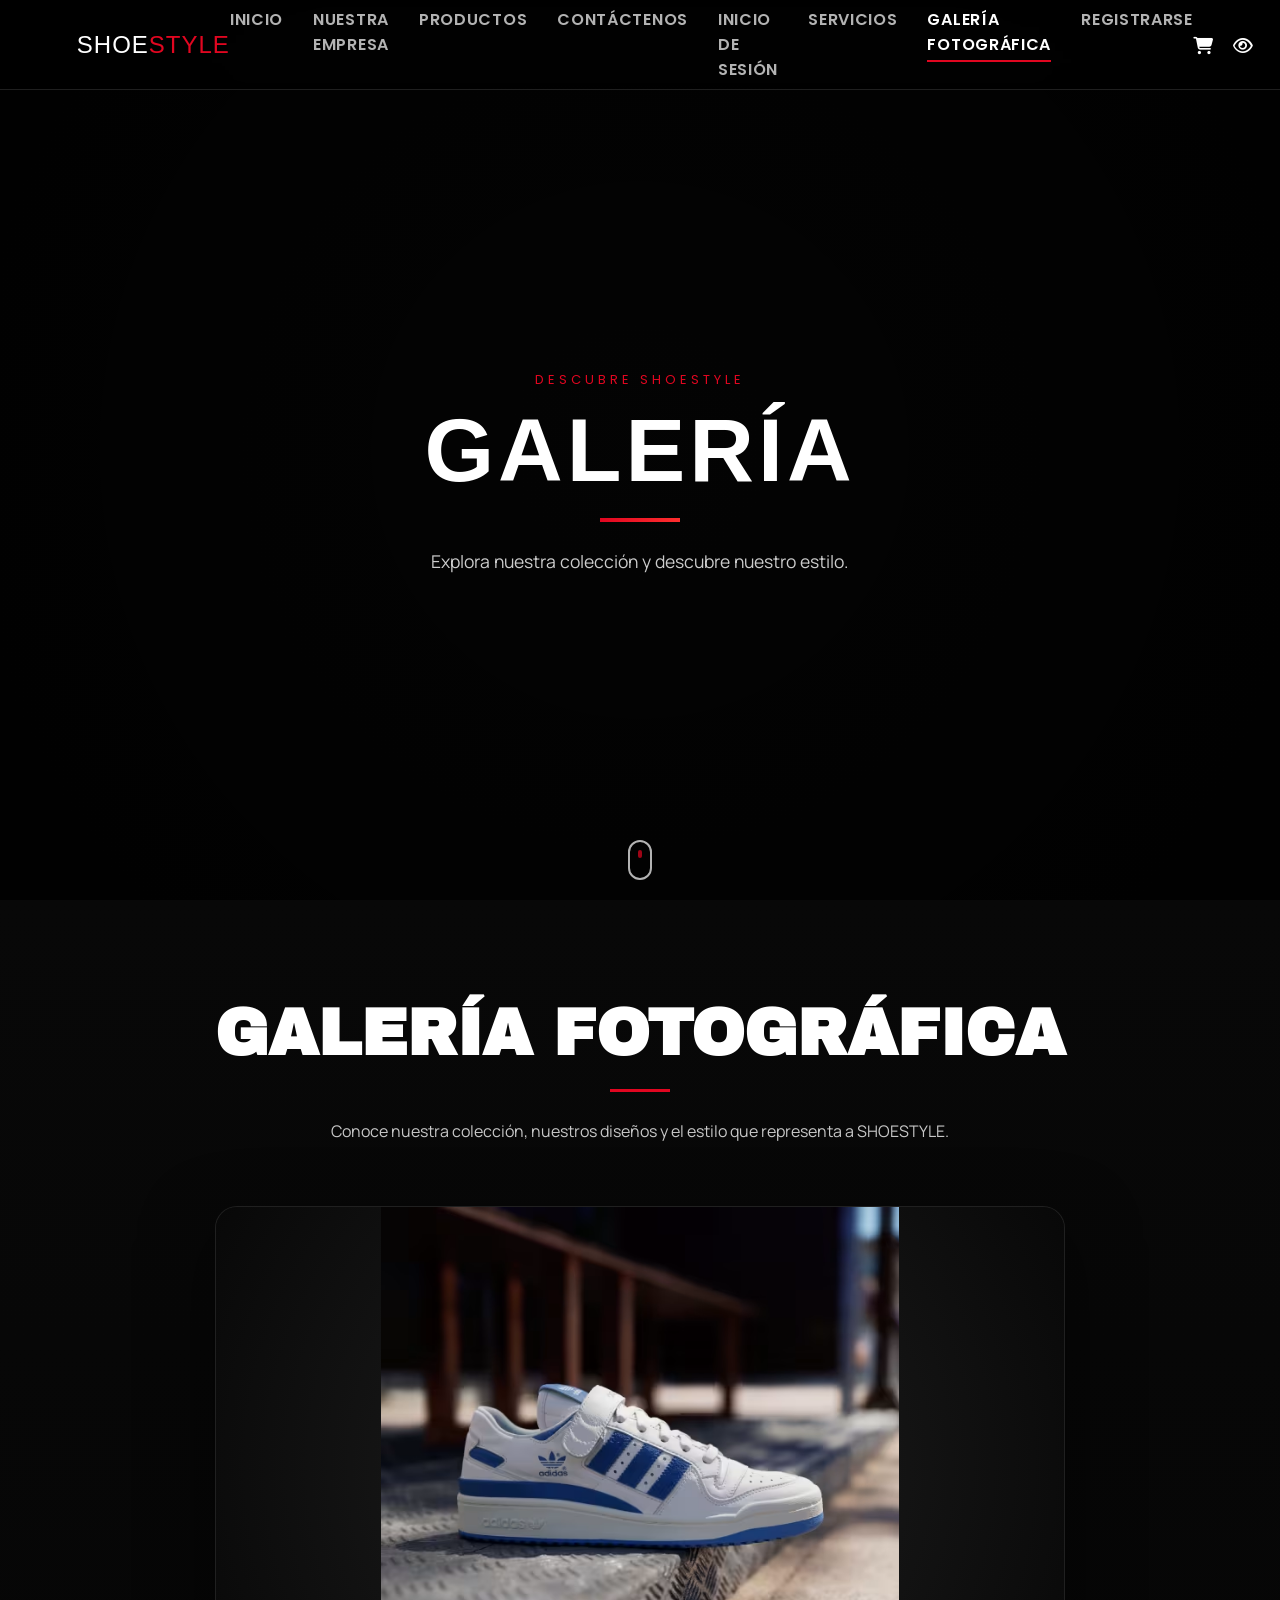
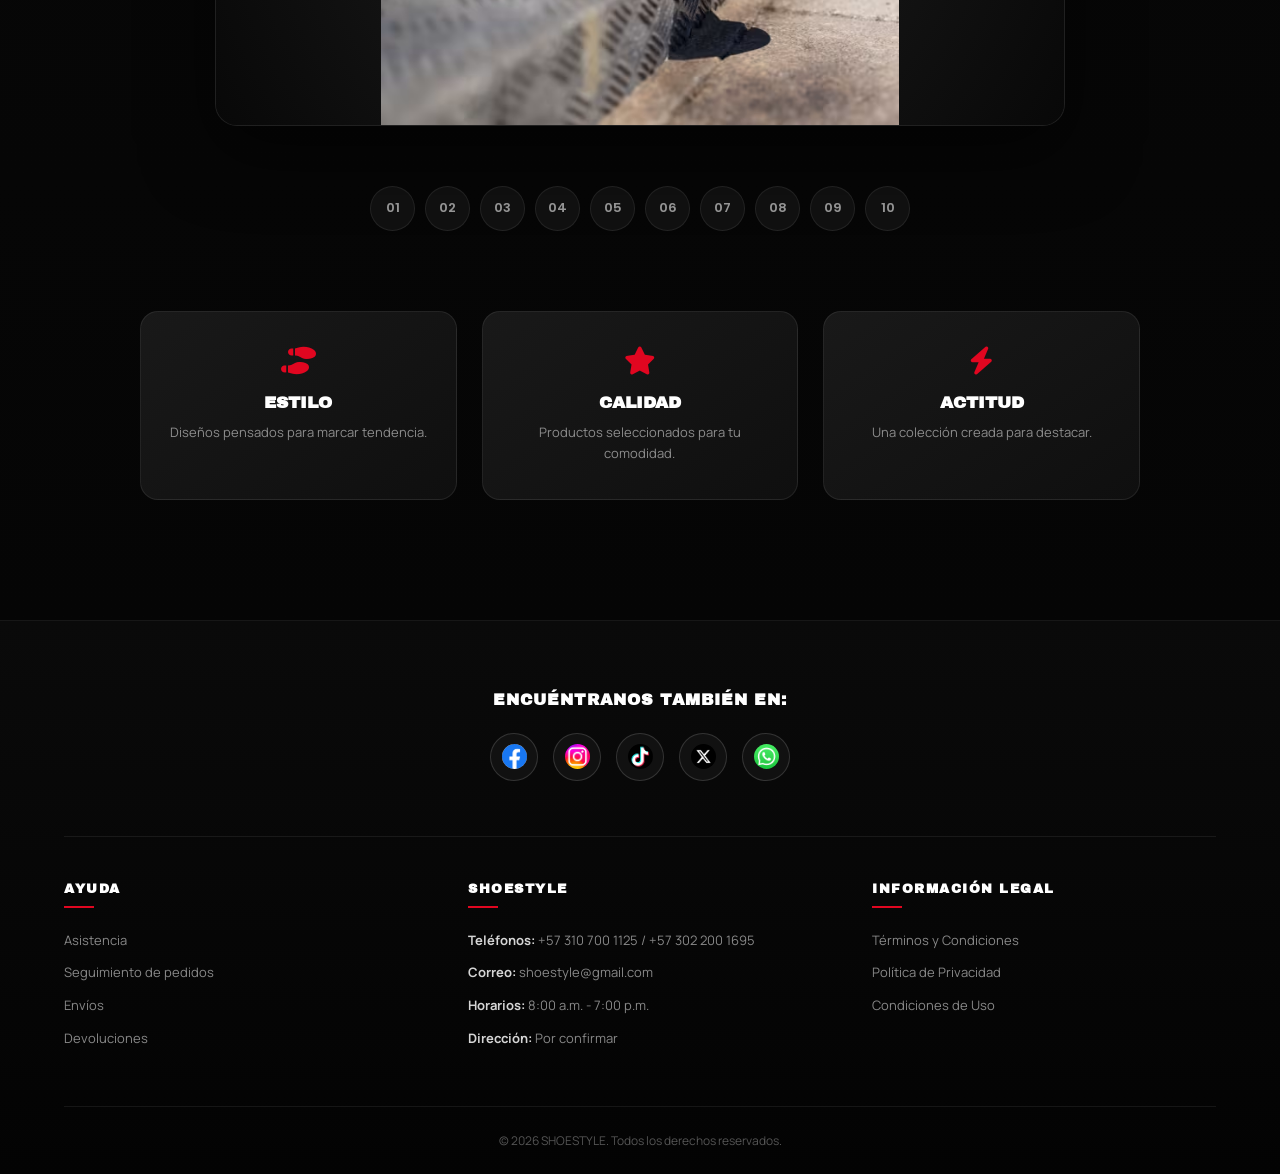
==== paginas/galeria fotografica.html @ 543ec764 "Add files via upload" ====
<!DOCTYPE html>
<html lang="es">

<head>
    <meta charset="UTF-8">
    <meta name="viewport" content="width=device-width, initial-scale=1.0">

    <meta
        name="description"
        content="Galería fotográfica de SHOESTYLE. Descubre nuestros diseños, colección y estilo."
    >

    <title>Galería Fotográfica | SHOESTYLE</title>
    <link rel="preconnect" href="https://fonts.googleapis.com">
    <link rel="preconnect" href="https://fonts.gstatic.com" crossorigin>

    <link
        href="https://fonts.googleapis.com/css2?family=Archivo+Black&family=Bebas+Neue&display=swap"
        rel="stylesheet"
    >

    <link
        href="https://fonts.googleapis.com/css2?family=Poppins:wght@300;400;500;600;700;800&display=swap"
        rel="stylesheet"
    >

    <link href="https://fonts.googleapis.com/css2?family=Manrope:wght@200..800&display=swap"rel="stylesheet">
    <link
        rel="stylesheet"
        href="https://cdnjs.cloudflare.com/ajax/libs/font-awesome/6.5.1/css/all.min.css"
    >

    <!-- =====================================================
         CSS
    ====================================================== -->

    <link rel="stylesheet" href="../CSS/galeria.css">
</head>


<body>

    <div id="contenedor">

        <!-- =================================================
             HEADER / HERO
        ================================================== -->

        <header class="banner-portada">

            <!-- VIDEO DE FONDO -->

            <div class="video-container">

                <video
                    class="video-fondo"
                    autoplay
                    muted
                    loop
                    playsinline
                    aria-hidden="true"
                >
                    <source
                        src="../Videos/VideoBackground-gallery2.mp4"
                        type="video/mp4"
                    >

                    Tu navegador no soporta videos HTML5.
                </video>

                <div class="capa-oscura"></div>

            </div>


            <!-- =================================================
                 BARRA DE NAVEGACIÓN
            ================================================== -->

            <div class="top-bar">

                <!-- LOGO -->

                <a
                    href="../index.php"
                    class="logo"
                    aria-label="SHOESTYLE - Inicio"
                >
                    SHOE<span class="logo-rojo">STYLE</span>
                </a>


                <!-- MENÚ -->

                <nav
                    class="navegacion"
                    aria-label="Navegación principal"
                >

                    <ul>

                        <li>
                            <a href="../index.php">
                                INICIO
                            </a>
                        </li>

                        <li>
                            <a href="../paginas/nuestra empresa.html">
                                NUESTRA EMPRESA
                            </a>
                        </li>

                        <li>
                            <a href="../paginas/productos.php">
                                PRODUCTOS
                            </a>
                        </li>

                        <li>
                            <a href="../paginas/contactenos.html">
                                CONTÁCTENOS
                            </a>
                        </li>


                        <li>
                            <a href="../paginas/inicio de sesion.html">
                                INICIO DE SESIÓN
                            </a>
                        </li>

                        <li>
                            <a href="../paginas/servicios.html">
                                SERVICIOS
                            </a>
                        </li>

                        <li>
                            <a
                                href="#"
                                class="activo"
                                aria-current="page"
                            >
                                GALERÍA FOTOGRÁFICA
                            </a>
                        </li>
                        

                        <li>
                            <a href="../paginas/registrarse.html">
                                REGISTRARSE
                            </a>
                        </li>

                    </ul>

                </nav>


                <!-- ICONOS -->

                <div class="top-icons">

                    <a
                        href="#"
                        class="icon-link"
                        aria-label="Carrito de compras"
                        title="Carrito de compras"
                    >
                        <i class="fa-solid fa-cart-shopping"></i>
                    </a>

                    <a
                        href="#"
                        class="icon-link"
                        aria-label="Visualizar"
                        title="Visualizar"
                    >
                        <i class="fa-regular fa-eye"></i>
                    </a>

                </div>

            </div>


            <!-- =================================================
                 CONTENIDO HERO
            ================================================== -->

            <div class="contenido-centro">

                <p class="etiqueta-hero">
                    DESCUBRE SHOESTYLE
                </p>

                <h1 class="titulo-hero">
                    GALERÍA
                </h1>

                <p class="subtitulo">
                    Explora nuestra colección y descubre nuestro estilo.
                </p>

            </div>


            <!-- LEMA -->

            <div class="lema-centro">

                <p>
                 
                </p>

            </div>


            <!-- INDICADOR DE SCROLL -->

            <div
                class="scroll-indicator"
                aria-hidden="true"
            >

                <div class="mouse">
                    <div class="rueda"></div>
                </div>

            </div>

        </header>


        <!-- =================================================
             CONTENIDO PRINCIPAL
        ================================================== -->

        <main>

            <section
                class="galeria"
                aria-labelledby="titulo-galeria"
            >


                <h2 id="titulo-galeria">
                    GALERÍA FOTOGRÁFICA
                </h2>

                <p class="descripcion-galeria">
                    Conoce nuestra colección, nuestros diseños y
                    el estilo que representa a SHOESTYLE.
                </p>


                <!-- =================================================
                     VISOR DE GALERÍA
                ================================================== -->

                <div class="galeria-contenedor">

                    <div
                        class="visor"
                        aria-label="Galería de imágenes SHOESTYLE"
                    >

                        <ul class="slider">

                            <li id="slide1">
                                <img
                                    src="../imagenes/IMAGEN 1.JPG"
                                    alt="Colección SHOESTYLE - Imagen 1"
                                >
                            </li>

                            <li id="slide2">
                                <img
                                    src="../imagenes/IMAGEN 2.JPG"
                                    alt="Colección SHOESTYLE - Imagen 2"
                                >
                            </li>

                            <li id="slide3">
                                <img
                                    src="../imagenes/IMAGEN 3.avif"
                                    alt="Colección SHOESTYLE - Imagen 3"
                                >
                            </li>

                            <li id="slide4">
                                <img
                                    src="../imagenes/IMAGEN 4.jpg"
                                    alt="Colección SHOESTYLE - Imagen 4"
                                >
                            </li>

                            <li id="slide5">
                                <img
                                    src="../imagenes/IMAGEN 5.jpg"
                                    alt="Colección SHOESTYLE - Imagen 5"
                                >
                            </li>

                            <li id="slide6">
                                <img
                                    src="../imagenes/IMAGEN 6.jpg"
                                    alt="Colección SHOESTYLE - Imagen 6"
                                >
                            </li>

                            <li id="slide7">
                                <img
                                    src="../imagenes/IMAGEN 7.JPG"
                                    alt="Colección SHOESTYLE - Imagen 7"
                                >
                            </li>

                            <li id="slide8">
                                <img
                                    src="../imagenes/IMAGEN 8.JPG"
                                    alt="Colección SHOESTYLE - Imagen 8"
                                >
                            </li>

                            <li id="slide9">
                                <img
                                    src="../imagenes/imagen_9.jpg"
                                    alt="Colección SHOESTYLE - Imagen 9"
                                >
                            </li>

                            <li id="slide10">
                                <img
                                    src="../imagenes/IMAGEN 10.JPG"
                                    alt="Colección SHOESTYLE - Imagen 10"
                                >
                            </li>

                        </ul>

                    </div>


                    <!-- =================================================
                         CONTROLES
                    ================================================== -->

                    <div
                        class="controles-galeria"
                        aria-label="Seleccionar imagen"
                    >

                        <a href="#slide1" aria-label="Ver imagen 1">
                            01
                        </a>

                        <a href="#slide2" aria-label="Ver imagen 2">
                            02
                        </a>

                        <a href="#slide3" aria-label="Ver imagen 3">
                            03
                        </a>

                        <a href="#slide4" aria-label="Ver imagen 4">
                            04
                        </a>

                        <a href="#slide5" aria-label="Ver imagen 5">
                            05
                        </a>

                        <a href="#slide6" aria-label="Ver imagen 6">
                            06
                        </a>

                        <a href="#slide7" aria-label="Ver imagen 7">
                            07
                        </a>

                        <a href="#slide8" aria-label="Ver imagen 8">
                            08
                        </a>

                        <a href="#slide9" aria-label="Ver imagen 9">
                            09
                        </a>

                        <a href="#slide10" aria-label="Ver imagen 10">
                            10
                        </a>

                    </div>

                </div>


                <!-- =================================================
                     INFORMACIÓN
                ================================================== -->

                <div class="galeria-info">

                    <article class="info-item">

                        <i
                            class="fa-solid fa-shoe-prints"
                            aria-hidden="true"
                        ></i>

                        <h3>
                            ESTILO
                        </h3>

                        <p>
                            Diseños pensados para marcar tendencia.
                        </p>

                    </article>


                    <article class="info-item">

                        <i
                            class="fa-solid fa-star"
                            aria-hidden="true"
                        ></i>

                        <h3>
                            CALIDAD
                        </h3>

                        <p>
                            Productos seleccionados para tu comodidad.
                        </p>

                    </article>


                    <article class="info-item">

                        <i
                            class="fa-solid fa-bolt"
                            aria-hidden="true"
                        ></i>

                        <h3>
                            ACTITUD
                        </h3>

                        <p>
                            Una colección creada para destacar.
                        </p>

                    </article>

                </div>

            </section>

        </main>


        <!-- =================================================
             FOOTER
        ================================================== -->

        <footer>

            <!-- REDES SOCIALES -->

            <div class="redes-sociales">

                <h3>
                    ENCUÉNTRANOS TAMBIÉN EN:
                </h3>

                <div class="iconos-redes">

                    <a
                        href="https://www.facebook.com/profile.php?id=61575560894613&locale=es_LA"
                        target="_blank"
                        rel="noopener noreferrer"
                        aria-label="Facebook"
                    >
                        <img
                            src="../imagenes/facebook.png"
                            alt="Facebook"
                        >
                    </a>

                    <a
                        href="#"
                        aria-label="Instagram"
                    >
                        <img
                            src="../imagenes/instagram.jpg"
                            alt="Instagram"
                        >
                    </a>

                    <a
                        href="https://vm.tiktok.com/ZSHtArvgSS6t6-bfRuv/"
                        target="_blank"
                        rel="noopener noreferrer"
                        aria-label="TikTok"
                    >
                        <img
                            src="../imagenes/tiktok.png"
                            alt="TikTok"
                        >
                    </a>

                    <a
                        href="https://x.com/shoestyle397157"
                        target="_blank"
                        rel="noopener noreferrer"
                        aria-label="X"
                    >
                        <img
                            src="../imagenes/twitter.png"
                            alt="X"
                        >
                    </a>

                    <a
                        href="https://chat.whatsapp.com/EopjMlzLqiFFMkKOCvCasU?mode=ems_copy_c"
                        target="_blank"
                        rel="noopener noreferrer"
                        aria-label="WhatsApp"
                    >
                        <img
                            src="../imagenes/whatsapp.png"
                            alt="WhatsApp"
                        >
                    </a>

                </div>

            </div>


            <!-- INFORMACIÓN DEL FOOTER -->

            <div class="footer-info">

                <!-- AYUDA -->

                <div class="columna">

                    <h4>
                        AYUDA
                    </h4>

                    <ul>

                        <li>
                            <a href="https://chat.whatsapp.com/EopjMlzLqiFFMkKOCvCasU?mode=ems_copy_c">
                                Asistencia
                            </a>
                        </li>

                        <li>
                            <a href="https://chat.whatsapp.com/EopjMlzLqiFFMkKOCvCasU?mode=ems_copy_c">
                                Seguimiento de pedidos
                            </a>
                        </li>

                        <li>
                            <a href="https://chat.whatsapp.com/EopjMlzLqiFFMkKOCvCasU?mode=ems_copy_c">
                                Envíos
                            </a>
                        </li>

                        <li>
                            <a href="https://chat.whatsapp.com/EopjMlzLqiFFMkKOCvCasU?mode=ems_copy_c">
                                Devoluciones
                            </a>
                        </li>

                    </ul>

                </div>


                <!-- INFORMACIÓN SHOESTYLE -->

                <div class="columna">

                    <h4>
                        SHOESTYLE
                    </h4>

                    <ul>

                        <li>
                            <strong>Teléfonos:</strong>
                            +57 310 700 1125 /
                            +57 302 200 1695
                        </li>

                        <li>
                            <strong>Correo:</strong>
                            shoestyle@gmail.com
                        </li>

                        <li>
                            <strong>Horarios:</strong>
                            8:00 a.m. - 7:00 p.m.
                        </li>

                        <li>
                            <strong>Dirección:</strong>
                            Por confirmar
                        </li>

                    </ul>

                </div>


                <!-- INFORMACIÓN LEGAL -->

                <div class="columna">

                    <h4>
                        INFORMACIÓN LEGAL
                    </h4>

                    <ul>

                        <li>
                            <a
                                href="../paginas/terminos.pdf"
                                target="_blank"
                                rel="noopener noreferrer"
                            >
                                Términos y Condiciones
                            </a>
                        </li>

                        <li>
                            <a href="#">
                                Política de Privacidad
                            </a>
                        </li>

                        <li>
                            <a href="#">
                                Condiciones de Uso
                            </a>
                        </li>

                    </ul>

                </div>

            </div>


            <!-- COPYRIGHT -->

            <div class="copyright">

                <p>
                    &copy; 2026 SHOESTYLE.
                    Todos los derechos reservados.
                </p>

            </div>

        </footer>

    </div>

</body>

</html>
---- CSS/galeria.css ----
@import url('https://fonts.googleapis.com/css2?family=Archivo+Black&family=Bebas+Neue&display=swap');
@import url('https://fonts.googleapis.com/css2?family=Poppins:wght@300;400;500;600;700;800&display=swap');
@import url('https://fonts.googleapis.com/css2?family=Manrope:wght@200..800&display=swap');

/* =========================================================
   VARIABLES
========================================================= */

:root {
    --rojo: #e10620;
    --rojo-oscuro: #a20000;
    --rojo-brillante: #ff2e2e;

    --fondo: #050505;
    --fondo-2: #0d0d0d;
    --fondo-3: #151515;

    --tarjeta: #181818;

    --blanco: #ffffff;

    --gris-claro: #c7c7c7;
    --gris: #8c8c8c;
    --gris-oscuro: #303030;

    --borde: rgba(255, 255, 255, 0.08);
    --borde-hover: rgba(225, 6, 32, 0.65);
}

/* =========================================================
   RESET
========================================================= */

* {
    margin: 0;
    padding: 0;
    box-sizing: border-box;
}

html {
    scroll-behavior: smooth;
}

body {
    margin: 0;
    background:
        radial-gradient(
            circle at top,
            #151515 0%,
            #050505 45%,
            #030303 100%
        );
    color: var(--blanco);
    font-family: 'Manrope', sans-serif;
    overflow-x: hidden;
}

a {
    text-decoration: none;
}

img {
    max-width: 100%;
    display: block;
}

/* =========================================================
   CONTENEDOR
========================================================= */

#contenedor {
    width: 100%;
    min-height: 100vh;
    background: var(--fondo);
}

/* =========================================================
   BANNER / HERO
========================================================= */

.banner-portada {
    position: relative;
    width: 100%;
    height: 100vh;

    display: flex;
    flex-direction: column;
    justify-content: space-between;
    align-items: center;

    overflow: hidden;
    color: var(--blanco);
}

.video-container {
    position: absolute;
    inset: 0;

    width: 100%;
    height: 100%;

    z-index: 1;
}

.video-fondo {
    width: 100%;
    height: 100%;

    object-fit: cover;
}

.capa-oscura {
    position: absolute;
    inset: 0;

    background:
        radial-gradient(
            circle,
            rgba(0, 0, 0, 0.3) 0%,
            rgba(0, 0, 0, 0.88) 100%
        );

    z-index: 2;
}

/* =========================================================
   MENÚ
========================================================= */

.top-bar {
    position: relative;
    z-index: 10;

    width: 100%;
    min-height: 90px;

    padding: 0 6%;

    display: flex;
    align-items: center;
    justify-content: space-between;

    border-bottom: 1px solid rgba(255, 255, 255, 0.12);

    background: rgba(0, 0, 0, 0.25);
    backdrop-filter: blur(10px);
}

.logo {
    color: var(--blanco);

    font-size: 1.5rem;
    letter-spacing: 1px;

    font-family: 'Impact', 'Arial Black', sans-serif;
}

.logo-rojo {
    color: var(--rojo);
}

.navegacion ul {
    list-style: none;

    display: flex;
    gap: 30px;
}

.navegacion ul li a {
    position: relative;

    color: #b3b3b3;

    font-family: 'Poppins', sans-serif;
    font-size: 0.8  5rem;
    font-weight: 600;

    letter-spacing: 0.7px;

    transition: color 0.3s ease;
}

.navegacion ul li a:hover,
.navegacion ul li a.activo {
    color: var(--blanco);
}

.navegacion ul li a.activo::after {
    content: "";

    position: absolute;
    left: 0;
    bottom: -6px;

    width: 100%;
    height: 2px;

    background: var(--rojo);
}

/* =========================================================
   ICONOS
========================================================= */

.top-icons {
    display: flex;
    gap: 20px;

    z-index: 10;
}

.icon-link {
    color: var(--blanco);

    font-size: 1.1rem;

    transition:
        color 0.3s ease,
        transform 0.3s ease;
}

.icon-link:hover {
    color: var(--rojo);
    transform: scale(1.1);
}

/* =========================================================
   HERO
========================================================= */

.contenido-centro {

    position: relative;

    z-index: 10;

    text-align: center;

    max-width: 900px;

    padding: 0 20px;

    margin-top: -40px;

    animation:
        aparecerHero 1s ease forwards;
}

@keyframes aparecerHero {

    from {
        opacity: 0;
        transform: translateY(25px);
    }

    to {
        opacity: 1;
        transform: translateY(0);
    }
}


/* =========================================================
   ETIQUETA HERO
========================================================= */

.etiqueta-hero {

    margin-bottom: 18px;

    color: var(--rojo);

    font-family: 'poppins', sans-serif;

    font-size: 13px;

    letter-spacing: 4px;
}


/* =========================================================
   TÍTULO HERO
========================================================= */

.titulo-hero {

        font-family: 'Impact', 'Arial Black', sans-serif;


    font-size:
        clamp(3rem, 7vw, 6rem);

    line-height: 0.95;

    letter-spacing: 4px;

    text-transform: uppercase;
}

.titulo-hero::after {

    content: "";

    display: block;

    width: 80px;
    height: 4px;

    margin: 25px auto 0;

    background:
        linear-gradient(
            90deg,
            var(--rojo),
            var(--rojo-brillante)
        );
}


/* =========================================================
   SUBTÍTULO
========================================================= */

.subtitulo {

    margin-top: 25px;

    color: #cccccc;

    font-family: 'Manrope', sans-serif;

    font-size: clamp(0.9rem, 2vw, 1.1rem);

    line-height: 1.6;
}


/* =========================================================
   LEMA
========================================================= */

.lema-centro {

    position: relative;

    z-index: 10;

    text-align: center;

    margin-bottom: 5px;
}

.lema-centro p {

    color: rgba(255,255,255,0.75);

    font-family: 'Bebas Neue', sans-serif;

    font-size: clamp(1rem, 2vw, 1.5rem);

    letter-spacing: 5px;

    text-shadow:
        0 3px 15px rgba(0,0,0,0.8);
}



/* =========================================================
   SCROLL
========================================================= */

.scroll-indicator {
    position: absolute;

    bottom: 20px;

    z-index: 10;

    opacity: 0.7;
}

.mouse {
    width: 24px;
    height: 40px;

    display: flex;
    justify-content: center;

    padding-top: 8px;

    border: 2px solid var(--blanco);
    border-radius: 20px;
}

.rueda {
    width: 4px;
    height: 8px;

    background: var(--rojo);

    border-radius: 2px;

    animation: encoger-rueda 1.5s infinite;
}

@keyframes encoger-rueda {
    0% {
        opacity: 1;
        transform: translateY(0);
    }

    100% {
        opacity: 0;
        transform: translateY(10px);
    }
}

/* =========================================================
   MAIN
========================================================= */

main {
    width: 100%;

    padding: 100px 5% 120px;

    background:
        linear-gradient(
            180deg,
            #080808 0%,
            #050505 100%
        );
}

.galeria {
    width: min(1500px, 100%);

    margin: auto;

    text-align: center;
}

.seccion-etiqueta {
    display: inline-block;

    margin-bottom: 15px;

    color: var(--rojo);

    font-family: 'Poppins', sans-serif;

    font-size: 13px;
    font-weight: 700;

    letter-spacing: 4px;
}

.galeria h2 {
    font-family:
        'Archivo Black',
        'Arial Black',
        sans-serif;

    font-size: clamp(2.3rem, 5vw, 4rem);

    line-height: 1.05;
}

.galeria h2::after {
    content: "";

    display: block;

    width: 60px;
    height: 3px;

    margin: 22px auto 0;

    background: var(--rojo);
}

.descripcion-galeria {
    width: min(700px, 100%);

    margin: 25px auto 60px;

    color: var(--gris-claro);

    font-size: 16px;
    line-height: 1.8;
}

/* =========================================================
   VISOR DE GALERÍA
========================================================= */

.galeria-contenedor {
    width: 100%;

    display: flex;
    flex-direction: column;
    justify-content: center;
    align-items: center;

    gap: 30px;
}
.visor {
    position: relative;

    width: 850px;
    height: 520px;

    max-width: 90%;

    margin: 0 auto;

    overflow: hidden;

    border-radius: 22px;

    background: #0d0d0d;

    border: 1px solid var(--borde);

    box-shadow:
        0 25px 70px rgba(0, 0, 0, 0.6);
}

.slider {
    position: relative;

    width: 100%;
    height: 100%;

    margin: 0;
    padding: 0;

    list-style: none;
}

.slider li {
    position: absolute;
    inset: 0;

    width: 100%;
    height: 100%;

    display: flex;
    justify-content: center;
    align-items: center;

    opacity: 0;
    visibility: hidden;

    transition:
        opacity 0.6s ease,
        visibility 0.6s ease;
}

.slider li:first-child {
    opacity: 1;
    visibility: visible;
}

.slider li:target {
    opacity: 1;
    visibility: visible;
    z-index: 5;
}

/* =========================================================
   IMÁGENES
========================================================= */

.slider img {
    width: 100%;
    height: 100%;

    max-width: none;

    object-fit: contain;
    object-position: center;

    background:
        radial-gradient(
            circle,
            #202020,
            #080808
        );

    transition: transform 0.7s ease;
}

.slider li:target img {
    animation: entrada-imagen 0.7s ease;
}

@keyframes entrada-imagen {
    from {
        transform: scale(1.05);
    }

    to {
        transform: scale(1);
    }
}

/* =========================================================
   CONTROLES
========================================================= */

.controles-galeria {
    display: flex;
    justify-content: center;
    flex-wrap: wrap;

    gap: 10px;

    margin-top: 30px;
}

.controles-galeria a {
    width: 45px;
    height: 45px;

    display: flex;
    align-items: center;
    justify-content: center;

    border: 1px solid var(--borde);
    border-radius: 50%;

    background: #111111;

    color: #999999;

    font-family: 'Poppins', sans-serif;

    font-size: 13px;
    font-weight: 600;

    transition: all 0.3s ease;
}

.controles-galeria a:hover {
    color: var(--blanco);

    background: var(--rojo);

    border-color: var(--rojo);

    transform: translateY(-4px);

    box-shadow:
        0 8px 20px rgba(225, 6, 32, 0.25);
}

/* =========================================================
   INFORMACIÓN
========================================================= */

.galeria-info {
    width: min(1000px, 100%);

    margin: 80px auto 0;

    display: grid;

    grid-template-columns: repeat(3, 1fr);

    gap: 25px;
}

.info-item {
    padding: 35px 25px;

    background:
        linear-gradient(
            145deg,
            #191919,
            #0f0f0f
        );

    border: 1px solid var(--borde);
    border-radius: 18px;

    transition:
        transform 0.3s ease,
        border-color 0.3s ease;
}

.info-item:hover {
    transform: translateY(-8px);

    border-color: var(--borde-hover);
}

.info-item i {
    margin-bottom: 18px;

    color: var(--rojo);

    font-size: 28px;
}

.info-item h3 {
    margin-bottom: 10px;

    font-family:
        'Archivo Black',
        sans-serif;

    font-size: 17px;
}

.info-item p {
    color: var(--gris);

    font-family: 'Manrope', sans-serif;

    font-size: 13px;
    line-height: 1.6;
}

/* =========================================================
   FOOTER
========================================================= */

footer {
    width: 100%;

    padding: 70px 5% 25px;

    background:
        linear-gradient(
            180deg,
            #0a0a0a,
            #030303
        );

    border-top:
        1px solid rgba(255, 255, 255, 0.08);

    text-align: center;
}

.redes-sociales {
    margin-bottom: 55px;
}

.redes-sociales h3 {
    margin-bottom: 25px;

    font-family:
        'Archivo Black',
        sans-serif;

    font-size: 16px;

    letter-spacing: 1px;
}

.iconos-redes {
    display: flex;
    justify-content: center;

    gap: 15px;
}

.iconos-redes a {
    width: 48px;
    height: 48px;

    display: flex;
    align-items: center;
    justify-content: center;

    border: 1px solid rgba(255, 255, 255, 0.15);

    border-radius: 50%;

    background: #111111;

    transition:
        transform 0.3s ease,
        border-color 0.3s ease,
        background 0.3s ease;
}

.iconos-redes a:hover {
    transform: translateY(-5px);

    border-color: var(--rojo);

    background: #181818;
}

.iconos-redes img {
    width: 25px;
    height: 25px;

    object-fit: contain;

    border-radius: 50%;
}

/* =========================================================
   FOOTER INFO
========================================================= */

.footer-info {
    width: min(1250px, 100%);

    margin: auto;

    padding: 45px 0;

    display: grid;

    grid-template-columns: repeat(3, 1fr);

    gap: 60px;

    text-align: left;

    border-top:
        1px solid rgba(255, 255, 255, 0.07);

    border-bottom:
        1px solid rgba(255, 255, 255, 0.07);
}

.footer-info h4 {
    margin-bottom: 22px;

    font-family:
        'Archivo Black',
        sans-serif;

    font-size: 13px;

    letter-spacing: 1.5px;
}

.footer-info h4::after {
    content: "";

    display: block;

    width: 30px;
    height: 2px;

    margin-top: 10px;

    background: var(--rojo);
}

.footer-info ul {
    list-style: none;
}

.footer-info li {
    margin-bottom: 12px;

    color: #888888;

    font-size: 13px;
    line-height: 1.6;
}

.footer-info li strong {
    color: #d5d5d5;
}

.footer-info li a {
    color: #888888;

    transition: color 0.3s ease;
}

.footer-info li a:hover {
    color: var(--rojo);
}

/* =========================================================
   COPYRIGHT
========================================================= */

.copyright {
    padding-top: 25px;
}

.copyright p {
    color: #555555;

    font-size: 12px;
}

/* =========================================================
   RESPONSIVE - TABLET
========================================================= */

@media (max-width: 1200px) {

    .navegacion ul {
        gap: 18px;
    }

    .navegacion ul li a {
        font-size: 10px;
    }
}

/* =========================================================
   RESPONSIVE - TABLET PEQUEÑA
========================================================= */

@media (max-width: 900px) {

    .top-bar {
        padding: 22px 25px;
    }

    .navegacion {
        display: none;
    }

    .visor {
        height: 60vw;
        min-height: 350px;
    }

    .galeria-info {
        grid-template-columns: 1fr;

        max-width: 550px;
    }

    .footer-info {
        grid-template-columns: 1fr 1fr;

        gap: 40px;
    }
}

/* =========================================================
   RESPONSIVE - MÓVIL
========================================================= */

@media (max-width: 600px) {

    main {
        padding: 70px 20px 80px;
    }

    .top-bar {
        padding: 20px;
    }

    .logo {
        font-size: 1.3rem;
    }

    .top-icons {
        gap: 12px;
    }

    .contenido-centro {
        margin-top: -20px;
    }

    .titulo-hero {
        font-size: 4rem;
    }

    .subtitulo {
        font-size: 14px;
    }

    .lema-centro {
        bottom: 70px;

        padding: 0 15px;
    }

    .lema-centro p {
        font-size: 22px;
        letter-spacing: 2px;

        white-space: normal;
    }

    .visor {
        width: 100%;
        height: 75vw;

        min-height: 250px;

        border-radius: 15px;
    }

    .slider img {
        width: 100%;
        height: 100%;

        object-fit: contain;
    }

    .controles-galeria {
        gap: 7px;
    }

    .controles-galeria a {
        width: 38px;
        height: 38px;

        font-size: 11px;
    }

    .footer-info {
        grid-template-columns: 1fr;

        gap: 35px;

        text-align: center;
    }

    .footer-info h4::after {
        margin-left: auto;
        margin-right: auto;
    }

    .iconos-redes {
        gap: 10px;
    }

    .iconos-redes a {
        width: 42px;
        height: 42px;
    }
}
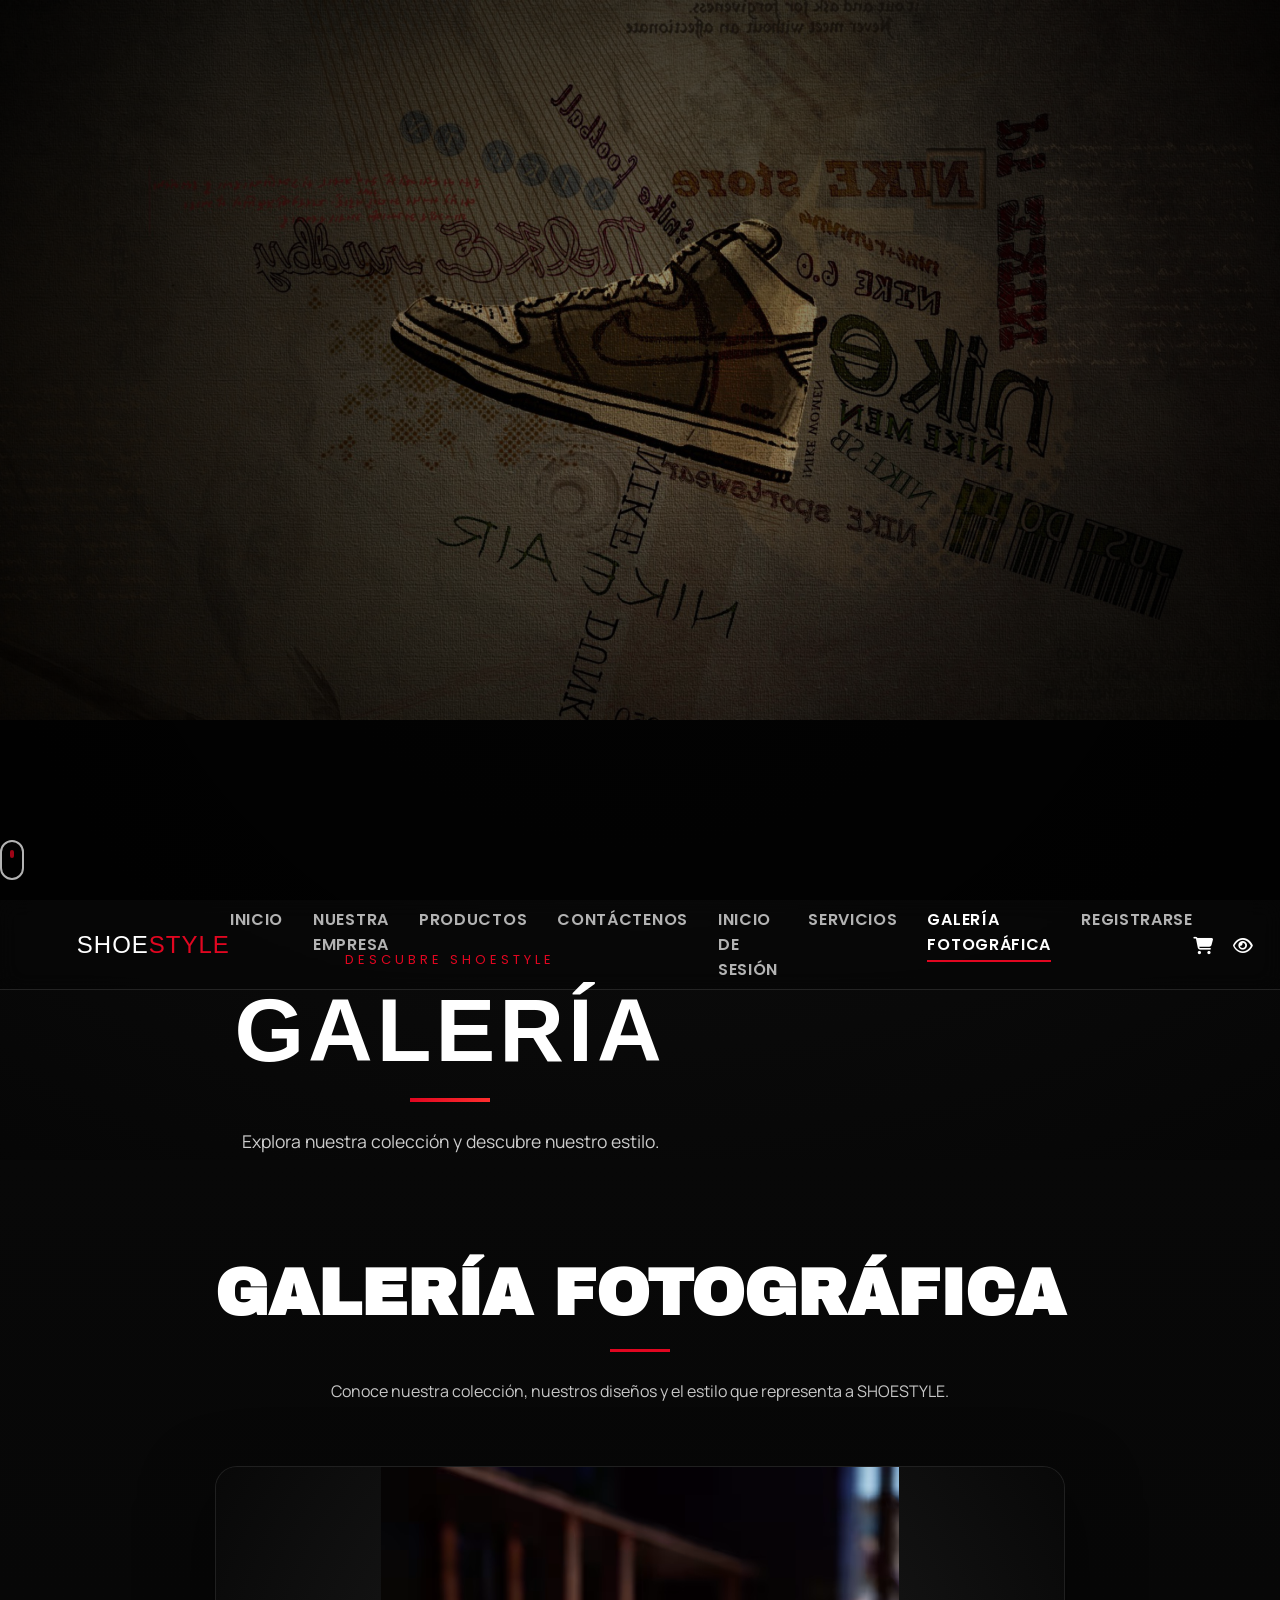
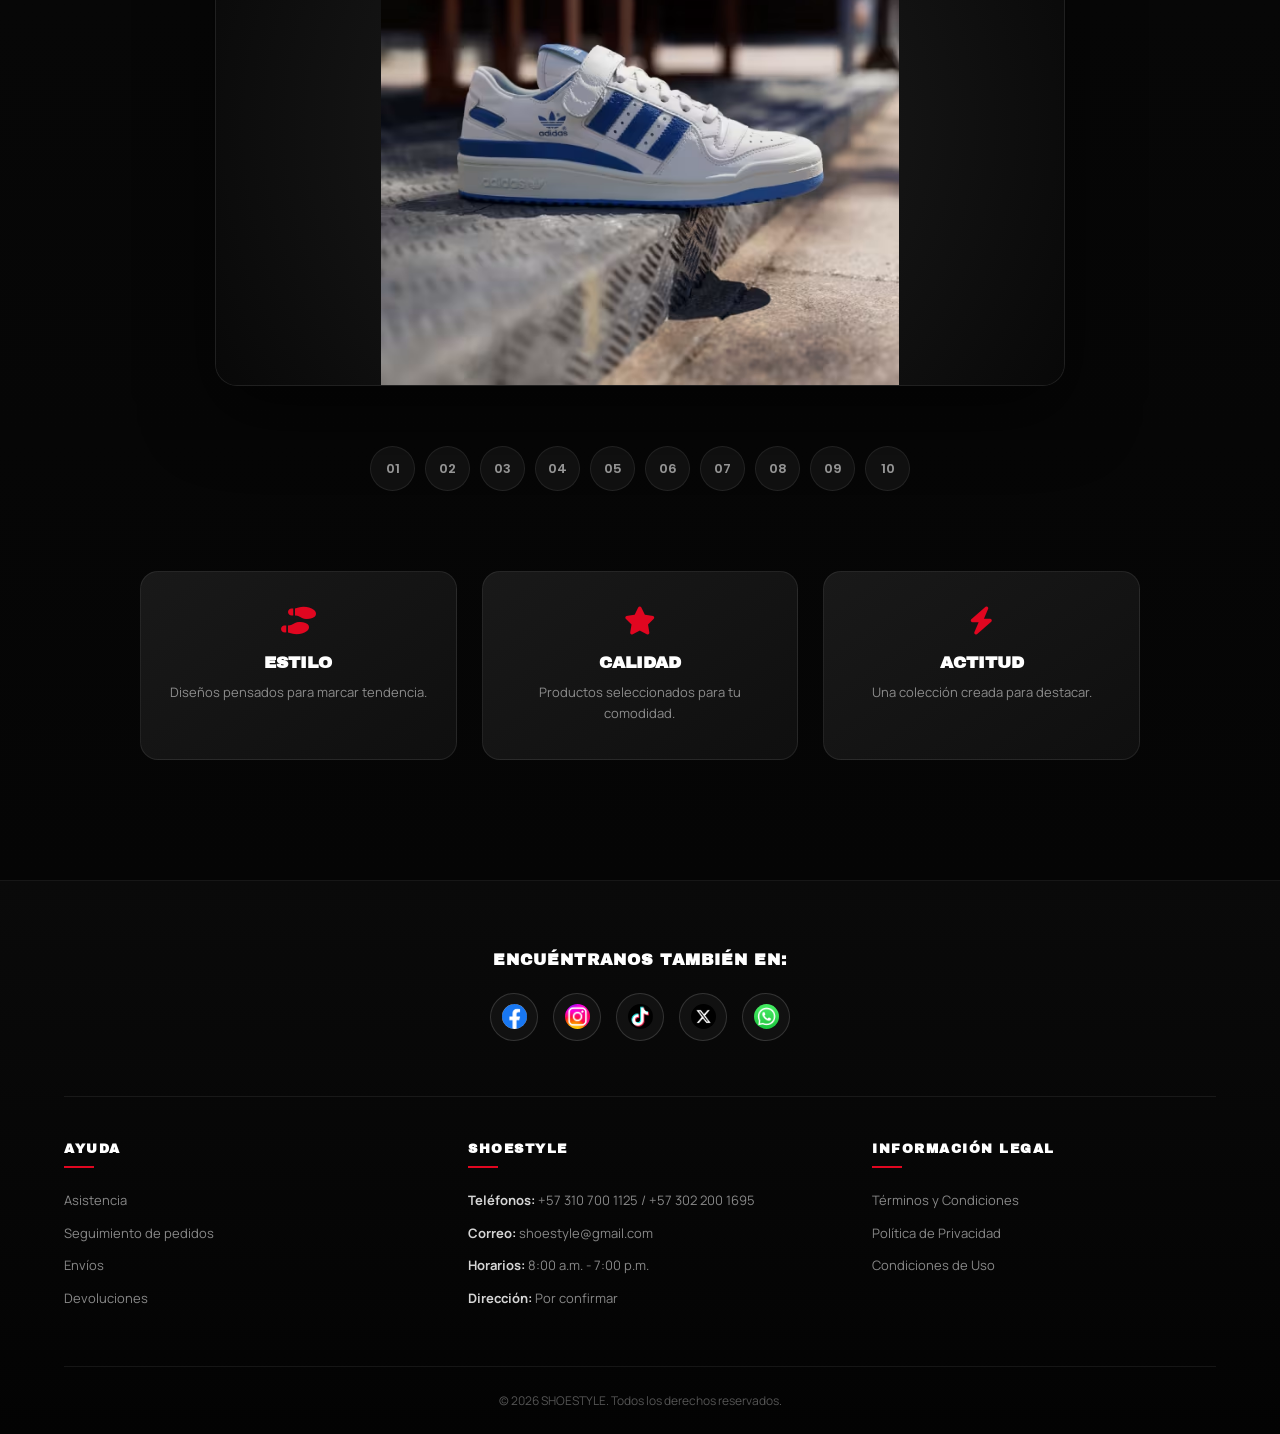
==== commit 275e8dbf: "Update gallery page with image banner Replaced video background with image banner in the gallery pag" ====
--- a/paginas/galeria fotografica.html
+++ b/paginas/galeria fotografica.html
@@ -48,28 +48,18 @@
 
         <header class="banner-portada">
 
-            <!-- VIDEO DE FONDO -->
-
-            <div class="video-container">
-
-                <video
-                    class="video-fondo"
-                    autoplay
-                    muted
-                    loop
-                    playsinline
-                    aria-hidden="true"
-                >
-                    <source
-                        src="../Videos/VideoBackground-gallery2.mp4"
-                        type="video/mp4"
-                    >
-
-                    Tu navegador no soporta videos HTML5.
-                </video>
-
-                <div class="capa-oscura"></div>
-
+
+        <!-- VIDEO -->
+
+        <div class="imagen-banner">
+
+            <img
+                src="../imagenes/BANNER-SERVICIOS.jpg"
+                alt="Banner de servicios">
+
+            <div class="capa-oscura"></div>
+
+        </div>
             </div>
 
 
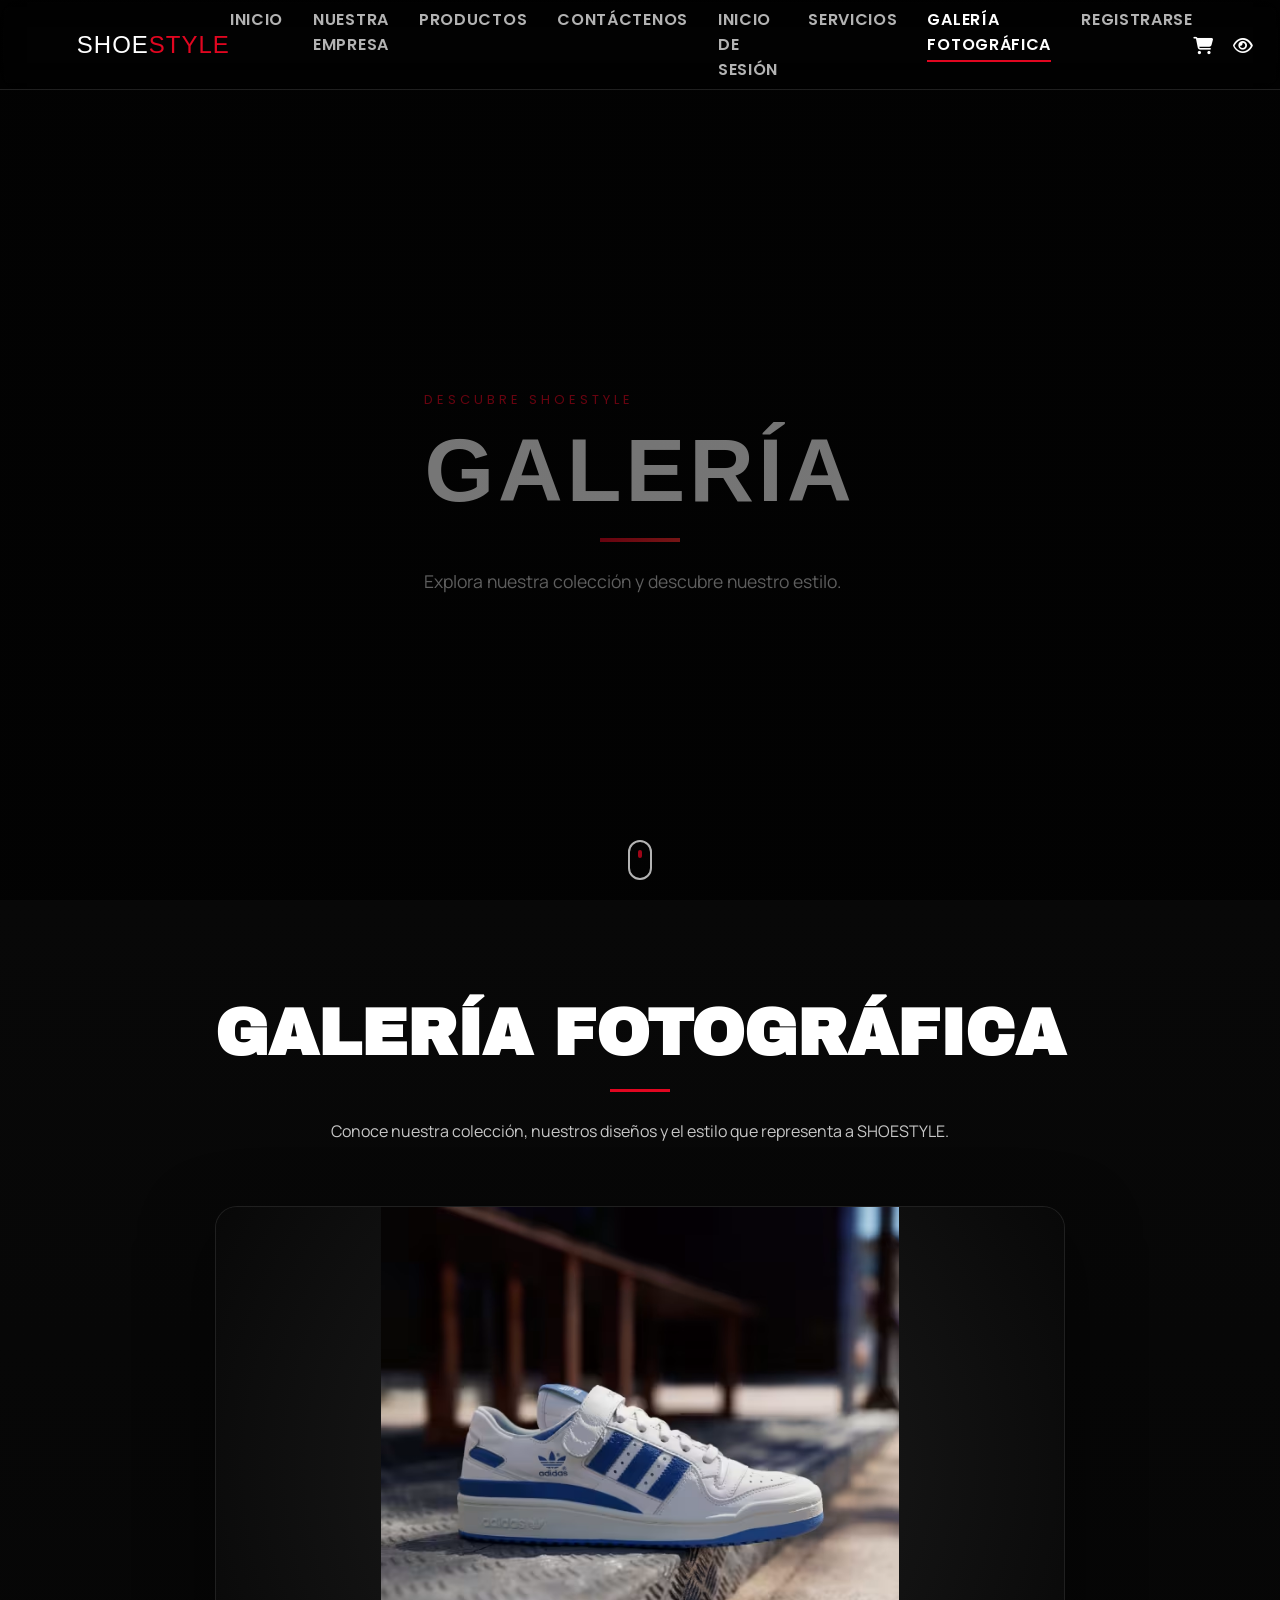
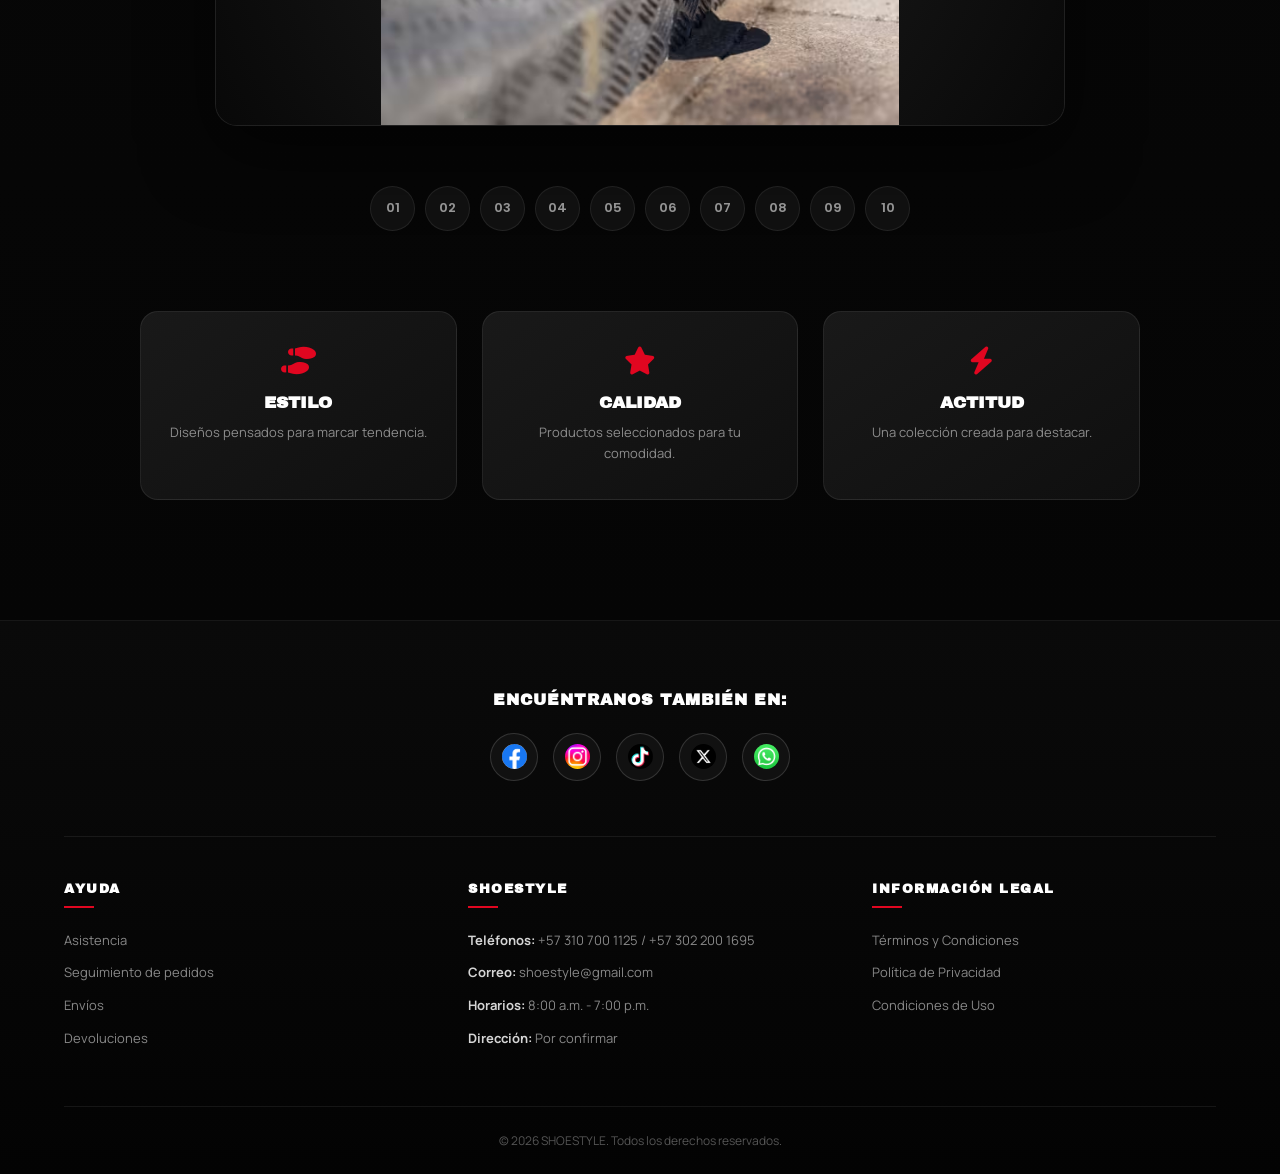
==== commit 660bfbd1: "Update galeria fotografica.html" ====
--- a/paginas/galeria fotografica.html
+++ b/paginas/galeria fotografica.html
@@ -48,18 +48,28 @@
 
         <header class="banner-portada">
 
-
-        <!-- VIDEO -->
-
-        <div class="imagen-banner">
-
-            <img
-                src="../imagenes/BANNER-SERVICIOS.jpg"
-                alt="Banner de servicios">
-
-            <div class="capa-oscura"></div>
-
-        </div>
+            <!-- VIDEO DE FONDO -->
+
+            <div class="video-container">
+
+                <video
+                    class="video-fondo"
+                    autoplay
+                    muted
+                    loop
+                    playsinline
+                    aria-hidden="true"
+                >
+                    <source
+                        src="../Videos/VideoBackground-gallery2.mp4"
+                        type="video/mp4"
+                    >
+
+                    Tu navegador no soporta videos HTML5.
+                </video>
+
+                <div class="capa-oscura"></div>
+
             </div>
 
 
--- a/CSS/galeria.css
+++ b/CSS/galeria.css
@@ -228,36 +228,64 @@
    HERO
 ========================================================= */
 
-.contenido-centro {
-
-    position: relative;
-
-    z-index: 10;
-
-    text-align: center;
-
-    max-width: 900px;
-
-    padding: 0 20px;
-
-    margin-top: -40px;
-
-    animation:
-        aparecerHero 1s ease forwards;
-}
-
-@keyframes aparecerHero {
-
-    from {
-        opacity: 0;
-        transform: translateY(25px);
-    }
-
-    to {
-        opacity: 1;
-        transform: translateY(0);
-    }
-}
+.banner-portada {
+        position: relative;
+
+    width: 100%;
+    height: 100vh;
+
+    display: flex;
+
+    flex-direction: column;
+
+    justify-content: space-between;
+
+    align-items: center;
+
+    overflow: hidden;
+
+    color: #fff;
+}
+
+/* CONTENEDOR DE LA IMAGEN */
+
+.imagen-banner {
+    position: absolute;
+    inset: 0;
+
+    width: 100%;
+    height: 100%;
+
+    z-index: 0;
+}
+
+/* IMAGEN DE FONDO */
+
+.imagen-banner img {
+    width: 100%;
+    height: 100%;
+
+    object-fit: cover;
+
+    display: block;
+}
+
+/* CAPA OSCURA */
+
+.capa-oscura {
+    position: absolute;
+    inset: 0;
+
+    background:
+        radial-gradient(
+            circle,
+            rgba(0, 0, 0, 0.541) 0%,
+            rgba(0, 0, 0, 0.534) 100%
+        );
+
+    z-index: 1;
+}
+
 
 
 /* =========================================================
@@ -1039,4 +1067,4 @@
         width: 42px;
         height: 42px;
     }
-}+}
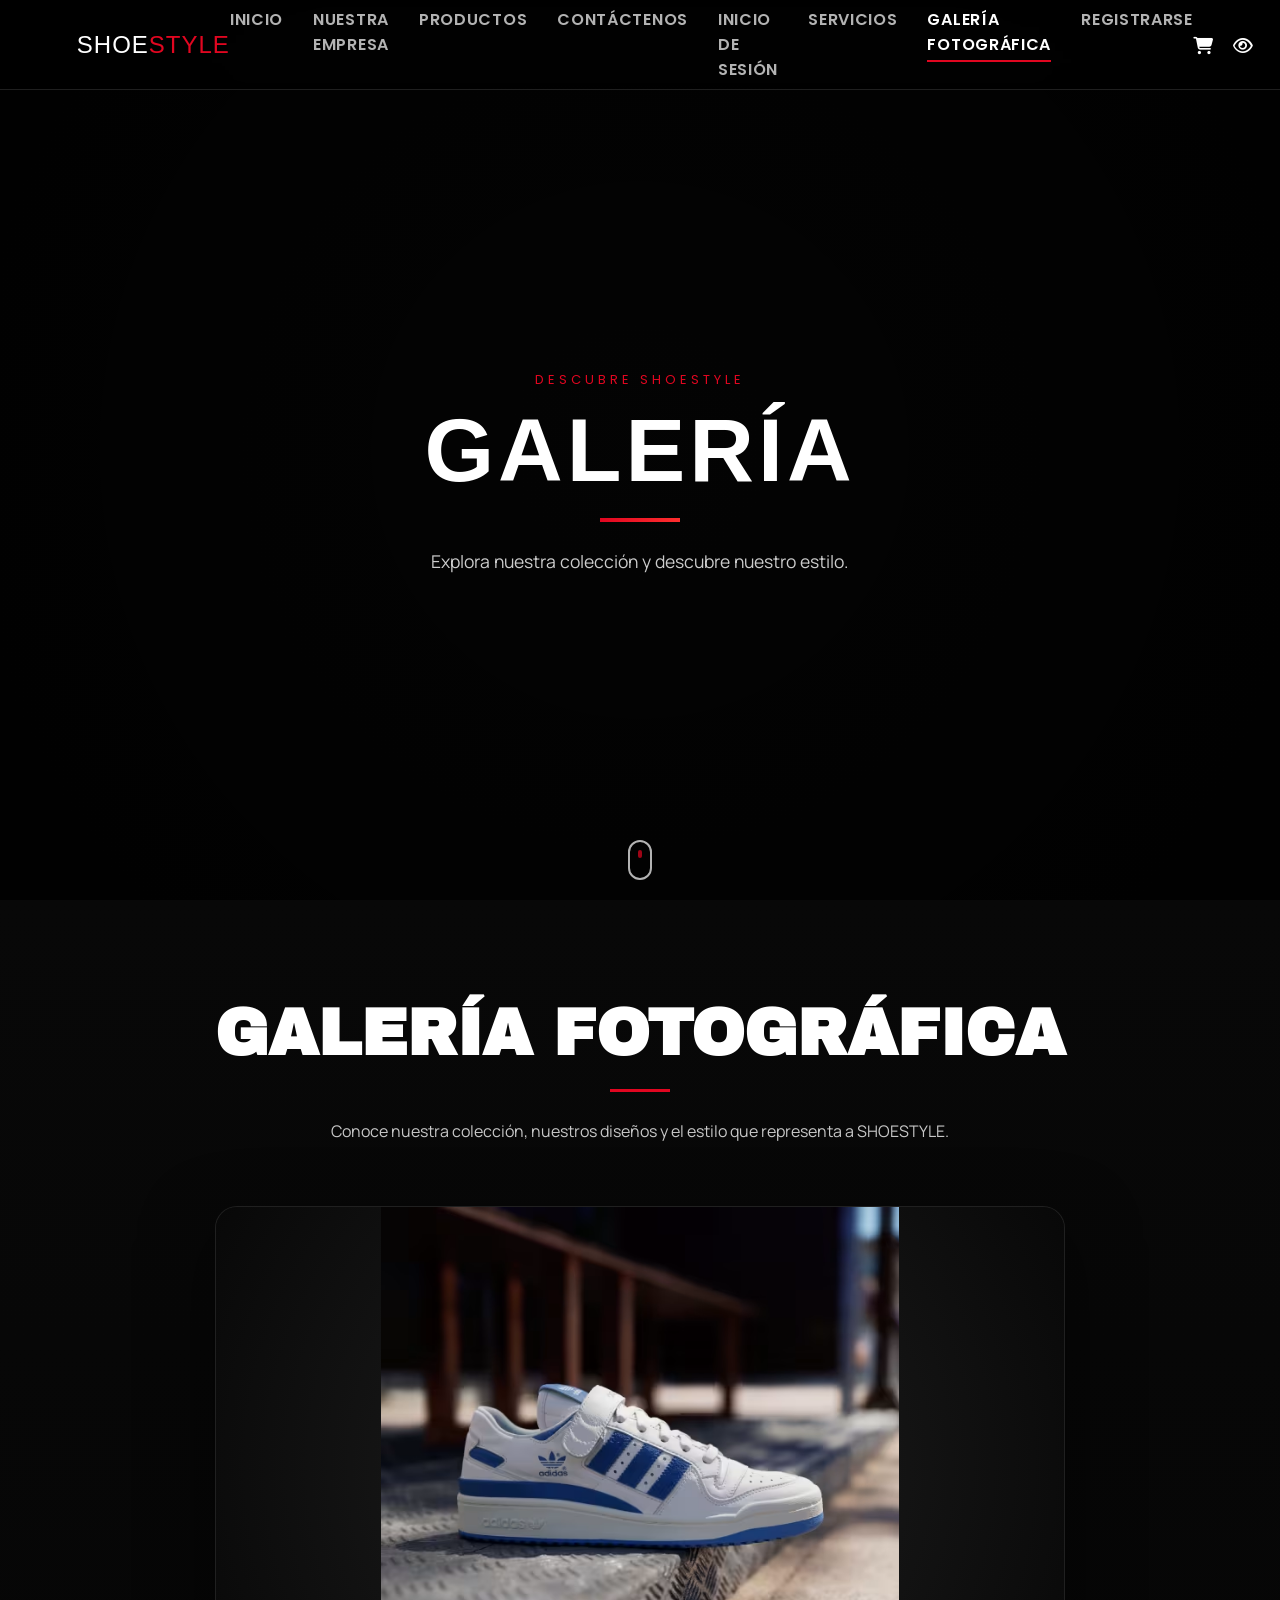
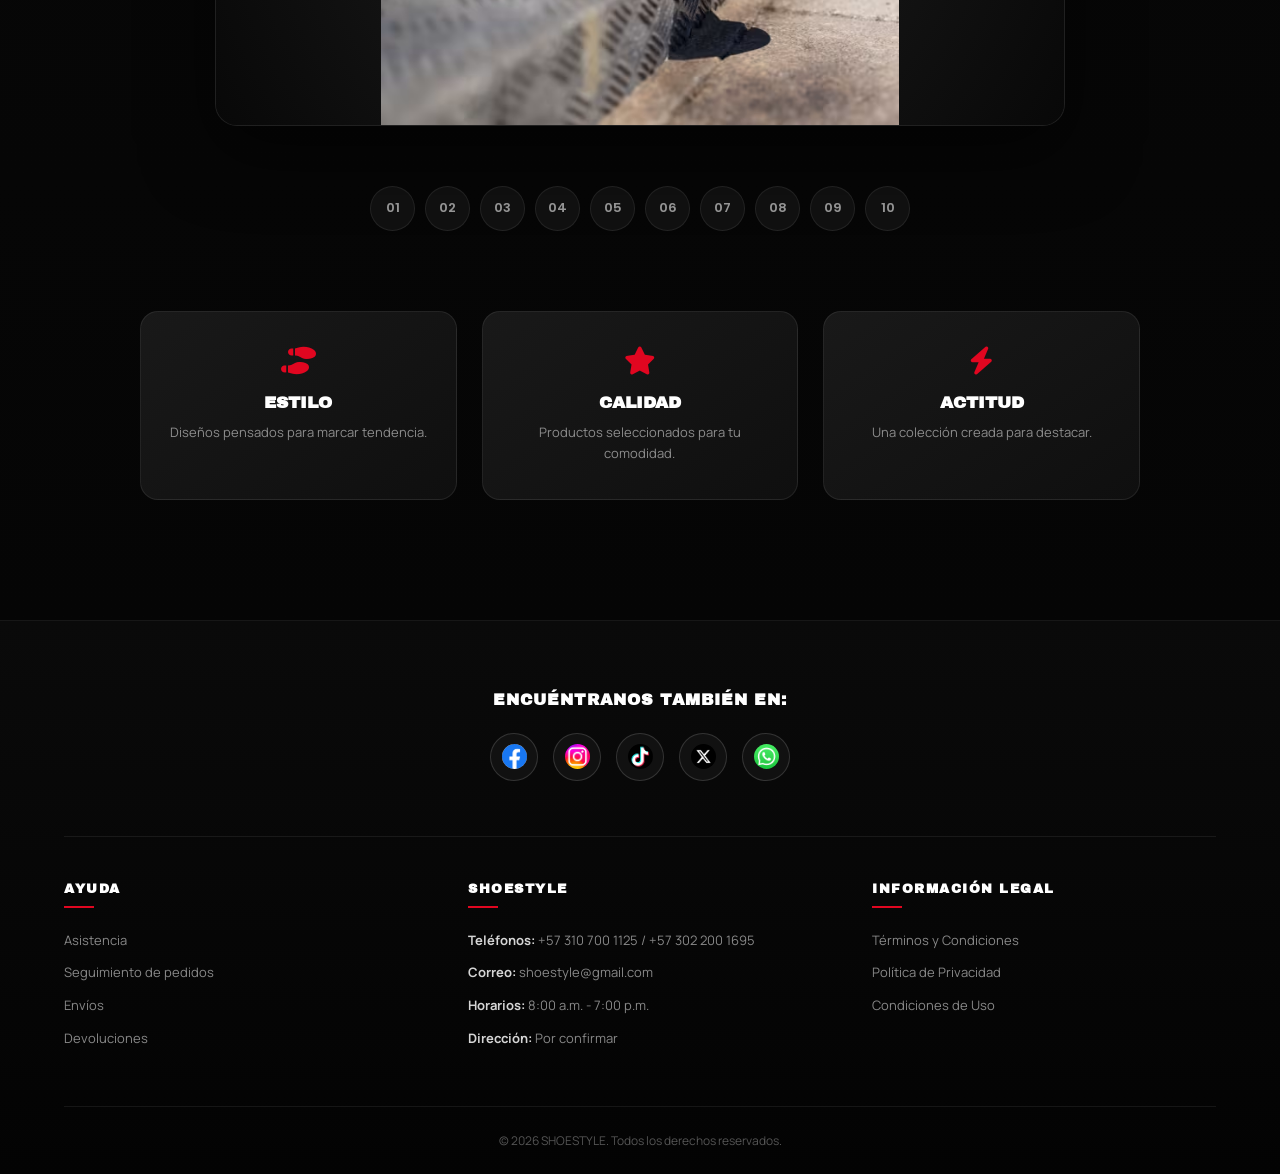
==== commit dc631574: "Fix HTML formatting and structure in galeria page" ====
--- a/paginas/galeria fotografica.html
+++ b/paginas/galeria fotografica.html
@@ -678,3 +678,4 @@
 </body>
 
 </html>
+
--- a/CSS/galeria.css
+++ b/CSS/galeria.css
@@ -228,64 +228,36 @@
    HERO
 ========================================================= */
 
-.banner-portada {
-        position: relative;
-
-    width: 100%;
-    height: 100vh;
-
-    display: flex;
-
-    flex-direction: column;
-
-    justify-content: space-between;
-
-    align-items: center;
-
-    overflow: hidden;
-
-    color: #fff;
-}
-
-/* CONTENEDOR DE LA IMAGEN */
-
-.imagen-banner {
-    position: absolute;
-    inset: 0;
-
-    width: 100%;
-    height: 100%;
-
-    z-index: 0;
-}
-
-/* IMAGEN DE FONDO */
-
-.imagen-banner img {
-    width: 100%;
-    height: 100%;
-
-    object-fit: cover;
-
-    display: block;
-}
-
-/* CAPA OSCURA */
-
-.capa-oscura {
-    position: absolute;
-    inset: 0;
-
-    background:
-        radial-gradient(
-            circle,
-            rgba(0, 0, 0, 0.541) 0%,
-            rgba(0, 0, 0, 0.534) 100%
-        );
-
-    z-index: 1;
-}
-
+.contenido-centro {
+
+    position: relative;
+
+    z-index: 10;
+
+    text-align: center;
+
+    max-width: 900px;
+
+    padding: 0 20px;
+
+    margin-top: -40px;
+
+    animation:
+        aparecerHero 1s ease forwards;
+}
+
+@keyframes aparecerHero {
+
+    from {
+        opacity: 0;
+        transform: translateY(25px);
+    }
+
+    to {
+        opacity: 1;
+        transform: translateY(0);
+    }
+}
 
 
 /* =========================================================
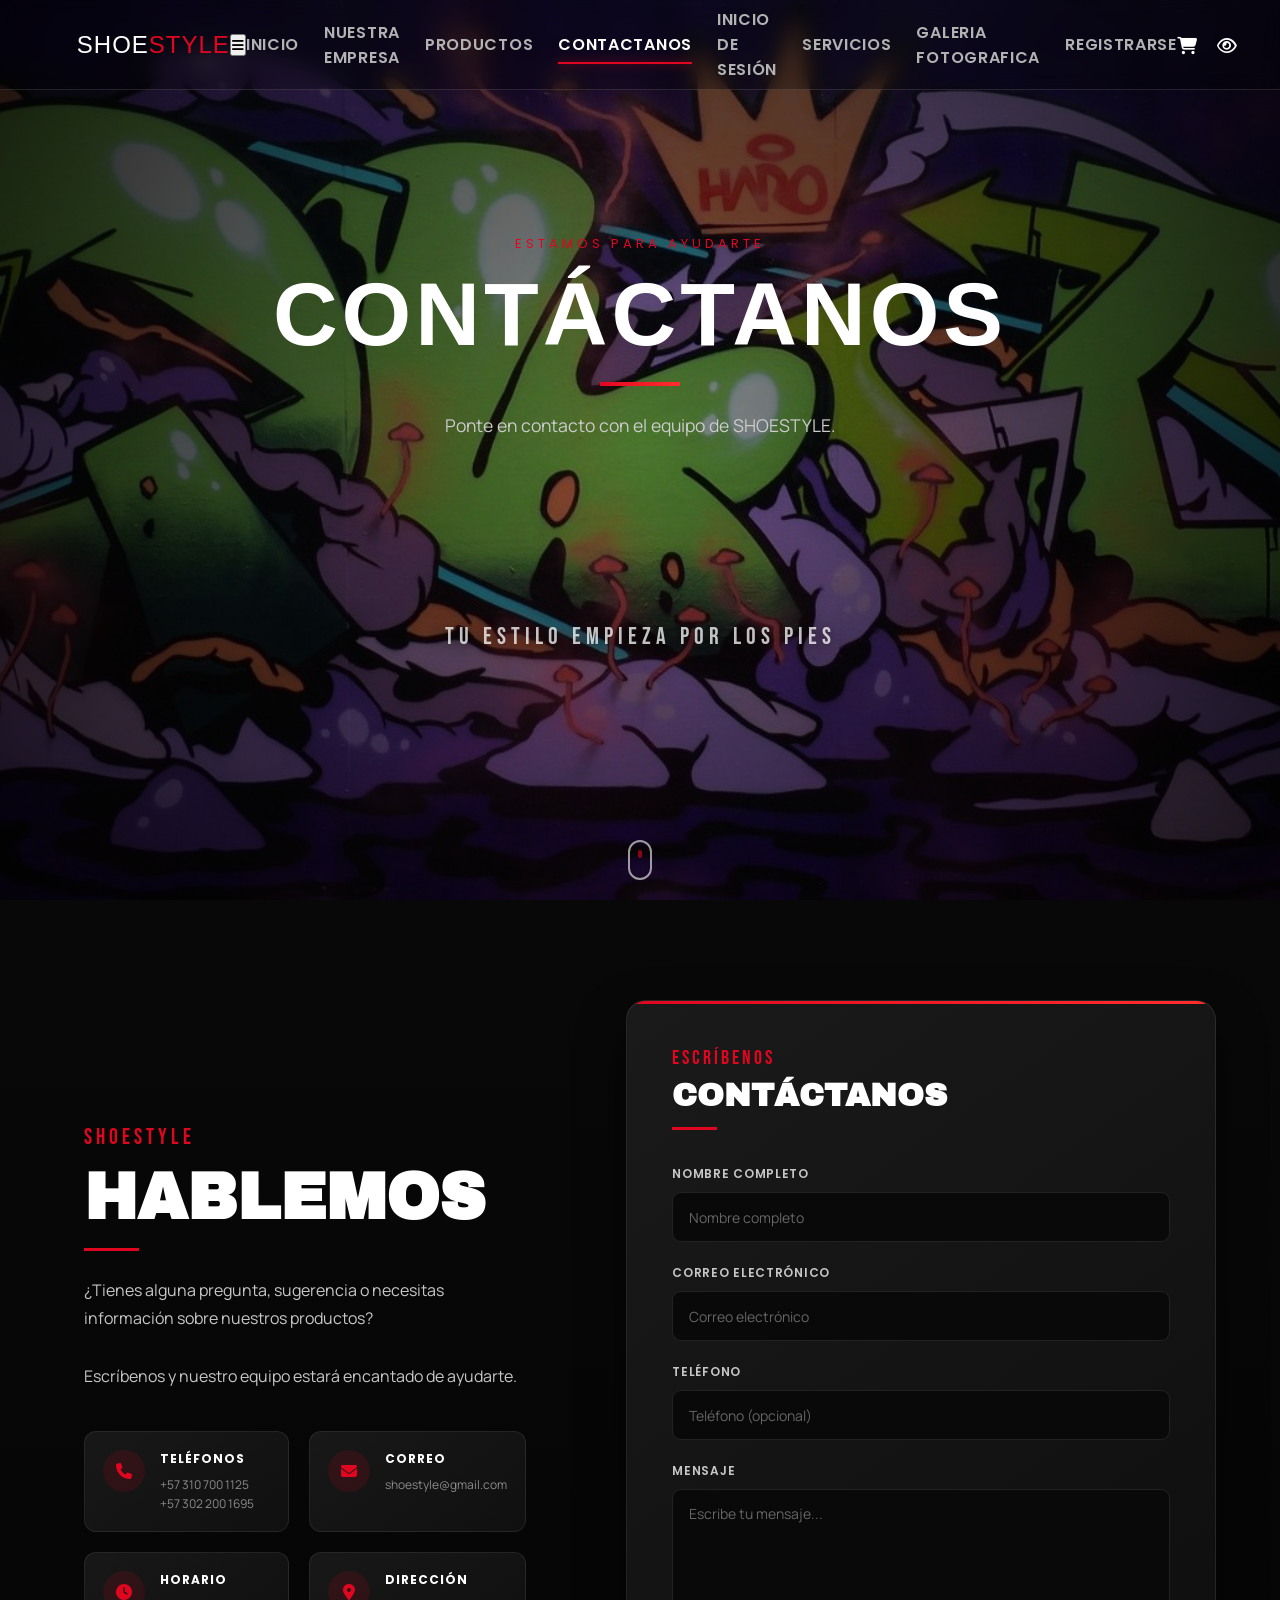
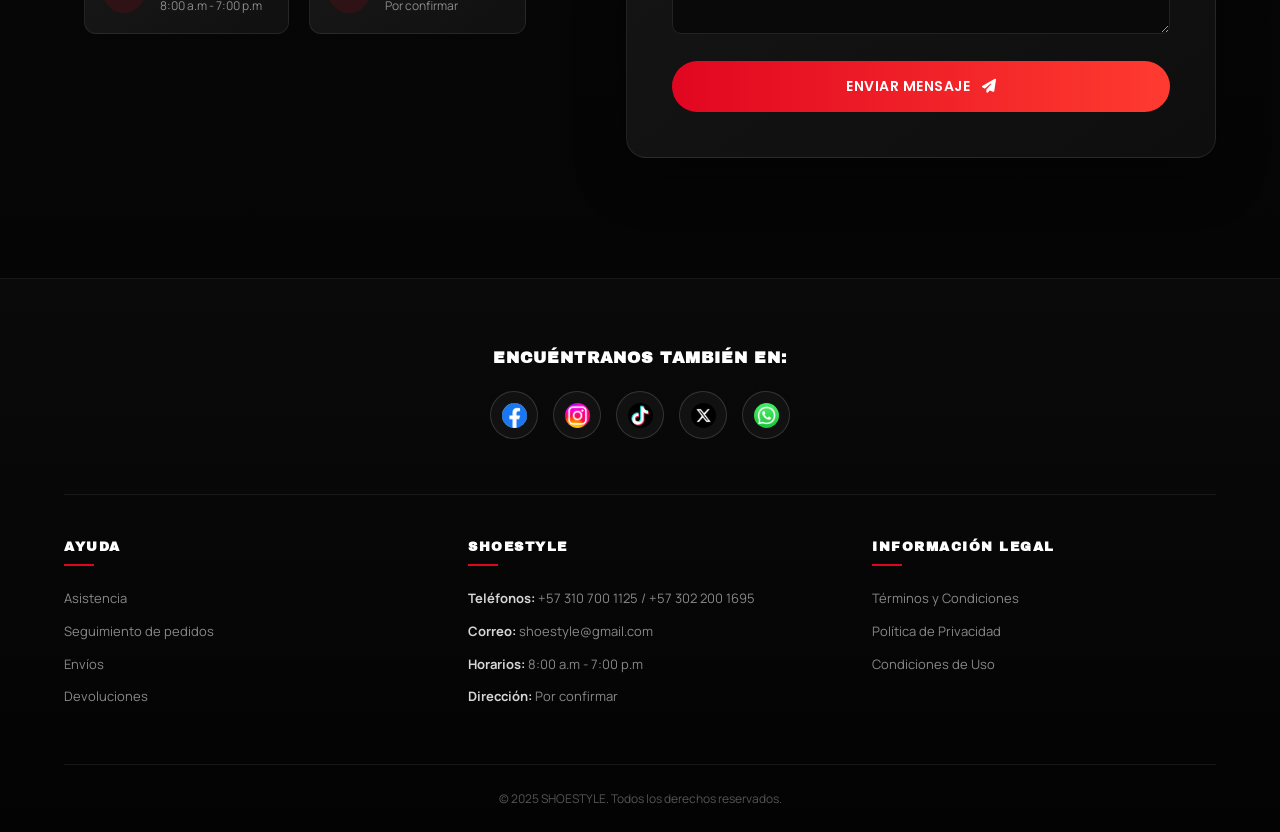
==== commit b7be1da2: "Add contact section to gallery page Updated the gallery page to include a contact section with a for" ====
--- a/paginas/galeria fotografica.html
+++ b/paginas/galeria fotografica.html
@@ -5,677 +5,732 @@
     <meta charset="UTF-8">
     <meta name="viewport" content="width=device-width, initial-scale=1.0">
 
-    <meta
-        name="description"
-        content="Galería fotográfica de SHOESTYLE. Descubre nuestros diseños, colección y estilo."
-    >
-
-    <title>Galería Fotográfica | SHOESTYLE</title>
+    <title>Contáctanos | SHOESTYLE</title>
+
+    <link rel="stylesheet" href="../CSS/CONTACTENOS7.CSS">
+
+    <!-- FUENTES -->
     <link rel="preconnect" href="https://fonts.googleapis.com">
     <link rel="preconnect" href="https://fonts.gstatic.com" crossorigin>
 
-    <link
-        href="https://fonts.googleapis.com/css2?family=Archivo+Black&family=Bebas+Neue&display=swap"
-        rel="stylesheet"
-    >
-
-    <link
-        href="https://fonts.googleapis.com/css2?family=Poppins:wght@300;400;500;600;700;800&display=swap"
-        rel="stylesheet"
-    >
-
-    <link href="https://fonts.googleapis.com/css2?family=Manrope:wght@200..800&display=swap"rel="stylesheet">
-    <link
-        rel="stylesheet"
-        href="https://cdnjs.cloudflare.com/ajax/libs/font-awesome/6.5.1/css/all.min.css"
-    >
+    <link href="https://fonts.googleapis.com/css2?family=Archivo+Black&family=Bebas+Neue&display=swap"
+        rel="stylesheet">
+
+    <link href="https://fonts.googleapis.com/css2?family=Poppins:wght@300;400;500;600;700;800&display=swap"
+        rel="stylesheet">
+
+    <link href="https://fonts.googleapis.com/css2?family=Manrope:wght@200..800&display=swap"
+        rel="stylesheet">
+
+    <!-- FONT AWESOME -->
+    <link rel="stylesheet"
+        href="https://cdnjs.cloudflare.com/ajax/libs/font-awesome/6.5.1/css/all.min.css">
+
+</head>
+
+
+<body>
+
+<div id="contenedor">
 
     <!-- =====================================================
-         CSS
+         BANNER
     ====================================================== -->
 
-    <link rel="stylesheet" href="../CSS/galeria.css">
-</head>
-
-
-<body>
-
-    <div id="contenedor">
+    <header class="banner-portada">
+
+        <!-- IMAGEN -->
+        <div class="imagen-banner">
+
+            <img
+                src="../imagenes/descarga (1).jpg"
+                alt="Banner de productos SHOESTYLE">
+
+            <div class="capa-oscura"></div>
+
+        </div>
+
 
         <!-- =================================================
-             HEADER / HERO
+             BARRA SUPERIOR
         ================================================== -->
 
-        <header class="banner-portada">
-
-            <!-- VIDEO DE FONDO -->
-
-            <div class="video-container">
-
-                <video
-                    class="video-fondo"
-                    autoplay
-                    muted
-                    loop
-                    playsinline
-                    aria-hidden="true"
-                >
-                    <source
-                        src="../Videos/VideoBackground-gallery2.mp4"
-                        type="video/mp4"
-                    >
-
-                    Tu navegador no soporta videos HTML5.
-                </video>
-
-                <div class="capa-oscura"></div>
+        <div class="top-bar">
+
+            <!-- LOGO -->
+
+            <a href="../index.php" class="logo">
+                SHOE<span class="logo-rojo">STYLE</span>
+            </a>
+
+
+            <!-- =================================================
+                 BOTÓN MENÚ MÓVIL
+            ================================================== -->
+
+            <button
+                class="menu-toggle"
+                id="menuToggle"
+                aria-label="Abrir menú"
+                aria-expanded="false"
+                type="button">
+
+                <i class="fa-solid fa-bars"></i>
+
+            </button>
+
+
+            <!-- =================================================
+                 NAVEGACIÓN
+            ================================================== -->
+
+            <nav class="navegacion" id="navegacion">
+
+                <ul>
+
+                    <li>
+                        <a href="../index.php">
+                            INICIO
+                        </a>
+                    </li>
+
+                    <li>
+                        <a href="../paginas/nuestra empresa.html">
+                            NUESTRA EMPRESA
+                        </a>
+                    </li>
+
+                    <li>
+                        <a href="../paginas/productos.php">
+                            PRODUCTOS
+                        </a>
+                    </li>
+
+                    <li>
+                        <a href="#" class="activo">
+                            CONTACTANOS
+                        </a>
+                    </li>
+
+                    <li>
+                        <a href="../paginas/inicio de sesion.html">
+                            INICIO DE SESIÓN
+                        </a>
+                    </li>
+
+                    <li>
+                        <a href="../paginas/servicios.html">
+                            SERVICIOS
+                        </a>
+                    </li>
+
+                    <li>
+                        <a href="../paginas/galeria fotografica.html">
+                            GALERIA FOTOGRAFICA
+                        </a>
+                    </li>
+
+                    <li>
+                        <a href="../paginas/registrarse.html">
+                            REGISTRARSE
+                        </a>
+                    </li>
+
+                </ul>
+
+            </nav>
+
+
+            <!-- =================================================
+                 ICONOS
+            ================================================== -->
+
+            <div class="top-icons">
+
+                <a href="#" class="icon-link" aria-label="Carrito">
+                    <i class="fa-solid fa-cart-shopping"></i>
+                </a>
+
+                <a href="#" class="icon-link" aria-label="Visitas">
+                    <i class="fa-regular fa-eye"></i>
+                </a>
 
             </div>
 
+        </div>
+
+
+        <!-- =================================================
+             HERO
+        ================================================== -->
+
+        <div class="contenido-centro">
+
+            <p class="etiqueta-hero">
+                ESTAMOS PARA AYUDARTE
+            </p>
+
+            <h1 class="titulo-hero">
+                CONTÁCTANOS
+            </h1>
+
+            <p class="subtitulo">
+                Ponte en contacto con el equipo de SHOESTYLE.
+            </p>
+
+        </div>
+
+
+        <!-- =================================================
+             LEMA
+        ================================================== -->
+
+        <div class="lema-centro">
+
+            <p>
+                TU ESTILO EMPIEZA POR LOS PIES
+            </p>
+
+        </div>
+
+
+        <!-- =================================================
+             SCROLL
+        ================================================== -->
+
+        <div class="scroll-indicator">
+
+            <div class="mouse">
+                <div class="rueda"></div>
+            </div>
+
+        </div>
+
+    </header>
+
+
+    <!-- =====================================================
+         CONTENIDO PRINCIPAL
+    ====================================================== -->
+
+    <main class="contacto">
+
+        <section class="contacto-seccion">
+
+            <!-- INFORMACIÓN -->
+
+            <div class="contacto-info">
+
+                <span class="seccion-etiqueta">
+                    SHOESTYLE
+                </span>
+
+                <h2>
+                    HABLEMOS
+                </h2>
+
+                <p class="texto-contacto">
+
+                    ¿Tienes alguna pregunta, sugerencia o necesitas
+                    información sobre nuestros productos?
+
+                    <br><br>
+
+                    Escríbenos y nuestro equipo estará encantado
+                    de ayudarte.
+
+                </p>
+
+
+                <!-- DATOS -->
+
+                <div class="datos-contacto">
+
+                    <div class="dato">
+
+                        <div class="dato-icono">
+                            <i class="fa-solid fa-phone"></i>
+                        </div>
+
+                        <div>
+
+                            <h3>
+                                TELÉFONOS
+                            </h3>
+
+                            <p>
+                                +57 310 700 1125
+                            </p>
+
+                            <p>
+                                +57 302 200 1695
+                            </p>
+
+                        </div>
+
+                    </div>
+
+
+                    <div class="dato">
+
+                        <div class="dato-icono">
+                            <i class="fa-solid fa-envelope"></i>
+                        </div>
+
+                        <div>
+
+                            <h3>
+                                CORREO
+                            </h3>
+
+                            <p>
+                                shoestyle@gmail.com
+                            </p>
+
+                        </div>
+
+                    </div>
+
+
+                    <div class="dato">
+
+                        <div class="dato-icono">
+                            <i class="fa-solid fa-clock"></i>
+                        </div>
+
+                        <div>
+
+                            <h3>
+                                HORARIO
+                            </h3>
+
+                            <p>
+                                8:00 a.m - 7:00 p.m
+                            </p>
+
+                        </div>
+
+                    </div>
+
+
+                    <div class="dato">
+
+                        <div class="dato-icono">
+                            <i class="fa-solid fa-location-dot"></i>
+                        </div>
+
+                        <div>
+
+                            <h3>
+                                DIRECCIÓN
+                            </h3>
+
+                            <p>
+                                Por confirmar
+                            </p>
+
+                        </div>
+
+                    </div>
+
+                </div>
+
+            </div>
+
 
             <!-- =================================================
-                 BARRA DE NAVEGACIÓN
+                 FORMULARIO
             ================================================== -->
 
-            <div class="top-bar">
-
-                <!-- LOGO -->
+            <div class="formulario-contacto">
+
+                <div class="formulario-header">
+
+                    <span class="formulario-etiqueta">
+                        ESCRÍBENOS
+                    </span>
+
+                    <h2>
+                        CONTÁCTANOS
+                    </h2>
+
+                </div>
+
+
+                <form
+                    action="../PHP/guardar_contacto.php"
+                    method="post">
+
+                    <!-- NOMBRE -->
+
+                    <div class="campo">
+
+                        <label for="nombre">
+                            NOMBRE COMPLETO
+                        </label>
+
+                        <input
+                            type="text"
+                            id="nombre"
+                            name="nombre"
+                            placeholder="Nombre completo"
+                            autocomplete="name"
+                            required>
+
+                    </div>
+
+
+                    <!-- CORREO -->
+
+                    <div class="campo">
+
+                        <label for="email">
+                            CORREO ELECTRÓNICO
+                        </label>
+
+                        <input
+                            type="email"
+                            id="email"
+                            name="email"
+                            placeholder="Correo electrónico"
+                            autocomplete="email"
+                            required>
+
+                    </div>
+
+
+                    <!-- TELÉFONO -->
+
+                    <div class="campo">
+
+                        <label for="telefono">
+                            TELÉFONO
+                        </label>
+
+                        <input
+                            type="tel"
+                            id="telefono"
+                            name="telefono"
+                            placeholder="Teléfono (opcional)"
+                            autocomplete="tel">
+
+                    </div>
+
+
+                    <!-- MENSAJE -->
+
+                    <div class="campo">
+
+                        <label for="mensaje">
+                            MENSAJE
+                        </label>
+
+                        <textarea
+                            id="mensaje"
+                            name="mensaje"
+                            rows="6"
+                            placeholder="Escribe tu mensaje..."
+                            required></textarea>
+
+                    </div>
+
+
+                    <!-- BOTÓN -->
+
+                    <button type="submit">
+
+                        ENVIAR MENSAJE
+
+                        <i class="fa-solid fa-paper-plane"></i>
+
+                    </button>
+
+                </form>
+
+            </div>
+
+        </section>
+
+    </main>
+
+
+    <!-- =====================================================
+         FOOTER
+    ====================================================== -->
+
+    <footer>
+
+        <!-- REDES -->
+
+        <div class="redes-sociales">
+
+            <h3>
+                ENCUÉNTRANOS TAMBIÉN EN:
+            </h3>
+
+            <div class="iconos-redes">
 
                 <a
-                    href="../index.php"
-                    class="logo"
-                    aria-label="SHOESTYLE - Inicio"
-                >
-                    SHOE<span class="logo-rojo">STYLE</span>
+                    href="https://www.facebook.com/profile.php?id=61575560894613&locale=es_LA"
+                    target="_blank"
+                    rel="noopener noreferrer">
+
+                    <img
+                        src="../imagenes/facebook.png"
+                        alt="Facebook">
+
                 </a>
 
 
-                <!-- MENÚ -->
-
-                <nav
-                    class="navegacion"
-                    aria-label="Navegación principal"
-                >
-
-                    <ul>
-
-                        <li>
-                            <a href="../index.php">
-                                INICIO
-                            </a>
-                        </li>
-
-                        <li>
-                            <a href="../paginas/nuestra empresa.html">
-                                NUESTRA EMPRESA
-                            </a>
-                        </li>
-
-                        <li>
-                            <a href="../paginas/productos.php">
-                                PRODUCTOS
-                            </a>
-                        </li>
-
-                        <li>
-                            <a href="../paginas/contactenos.html">
-                                CONTÁCTENOS
-                            </a>
-                        </li>
-
-
-                        <li>
-                            <a href="../paginas/inicio de sesion.html">
-                                INICIO DE SESIÓN
-                            </a>
-                        </li>
-
-                        <li>
-                            <a href="../paginas/servicios.html">
-                                SERVICIOS
-                            </a>
-                        </li>
-
-                        <li>
-                            <a
-                                href="#"
-                                class="activo"
-                                aria-current="page"
-                            >
-                                GALERÍA FOTOGRÁFICA
-                            </a>
-                        </li>
-                        
-
-                        <li>
-                            <a href="../paginas/registrarse.html">
-                                REGISTRARSE
-                            </a>
-                        </li>
-
-                    </ul>
-
-                </nav>
-
-
-                <!-- ICONOS -->
-
-                <div class="top-icons">
-
-                    <a
-                        href="#"
-                        class="icon-link"
-                        aria-label="Carrito de compras"
-                        title="Carrito de compras"
-                    >
-                        <i class="fa-solid fa-cart-shopping"></i>
-                    </a>
-
-                    <a
-                        href="#"
-                        class="icon-link"
-                        aria-label="Visualizar"
-                        title="Visualizar"
-                    >
-                        <i class="fa-regular fa-eye"></i>
-                    </a>
-
-                </div>
+                <a href="#" aria-label="Instagram">
+
+                    <img
+                        src="../imagenes/instagram.jpg"
+                        alt="Instagram">
+
+                </a>
+
+
+                <a
+                    href="https://vm.tiktok.com/ZSHtArvgSS6t6-bfRuv/"
+                    target="_blank"
+                    rel="noopener noreferrer">
+
+                    <img
+                        src="../imagenes/tiktok.png"
+                        alt="TikTok">
+
+                </a>
+
+
+                <a
+                    href="https://x.com/shoestyle397157"
+                    target="_blank"
+                    rel="noopener noreferrer">
+
+                    <img
+                        src="../imagenes/twitter.png"
+                        alt="X">
+
+                </a>
+
+
+                <a
+                    href="https://chat.whatsapp.com/EopjMlzLqiFFMkKOCvCasU?mode=ems_copy_c"
+                    target="_blank"
+                    rel="noopener noreferrer">
+
+                    <img
+                        src="../imagenes/whatsapp.png"
+                        alt="WhatsApp">
+
+                </a>
 
             </div>
 
-
-            <!-- =================================================
-                 CONTENIDO HERO
-            ================================================== -->
-
-            <div class="contenido-centro">
-
-                <p class="etiqueta-hero">
-                    DESCUBRE SHOESTYLE
-                </p>
-
-                <h1 class="titulo-hero">
-                    GALERÍA
-                </h1>
-
-                <p class="subtitulo">
-                    Explora nuestra colección y descubre nuestro estilo.
-                </p>
+        </div>
+
+
+        <!-- =================================================
+             INFORMACIÓN FOOTER
+        ================================================== -->
+
+        <div class="footer-info">
+
+            <!-- AYUDA -->
+
+            <div class="columna">
+
+                <h4>
+                    AYUDA
+                </h4>
+
+                <ul>
+
+                    <li>
+                        <a href="https://chat.whatsapp.com/EopjMlzLqiFFMkKOCvCasU?mode=ems_copy_c">
+                            Asistencia
+                        </a>
+                    </li>
+
+                    <li>
+                        <a href="https://chat.whatsapp.com/EopjMlzLqiFFMkKOCvCasU?mode=ems_copy_c">
+                            Seguimiento de pedidos
+                        </a>
+                    </li>
+
+                    <li>
+                        <a href="https://chat.whatsapp.com/EopjMlzLqiFFMkKOCvCasU?mode=ems_copy_c">
+                            Envíos
+                        </a>
+                    </li>
+
+                    <li>
+                        <a href="https://chat.whatsapp.com/EopjMlzLqiFFMkKOCvCasU?mode=ems_copy_c">
+                            Devoluciones
+                        </a>
+                    </li>
+
+                </ul>
 
             </div>
 
 
-            <!-- LEMA -->
-
-            <div class="lema-centro">
-
-                <p>
-                 
-                </p>
+            <!-- SHOESTYLE -->
+
+            <div class="columna">
+
+                <h4>
+                    SHOESTYLE
+                </h4>
+
+                <ul>
+
+                    <li>
+                        <strong>Teléfonos:</strong>
+                        +57 310 700 1125 /
+                        +57 302 200 1695
+                    </li>
+
+                    <li>
+                        <strong>Correo:</strong>
+                        shoestyle@gmail.com
+                    </li>
+
+                    <li>
+                        <strong>Horarios:</strong>
+                        8:00 a.m - 7:00 p.m
+                    </li>
+
+                    <li>
+                        <strong>Dirección:</strong>
+                        Por confirmar
+                    </li>
+
+                </ul>
 
             </div>
 
 
-            <!-- INDICADOR DE SCROLL -->
-
-            <div
-                class="scroll-indicator"
-                aria-hidden="true"
-            >
-
-                <div class="mouse">
-                    <div class="rueda"></div>
-                </div>
+            <!-- INFORMACIÓN LEGAL -->
+
+            <div class="columna">
+
+                <h4>
+                    INFORMACIÓN LEGAL
+                </h4>
+
+                <ul>
+
+                    <li>
+                        <a
+                            href="../paginas/terminos.pdf"
+                            target="_blank">
+                            Términos y Condiciones
+                        </a>
+                    </li>
+
+                    <li>
+                        <a href="#">
+                            Política de Privacidad
+                        </a>
+                    </li>
+
+                    <li>
+                        <a href="#">
+                            Condiciones de Uso
+                        </a>
+                    </li>
+
+                </ul>
 
             </div>
 
-        </header>
-
-
-        <!-- =================================================
-             CONTENIDO PRINCIPAL
-        ================================================== -->
-
-        <main>
-
-            <section
-                class="galeria"
-                aria-labelledby="titulo-galeria"
-            >
-
-
-                <h2 id="titulo-galeria">
-                    GALERÍA FOTOGRÁFICA
-                </h2>
-
-                <p class="descripcion-galeria">
-                    Conoce nuestra colección, nuestros diseños y
-                    el estilo que representa a SHOESTYLE.
-                </p>
-
-
-                <!-- =================================================
-                     VISOR DE GALERÍA
-                ================================================== -->
-
-                <div class="galeria-contenedor">
-
-                    <div
-                        class="visor"
-                        aria-label="Galería de imágenes SHOESTYLE"
-                    >
-
-                        <ul class="slider">
-
-                            <li id="slide1">
-                                <img
-                                    src="../imagenes/IMAGEN 1.JPG"
-                                    alt="Colección SHOESTYLE - Imagen 1"
-                                >
-                            </li>
-
-                            <li id="slide2">
-                                <img
-                                    src="../imagenes/IMAGEN 2.JPG"
-                                    alt="Colección SHOESTYLE - Imagen 2"
-                                >
-                            </li>
-
-                            <li id="slide3">
-                                <img
-                                    src="../imagenes/IMAGEN 3.avif"
-                                    alt="Colección SHOESTYLE - Imagen 3"
-                                >
-                            </li>
-
-                            <li id="slide4">
-                                <img
-                                    src="../imagenes/IMAGEN 4.jpg"
-                                    alt="Colección SHOESTYLE - Imagen 4"
-                                >
-                            </li>
-
-                            <li id="slide5">
-                                <img
-                                    src="../imagenes/IMAGEN 5.jpg"
-                                    alt="Colección SHOESTYLE - Imagen 5"
-                                >
-                            </li>
-
-                            <li id="slide6">
-                                <img
-                                    src="../imagenes/IMAGEN 6.jpg"
-                                    alt="Colección SHOESTYLE - Imagen 6"
-                                >
-                            </li>
-
-                            <li id="slide7">
-                                <img
-                                    src="../imagenes/IMAGEN 7.JPG"
-                                    alt="Colección SHOESTYLE - Imagen 7"
-                                >
-                            </li>
-
-                            <li id="slide8">
-                                <img
-                                    src="../imagenes/IMAGEN 8.JPG"
-                                    alt="Colección SHOESTYLE - Imagen 8"
-                                >
-                            </li>
-
-                            <li id="slide9">
-                                <img
-                                    src="../imagenes/imagen_9.jpg"
-                                    alt="Colección SHOESTYLE - Imagen 9"
-                                >
-                            </li>
-
-                            <li id="slide10">
-                                <img
-                                    src="../imagenes/IMAGEN 10.JPG"
-                                    alt="Colección SHOESTYLE - Imagen 10"
-                                >
-                            </li>
-
-                        </ul>
-
-                    </div>
-
-
-                    <!-- =================================================
-                         CONTROLES
-                    ================================================== -->
-
-                    <div
-                        class="controles-galeria"
-                        aria-label="Seleccionar imagen"
-                    >
-
-                        <a href="#slide1" aria-label="Ver imagen 1">
-                            01
-                        </a>
-
-                        <a href="#slide2" aria-label="Ver imagen 2">
-                            02
-                        </a>
-
-                        <a href="#slide3" aria-label="Ver imagen 3">
-                            03
-                        </a>
-
-                        <a href="#slide4" aria-label="Ver imagen 4">
-                            04
-                        </a>
-
-                        <a href="#slide5" aria-label="Ver imagen 5">
-                            05
-                        </a>
-
-                        <a href="#slide6" aria-label="Ver imagen 6">
-                            06
-                        </a>
-
-                        <a href="#slide7" aria-label="Ver imagen 7">
-                            07
-                        </a>
-
-                        <a href="#slide8" aria-label="Ver imagen 8">
-                            08
-                        </a>
-
-                        <a href="#slide9" aria-label="Ver imagen 9">
-                            09
-                        </a>
-
-                        <a href="#slide10" aria-label="Ver imagen 10">
-                            10
-                        </a>
-
-                    </div>
-
-                </div>
-
-
-                <!-- =================================================
-                     INFORMACIÓN
-                ================================================== -->
-
-                <div class="galeria-info">
-
-                    <article class="info-item">
-
-                        <i
-                            class="fa-solid fa-shoe-prints"
-                            aria-hidden="true"
-                        ></i>
-
-                        <h3>
-                            ESTILO
-                        </h3>
-
-                        <p>
-                            Diseños pensados para marcar tendencia.
-                        </p>
-
-                    </article>
-
-
-                    <article class="info-item">
-
-                        <i
-                            class="fa-solid fa-star"
-                            aria-hidden="true"
-                        ></i>
-
-                        <h3>
-                            CALIDAD
-                        </h3>
-
-                        <p>
-                            Productos seleccionados para tu comodidad.
-                        </p>
-
-                    </article>
-
-
-                    <article class="info-item">
-
-                        <i
-                            class="fa-solid fa-bolt"
-                            aria-hidden="true"
-                        ></i>
-
-                        <h3>
-                            ACTITUD
-                        </h3>
-
-                        <p>
-                            Una colección creada para destacar.
-                        </p>
-
-                    </article>
-
-                </div>
-
-            </section>
-
-        </main>
-
-
-        <!-- =================================================
-             FOOTER
-        ================================================== -->
-
-        <footer>
-
-            <!-- REDES SOCIALES -->
-
-            <div class="redes-sociales">
-
-                <h3>
-                    ENCUÉNTRANOS TAMBIÉN EN:
-                </h3>
-
-                <div class="iconos-redes">
-
-                    <a
-                        href="https://www.facebook.com/profile.php?id=61575560894613&locale=es_LA"
-                        target="_blank"
-                        rel="noopener noreferrer"
-                        aria-label="Facebook"
-                    >
-                        <img
-                            src="../imagenes/facebook.png"
-                            alt="Facebook"
-                        >
-                    </a>
-
-                    <a
-                        href="#"
-                        aria-label="Instagram"
-                    >
-                        <img
-                            src="../imagenes/instagram.jpg"
-                            alt="Instagram"
-                        >
-                    </a>
-
-                    <a
-                        href="https://vm.tiktok.com/ZSHtArvgSS6t6-bfRuv/"
-                        target="_blank"
-                        rel="noopener noreferrer"
-                        aria-label="TikTok"
-                    >
-                        <img
-                            src="../imagenes/tiktok.png"
-                            alt="TikTok"
-                        >
-                    </a>
-
-                    <a
-                        href="https://x.com/shoestyle397157"
-                        target="_blank"
-                        rel="noopener noreferrer"
-                        aria-label="X"
-                    >
-                        <img
-                            src="../imagenes/twitter.png"
-                            alt="X"
-                        >
-                    </a>
-
-                    <a
-                        href="https://chat.whatsapp.com/EopjMlzLqiFFMkKOCvCasU?mode=ems_copy_c"
-                        target="_blank"
-                        rel="noopener noreferrer"
-                        aria-label="WhatsApp"
-                    >
-                        <img
-                            src="../imagenes/whatsapp.png"
-                            alt="WhatsApp"
-                        >
-                    </a>
-
-                </div>
-
-            </div>
-
-
-            <!-- INFORMACIÓN DEL FOOTER -->
-
-            <div class="footer-info">
-
-                <!-- AYUDA -->
-
-                <div class="columna">
-
-                    <h4>
-                        AYUDA
-                    </h4>
-
-                    <ul>
-
-                        <li>
-                            <a href="https://chat.whatsapp.com/EopjMlzLqiFFMkKOCvCasU?mode=ems_copy_c">
-                                Asistencia
-                            </a>
-                        </li>
-
-                        <li>
-                            <a href="https://chat.whatsapp.com/EopjMlzLqiFFMkKOCvCasU?mode=ems_copy_c">
-                                Seguimiento de pedidos
-                            </a>
-                        </li>
-
-                        <li>
-                            <a href="https://chat.whatsapp.com/EopjMlzLqiFFMkKOCvCasU?mode=ems_copy_c">
-                                Envíos
-                            </a>
-                        </li>
-
-                        <li>
-                            <a href="https://chat.whatsapp.com/EopjMlzLqiFFMkKOCvCasU?mode=ems_copy_c">
-                                Devoluciones
-                            </a>
-                        </li>
-
-                    </ul>
-
-                </div>
-
-
-                <!-- INFORMACIÓN SHOESTYLE -->
-
-                <div class="columna">
-
-                    <h4>
-                        SHOESTYLE
-                    </h4>
-
-                    <ul>
-
-                        <li>
-                            <strong>Teléfonos:</strong>
-                            +57 310 700 1125 /
-                            +57 302 200 1695
-                        </li>
-
-                        <li>
-                            <strong>Correo:</strong>
-                            shoestyle@gmail.com
-                        </li>
-
-                        <li>
-                            <strong>Horarios:</strong>
-                            8:00 a.m. - 7:00 p.m.
-                        </li>
-
-                        <li>
-                            <strong>Dirección:</strong>
-                            Por confirmar
-                        </li>
-
-                    </ul>
-
-                </div>
-
-
-                <!-- INFORMACIÓN LEGAL -->
-
-                <div class="columna">
-
-                    <h4>
-                        INFORMACIÓN LEGAL
-                    </h4>
-
-                    <ul>
-
-                        <li>
-                            <a
-                                href="../paginas/terminos.pdf"
-                                target="_blank"
-                                rel="noopener noreferrer"
-                            >
-                                Términos y Condiciones
-                            </a>
-                        </li>
-
-                        <li>
-                            <a href="#">
-                                Política de Privacidad
-                            </a>
-                        </li>
-
-                        <li>
-                            <a href="#">
-                                Condiciones de Uso
-                            </a>
-                        </li>
-
-                    </ul>
-
-                </div>
-
-            </div>
-
-
-            <!-- COPYRIGHT -->
-
-            <div class="copyright">
-
-                <p>
-                    &copy; 2026 SHOESTYLE.
-                    Todos los derechos reservados.
-                </p>
-
-            </div>
-
-        </footer>
-
-    </div>
+        </div>
+
+
+        <!-- COPYRIGHT -->
+
+        <div class="copyright">
+
+            <p>
+                &copy; 2025 SHOESTYLE.
+                Todos los derechos reservados.
+            </p>
+
+        </div>
+
+    </footer>
+
+</div>
+
+
+<!-- =====================================================
+     JAVASCRIPT
+====================================================== -->
+
+<script>
+
+const menuToggle = document.getElementById("menuToggle");
+const navegacion = document.getElementById("navegacion");
+
+
+// ABRIR / CERRAR MENÚ
+
+menuToggle.addEventListener("click", () => {
+
+    navegacion.classList.toggle("menu-abierto");
+
+    const abierto =
+        navegacion.classList.contains("menu-abierto");
+
+    menuToggle.setAttribute(
+        "aria-expanded",
+        abierto
+    );
+
+    menuToggle.innerHTML = abierto
+        ? '<i class="fa-solid fa-xmark"></i>'
+        : '<i class="fa-solid fa-bars"></i>';
+
+});
+
+
+// CERRAR MENÚ AL SELECCIONAR UNA OPCIÓN
+
+document.querySelectorAll(".navegacion a").forEach(enlace => {
+
+    enlace.addEventListener("click", () => {
+
+        navegacion.classList.remove("menu-abierto");
+
+        menuToggle.setAttribute(
+            "aria-expanded",
+            "false"
+        );
+
+        menuToggle.innerHTML =
+            '<i class="fa-solid fa-bars"></i>';
+
+    });
+
+});
+
+
+// EVITAR SALTOS DE LOS #
+
+document.querySelectorAll('a[href="#"]').forEach(enlace => {
+
+    enlace.addEventListener("click", function(e) {
+
+        e.preventDefault();
+
+    });
+
+});
+
+</script>
 
 </body>
 
 </html>
-
--- a/CSS/CONTACTENOS7.CSS
+++ b/CSS/CONTACTENOS7.CSS
@@ -0,0 +1,1442 @@
+/* =========================================================
+   4 FUENTES DE SHOESTYLE
+========================================================= */
+
+@import url('https://fonts.googleapis.com/css2?family=Archivo+Black&family=Bebas+Neue&display=swap');
+
+@import url('https://fonts.googleapis.com/css2?family=Poppins:wght@300;400;500;600;700;800&display=swap');
+
+@import url('https://fonts.googleapis.com/css2?family=Manrope:wght@200..800&display=swap');
+
+
+/* =========================================================
+   VARIABLES
+========================================================= */
+
+:root {
+
+    --rojo: #e10620;
+    --rojo-oscuro: #a20000;
+    --rojo-brillante: #ff2e2e;
+
+    --fondo: #050505;
+    --fondo-2: #0d0d0d;
+    --fondo-3: #151515;
+
+    --tarjeta: #181818;
+
+    --blanco: #ffffff;
+
+    --gris-claro: #c7c7c7;
+    --gris: #8c8c8c;
+    --gris-oscuro: #303030;
+
+    --borde: rgba(255,255,255,0.08);
+
+    --borde-hover: rgba(225,6,32,0.65);
+}
+
+
+/* =========================================================
+   RESET
+========================================================= */
+
+* {
+    margin: 0;
+    padding: 0;
+    box-sizing: border-box;
+}
+
+html {
+    scroll-behavior: smooth;
+}
+
+body {
+
+    margin: 0;
+    padding: 0;
+
+    background:
+        radial-gradient(
+            circle at top,
+            #151515 0%,
+            #050505 45%,
+            #030303 100%
+        );
+
+    color: var(--blanco);
+
+    font-family: 'Manrope', sans-serif;
+
+    overflow-x: hidden;
+}
+
+a {
+    text-decoration: none;
+}
+
+img {
+    max-width: 100%;
+}
+
+button,
+input,
+textarea,
+select {
+    font-family: inherit;
+}
+
+
+/* =========================================================
+   CONTENEDOR
+========================================================= */
+
+#contenedor {
+
+    width: 100%;
+    min-height: 100vh;
+
+    background: var(--fondo);
+
+    box-shadow:
+        0 0 30px rgba(0,0,0,0.7);
+}
+
+
+/* =========================================================
+   BANNER
+========================================================= */
+
+.banner-portada {
+        position: relative;
+
+    width: 100%;
+    height: 100vh;
+
+    display: flex;
+
+    flex-direction: column;
+
+    justify-content: space-between;
+
+    align-items: center;
+
+    overflow: hidden;
+
+    color: #fff;
+}
+
+/* CONTENEDOR DE LA IMAGEN */
+
+.imagen-banner {
+    position: absolute;
+    inset: 0;
+
+    width: 100%;
+    height: 100%;
+
+    z-index: 0;
+}
+
+/* IMAGEN DE FONDO */
+
+.imagen-banner img {
+    width: 100%;
+    height: 100%;
+
+    object-fit: cover;
+
+    display: block;
+}
+
+/* CAPA OSCURA */
+
+.capa-oscura {
+    position: absolute;
+    inset: 0;
+
+    background:
+        radial-gradient(
+            circle,
+            rgba(0, 0, 0, 0.452) 0%,
+            rgba(0, 0, 0, 0.88) 100%
+        );
+
+    z-index: 1;
+}
+
+/* CONTENIDO ENCIMA DEL FONDO */
+
+.top-bar,
+.lema-centro {
+    position: relative;
+    z-index: 10;
+}
+
+
+
+
+.top-bar {
+    position: relative;
+    z-index: 10;
+
+    width: 100%;
+    min-height: 90px;
+
+    padding: 0 6%;
+
+    display: flex;
+    align-items: center;
+    justify-content: space-between;
+
+    border-bottom: 1px solid rgba(255, 255, 255, 0.12);
+
+    background: rgba(0, 0, 0, 0.25);
+    backdrop-filter: blur(10px);
+}
+
+
+/* =========================================================
+   LOGO
+========================================================= */
+
+.logo {
+
+    color: var(--blanco);
+
+    font-family: 'Impact', 'Arial Black', sans-serif;
+
+    font-size: 1.5rem;
+
+    letter-spacing: 1px;
+
+    transition:
+        transform 0.3s ease;
+}
+
+.logo:hover {
+    transform: scale(1.04);
+}
+
+.logo-rojo {
+    color: var(--rojo);
+}
+
+
+/* =========================================================
+   NAVEGACIÓN
+========================================================= */
+
+.navegacion ul {
+
+    list-style: none;
+
+    display: flex;
+
+    gap: 25px;
+
+    align-items: center;
+}
+
+.navegacion ul li a {
+
+    position: relative;
+
+    color: #b3b3b3;
+
+    font-family: 'Poppins', sans-serif;
+    font-size: 0.8  5rem;
+    font-weight: 600;
+
+    letter-spacing: 0.7px;
+
+    transition: color 0.3s ease;
+}
+
+.navegacion ul li a:hover {
+
+    color: #ffffff;
+
+}
+
+.navegacion ul li a.activo {
+
+    color: #ffffff;
+
+    position: relative;
+}
+
+.navegacion ul li a.activo::after {
+
+    content: "";
+
+    position: absolute;
+
+    left: 0;
+    bottom: -8px;
+
+    width: 100%;
+    height: 2px;
+
+    background: var(--rojo);
+
+    box-shadow:
+        0 0 10px rgba(225,6,32,0.7);
+}
+
+
+/* =========================================================
+   ICONOS SUPERIORES
+========================================================= */
+
+.top-icons {
+
+    display: flex;
+
+    gap: 20px;
+
+    align-items: center;
+}
+
+.icon-link {
+
+    color: #ffffff;
+
+    font-size: 1.1rem;
+
+    transition:
+        color 0.3s ease,
+        transform 0.2s ease;
+}
+
+.icon-link:hover {
+
+    color: var(--rojo);
+
+    transform: scale(1.1);
+}
+
+
+/* =========================================================
+   HERO
+========================================================= */
+
+.contenido-centro {
+
+    position: relative;
+
+    z-index: 10;
+
+    text-align: center;
+
+    max-width: 900px;
+
+    padding: 0 20px;
+
+    margin-top: -40px;
+
+    animation:
+        aparecerHero 1s ease forwards;
+}
+
+@keyframes aparecerHero {
+
+    from {
+        opacity: 0;
+        transform: translateY(25px);
+    }
+
+    to {
+        opacity: 1;
+        transform: translateY(0);
+    }
+}
+
+
+/* =========================================================
+   ETIQUETA HERO
+========================================================= */
+
+.etiqueta-hero {
+
+    margin-bottom: 18px;
+
+    color: var(--rojo);
+
+    font-family: 'poppins', sans-serif;
+
+    font-size: 13px;
+
+    letter-spacing: 4px;
+}
+
+
+/* =========================================================
+   TÍTULO HERO
+========================================================= */
+
+.titulo-hero {
+
+        font-family: 'Impact', 'Arial Black', sans-serif;
+
+
+    font-size:
+        clamp(3rem, 7vw, 6rem);
+
+    line-height: 0.95;
+
+    letter-spacing: 4px;
+
+    text-transform: uppercase;
+}
+
+.titulo-hero::after {
+
+    content: "";
+
+    display: block;
+
+    width: 80px;
+    height: 4px;
+
+    margin: 25px auto 0;
+
+    background:
+        linear-gradient(
+            90deg,
+            var(--rojo),
+            var(--rojo-brillante)
+        );
+}
+
+
+/* =========================================================
+   SUBTÍTULO
+========================================================= */
+
+.subtitulo {
+
+    margin-top: 25px;
+
+    color: #cccccc;
+
+    font-family: 'Manrope', sans-serif;
+
+    font-size: clamp(0.9rem, 2vw, 1.1rem);
+
+    line-height: 1.6;
+}
+
+
+/* =========================================================
+   LEMA
+========================================================= */
+
+.lema-centro {
+
+    position: relative;
+
+    z-index: 10;
+
+    text-align: center;
+
+    margin-bottom: 5px;
+}
+
+.lema-centro p {
+
+    color: rgba(255,255,255,0.75);
+
+    font-family: 'Bebas Neue', sans-serif;
+
+    font-size: clamp(1rem, 2vw, 1.5rem);
+
+    letter-spacing: 5px;
+
+    text-shadow:
+        0 3px 15px rgba(0,0,0,0.8);
+}
+
+
+/* =========================================================
+   SCROLL
+========================================================= */
+
+.scroll-indicator {
+
+    margin-bottom: 20px;
+
+    z-index: 10;
+
+    opacity: 0.6;
+}
+
+.mouse {
+
+    width: 24px;
+    height: 40px;
+
+    border:
+        2px solid #ffffff;
+
+    border-radius: 20px;
+
+    display: flex;
+
+    justify-content: center;
+
+    padding-top: 8px;
+}
+
+.rueda {
+
+    width: 4px;
+    height: 8px;
+
+    background: var(--rojo);
+
+    border-radius: 2px;
+
+    animation:
+        encoger-rueda 1.5s infinite;
+}
+
+@keyframes encoger-rueda {
+
+    0% {
+        opacity: 1;
+        transform: translateY(0);
+    }
+
+    100% {
+        opacity: 0;
+        transform: translateY(10px);
+    }
+}
+
+
+/* =========================================================
+   MAIN
+========================================================= */
+
+main.contacto {
+
+    width: 100%;
+
+    padding: 100px 5% 120px;
+
+    background:
+        linear-gradient(
+            180deg,
+            #080808 0%,
+            #050505 100%
+        );
+}
+
+
+/* =========================================================
+   SECCIÓN CONTACTO
+========================================================= */
+
+.contacto-seccion {
+
+    width: min(1300px, 100%);
+
+    margin: auto;
+
+    display: grid;
+
+    grid-template-columns:
+        0.9fr 1.1fr;
+
+    gap: 80px;
+
+    align-items: center;
+}
+
+
+/* =========================================================
+   INFORMACIÓN CONTACTO
+========================================================= */
+
+.contacto-info {
+
+    padding: 20px;
+}
+
+.seccion-etiqueta {
+
+    display: inline-block;
+
+    margin-bottom: 15px;
+
+    color: var(--rojo);
+
+    font-family: 'Bebas Neue', sans-serif;
+
+    font-size: 22px;
+
+    letter-spacing: 4px;
+}
+
+.contacto-info h2 {
+
+    font-family:
+        'Archivo Black',
+        sans-serif;
+
+    font-size:
+        clamp(2.3rem, 5vw, 4rem);
+
+    line-height: 1;
+
+    color: var(--blanco);
+
+    margin-bottom: 25px;
+}
+
+.contacto-info h2::after {
+
+    content: "";
+
+    display: block;
+
+    width: 55px;
+    height: 3px;
+
+    margin-top: 18px;
+
+    background: var(--rojo);
+}
+
+.texto-contacto {
+
+    color: var(--gris-claro);
+
+    font-family: 'Manrope', sans-serif;
+
+    font-size: 16px;
+
+    line-height: 1.8;
+
+    max-width: 600px;
+}
+
+
+/* =========================================================
+   DATOS CONTACTO
+========================================================= */
+
+.datos-contacto {
+
+    display: grid;
+
+    grid-template-columns: 1fr 1fr;
+
+    gap: 20px;
+
+    margin-top: 40px;
+}
+
+.dato {
+
+    display: flex;
+
+    gap: 15px;
+
+    align-items: flex-start;
+
+    padding: 18px;
+
+    background:
+        linear-gradient(
+            145deg,
+            #181818,
+            #101010
+        );
+
+    border:
+        1px solid var(--borde);
+
+    border-radius: 12px;
+
+    transition:
+        transform 0.3s ease,
+        border-color 0.3s ease;
+}
+
+.dato:hover {
+
+    transform: translateY(-5px);
+
+    border-color:
+        rgba(225,6,32,0.5);
+}
+
+.dato-icono {
+
+    width: 42px;
+    height: 42px;
+
+    flex-shrink: 0;
+
+    display: flex;
+
+    justify-content: center;
+    align-items: center;
+
+    border-radius: 50%;
+
+    background: rgba(225,6,32,0.12);
+
+    color: var(--rojo);
+
+    font-size: 16px;
+}
+
+.dato h3 {
+
+    margin-bottom: 7px;
+
+    color: var(--blanco);
+
+    font-family: 'Poppins', sans-serif;
+
+    font-size: 12px;
+
+    letter-spacing: 1px;
+}
+
+.dato p {
+
+    color: var(--gris);
+
+    font-family: 'Manrope', sans-serif;
+
+    font-size: 12px;
+
+    line-height: 1.6;
+}
+
+
+/* =========================================================
+   FORMULARIO
+========================================================= */
+
+.formulario-contacto {
+
+    padding: 45px;
+
+    background:
+        linear-gradient(
+            145deg,
+            #1a1a1a,
+            #0e0e0e
+        );
+
+    border:
+        1px solid var(--borde);
+
+    border-radius: 20px;
+
+    box-shadow:
+        0 20px 50px rgba(0,0,0,0.45);
+
+    position: relative;
+
+    overflow: hidden;
+}
+
+.formulario-contacto::before {
+
+    content: "";
+
+    position: absolute;
+
+    top: 0;
+    left: 0;
+
+    width: 100%;
+    height: 3px;
+
+    background:
+        linear-gradient(
+            90deg,
+            var(--rojo),
+            var(--rojo-brillante)
+        );
+}
+
+.formulario-header {
+
+    margin-bottom: 35px;
+}
+
+.formulario-etiqueta {
+
+    color: var(--rojo);
+
+    font-family: 'Bebas Neue', sans-serif;
+
+    font-size: 20px;
+
+    letter-spacing: 3px;
+}
+
+.formulario-header h2 {
+
+    margin-top: 8px;
+
+    color: var(--blanco);
+
+    font-family:
+        'Archivo Black',
+        sans-serif;
+
+    font-size: 32px;
+}
+
+.formulario-header h2::after {
+
+    content: "";
+
+    display: block;
+
+    width: 45px;
+    height: 3px;
+
+    margin-top: 14px;
+
+    background: var(--rojo);
+}
+
+
+/* =========================================================
+   CAMPOS
+========================================================= */
+
+.campo {
+
+    margin-bottom: 22px;
+}
+
+.campo label {
+
+    display: block;
+
+    margin-bottom: 9px;
+
+    color: var(--gris-claro);
+
+    font-family: 'Poppins', sans-serif;
+
+    font-size: 12px;
+
+    font-weight: 600;
+
+    letter-spacing: 0.7px;
+}
+
+.campo input,
+.campo textarea {
+
+    width: 100%;
+
+    padding: 14px 16px;
+
+    background: #090909;
+
+    color: var(--blanco);
+
+    border:
+        1px solid rgba(255,255,255,0.1);
+
+    border-radius: 9px;
+
+    outline: none;
+
+    font-family: 'Manrope', sans-serif;
+
+    font-size: 14px;
+
+    transition:
+        border-color 0.3s ease,
+        box-shadow 0.3s ease,
+        background 0.3s ease;
+}
+
+.campo input {
+
+    height: 50px;
+}
+
+.campo textarea {
+
+    min-height: 145px;
+
+    resize: vertical;
+}
+
+.campo input::placeholder,
+.campo textarea::placeholder {
+
+    color: #666;
+}
+
+.campo input:focus,
+.campo textarea:focus {
+
+    border-color: var(--rojo);
+
+    background: #0c0c0c;
+
+    box-shadow:
+        0 0 0 3px rgba(225,6,32,0.1);
+}
+
+
+/* =========================================================
+   BOTÓN FORMULARIO
+========================================================= */
+
+.formulario-contacto button {
+
+    width: 100%;
+
+    padding: 15px 25px;
+
+    border: none;
+
+    border-radius: 30px;
+
+    background:
+        linear-gradient(
+            90deg,
+            var(--rojo),
+            #ff3b30
+        );
+
+    color: var(--blanco);
+
+    font-family: 'Poppins', sans-serif;
+
+    font-size: 14px;
+
+    font-weight: 600;
+
+    letter-spacing: 0.5px;
+
+    cursor: pointer;
+
+    transition:
+        transform 0.3s ease,
+        box-shadow 0.3s ease,
+        background 0.3s ease;
+}
+
+.formulario-contacto button i {
+
+    margin-left: 8px;
+}
+
+.formulario-contacto button:hover {
+
+    transform: translateY(-3px);
+
+    box-shadow:
+        0 12px 30px rgba(225,6,32,0.3);
+
+    background:
+        linear-gradient(
+            90deg,
+            #ff263c,
+            #e10620
+        );
+}
+
+
+/* =========================================================
+   FOOTER
+========================================================= */
+
+footer {
+
+    width: 100%;
+
+    padding: 70px 5% 25px;
+
+    background:
+        linear-gradient(
+            180deg,
+            #0a0a0a,
+            #030303
+        );
+
+    border-top:
+        1px solid rgba(255,255,255,0.08);
+
+    color: var(--blanco);
+
+    text-align: center;
+
+    font-family: 'Manrope', sans-serif;
+}
+
+
+/* =========================================================
+   REDES SOCIALES
+========================================================= */
+
+.redes-sociales {
+
+    margin-bottom: 55px;
+}
+
+.redes-sociales h3 {
+
+    margin-bottom: 25px;
+
+    font-family:
+        'Archivo Black',
+        sans-serif;
+
+    font-size: 16px;
+
+    letter-spacing: 1px;
+}
+
+.iconos-redes {
+
+    display: flex;
+
+    justify-content: center;
+
+    align-items: center;
+
+    gap: 15px;
+}
+
+.iconos-redes a {
+
+    width: 48px;
+    height: 48px;
+
+    display: flex;
+
+    align-items: center;
+    justify-content: center;
+
+    border:
+        1px solid rgba(255,255,255,0.15);
+
+    border-radius: 50%;
+
+    background: #111111;
+
+    transition:
+        transform 0.3s ease,
+        border-color 0.3s ease,
+        background 0.3s ease;
+}
+
+.iconos-redes a:hover {
+
+    transform: translateY(-5px);
+
+    border-color: var(--rojo);
+
+    background: #181818;
+}
+
+.iconos-redes a img {
+
+    width: 25px;
+    height: 25px;
+
+    object-fit: contain;
+
+    border-radius: 50%;
+}
+
+
+/* =========================================================
+   FOOTER INFO
+========================================================= */
+
+.footer-info {
+
+    width: min(1250px, 100%);
+
+    margin: 0 auto;
+
+    padding: 45px 0;
+
+    display: grid;
+
+    grid-template-columns:
+        repeat(3, 1fr);
+
+    gap: 60px;
+
+    text-align: left;
+
+    border-top:
+        1px solid rgba(255,255,255,0.07);
+
+    border-bottom:
+        1px solid rgba(255,255,255,0.07);
+}
+
+.footer-info h4 {
+
+    margin-bottom: 22px;
+
+    color: var(--blanco);
+
+    font-family:
+        'Archivo Black',
+        sans-serif;
+
+    font-size: 13px;
+
+    letter-spacing: 1.5px;
+}
+
+.footer-info h4::after {
+
+    content: "";
+
+    display: block;
+
+    width: 30px;
+    height: 2px;
+
+    margin-top: 10px;
+
+    background: var(--rojo);
+}
+
+.footer-info ul {
+
+    list-style: none;
+
+    padding: 0;
+}
+
+.footer-info ul li {
+
+    margin-bottom: 12px;
+
+    color: #888;
+
+    font-family: 'Manrope', sans-serif;
+
+    font-size: 13px;
+
+    line-height: 1.6;
+}
+
+.footer-info ul li strong {
+
+    color: #d5d5d5;
+}
+
+.footer-info ul li a {
+
+    color: #888;
+
+    transition:
+        color 0.3s ease;
+}
+
+.footer-info ul li a:hover {
+
+    color: var(--rojo);
+}
+
+
+/* =========================================================
+   COPYRIGHT
+========================================================= */
+
+.copyright {
+
+    padding-top: 25px;
+
+    text-align: center;
+}
+
+.copyright p {
+
+    color: #555;
+
+    font-family: 'Manrope', sans-serif;
+
+    font-size: 12px;
+}
+
+
+/* =========================================================
+   RESPONSIVE 1100px
+========================================================= */
+
+@media (max-width: 1100px) {
+
+    .top-bar {
+
+        padding: 22px 25px;
+    }
+
+    .navegacion ul {
+
+        gap: 15px;
+    }
+
+    .navegacion ul li a {
+
+        font-size: 0.65rem;
+    }
+
+    .contacto-seccion {
+
+        grid-template-columns: 1fr;
+
+        gap: 50px;
+    }
+
+    .contacto-info {
+
+        text-align: center;
+    }
+
+    .texto-contacto {
+
+        margin-left: auto;
+        margin-right: auto;
+    }
+
+    .contacto-info h2::after {
+
+        margin-left: auto;
+        margin-right: auto;
+    }
+
+    .formulario-contacto {
+
+        max-width: 750px;
+
+        width: 100%;
+
+        margin: auto;
+    }
+}
+
+
+/* =========================================================
+   RESPONSIVE 850px
+========================================================= */
+
+@media (max-width: 850px) {
+
+    .top-bar {
+
+        flex-wrap: wrap;
+
+        justify-content: center;
+
+        gap: 20px;
+    }
+
+    .logo {
+
+        width: 100%;
+
+        text-align: center;
+    }
+
+    .navegacion {
+
+        width: 100%;
+
+        overflow-x: auto;
+    }
+
+    .navegacion ul {
+
+        justify-content: center;
+
+        flex-wrap: wrap;
+    }
+
+    .top-icons {
+
+        display: none;
+    }
+
+    .datos-contacto {
+
+        grid-template-columns: 1fr 1fr;
+    }
+
+    .footer-info {
+
+        grid-template-columns:
+            1fr 1fr;
+
+        gap: 40px;
+    }
+}
+
+
+/* =========================================================
+   RESPONSIVE 600px
+========================================================= */
+
+@media (max-width: 600px) {
+
+    .banner-portada {
+
+        height: 850px;
+    }
+
+    .top-bar {
+
+        padding: 20px 15px;
+    }
+
+    .navegacion ul {
+
+        gap: 10px 15px;
+    }
+
+    .navegacion ul li a {
+
+        font-size: 0.58rem;
+    }
+
+    .contenido-centro {
+
+        margin-top: -20px;
+    }
+
+    .etiqueta-hero {
+
+        font-size: 18px;
+
+        letter-spacing: 3px;
+    }
+
+    .titulo-hero {
+
+        font-size: clamp(3rem, 16vw, 5rem);
+    }
+
+    .subtitulo {
+
+        font-size: 14px;
+    }
+
+    .lema-centro p {
+
+        font-size: 14px;
+
+        letter-spacing: 3px;
+    }
+
+    main.contacto {
+
+        padding:
+            70px 20px 80px;
+    }
+
+    .contacto-info {
+
+        padding: 0;
+    }
+
+    .contacto-info h2 {
+
+        font-size: 36px;
+    }
+
+    .texto-contacto {
+
+        font-size: 14px;
+    }
+
+    .datos-contacto {
+
+        grid-template-columns: 1fr;
+
+        gap: 15px;
+    }
+
+    .formulario-contacto {
+
+        padding: 30px 20px;
+    }
+
+    .formulario-header h2 {
+
+        font-size: 27px;
+    }
+
+    .footer-info {
+
+        grid-template-columns: 1fr;
+
+        gap: 35px;
+
+        text-align: center;
+    }
+
+    .footer-info h4::after {
+
+        margin-left: auto;
+        margin-right: auto;
+    }
+
+    .footer-info ul li {
+
+        font-size: 12px;
+    }
+
+    .iconos-redes {
+
+        gap: 10px;
+    }
+
+    .iconos-redes a {
+
+        width: 42px;
+        height: 42px;
+    }
+}
+
+
+/* =========================================================
+   RESPONSIVE 400px
+========================================================= */
+
+@media (max-width: 400px) {
+
+    .navegacion ul {
+
+        gap: 8px 10px;
+    }
+
+    .navegacion ul li a {
+
+        font-size: 0.52rem;
+    }
+
+    .titulo-hero {
+
+        font-size: 2.8rem;
+    }
+
+    .formulario-contacto {
+
+        padding: 25px 16px;
+    }
+}
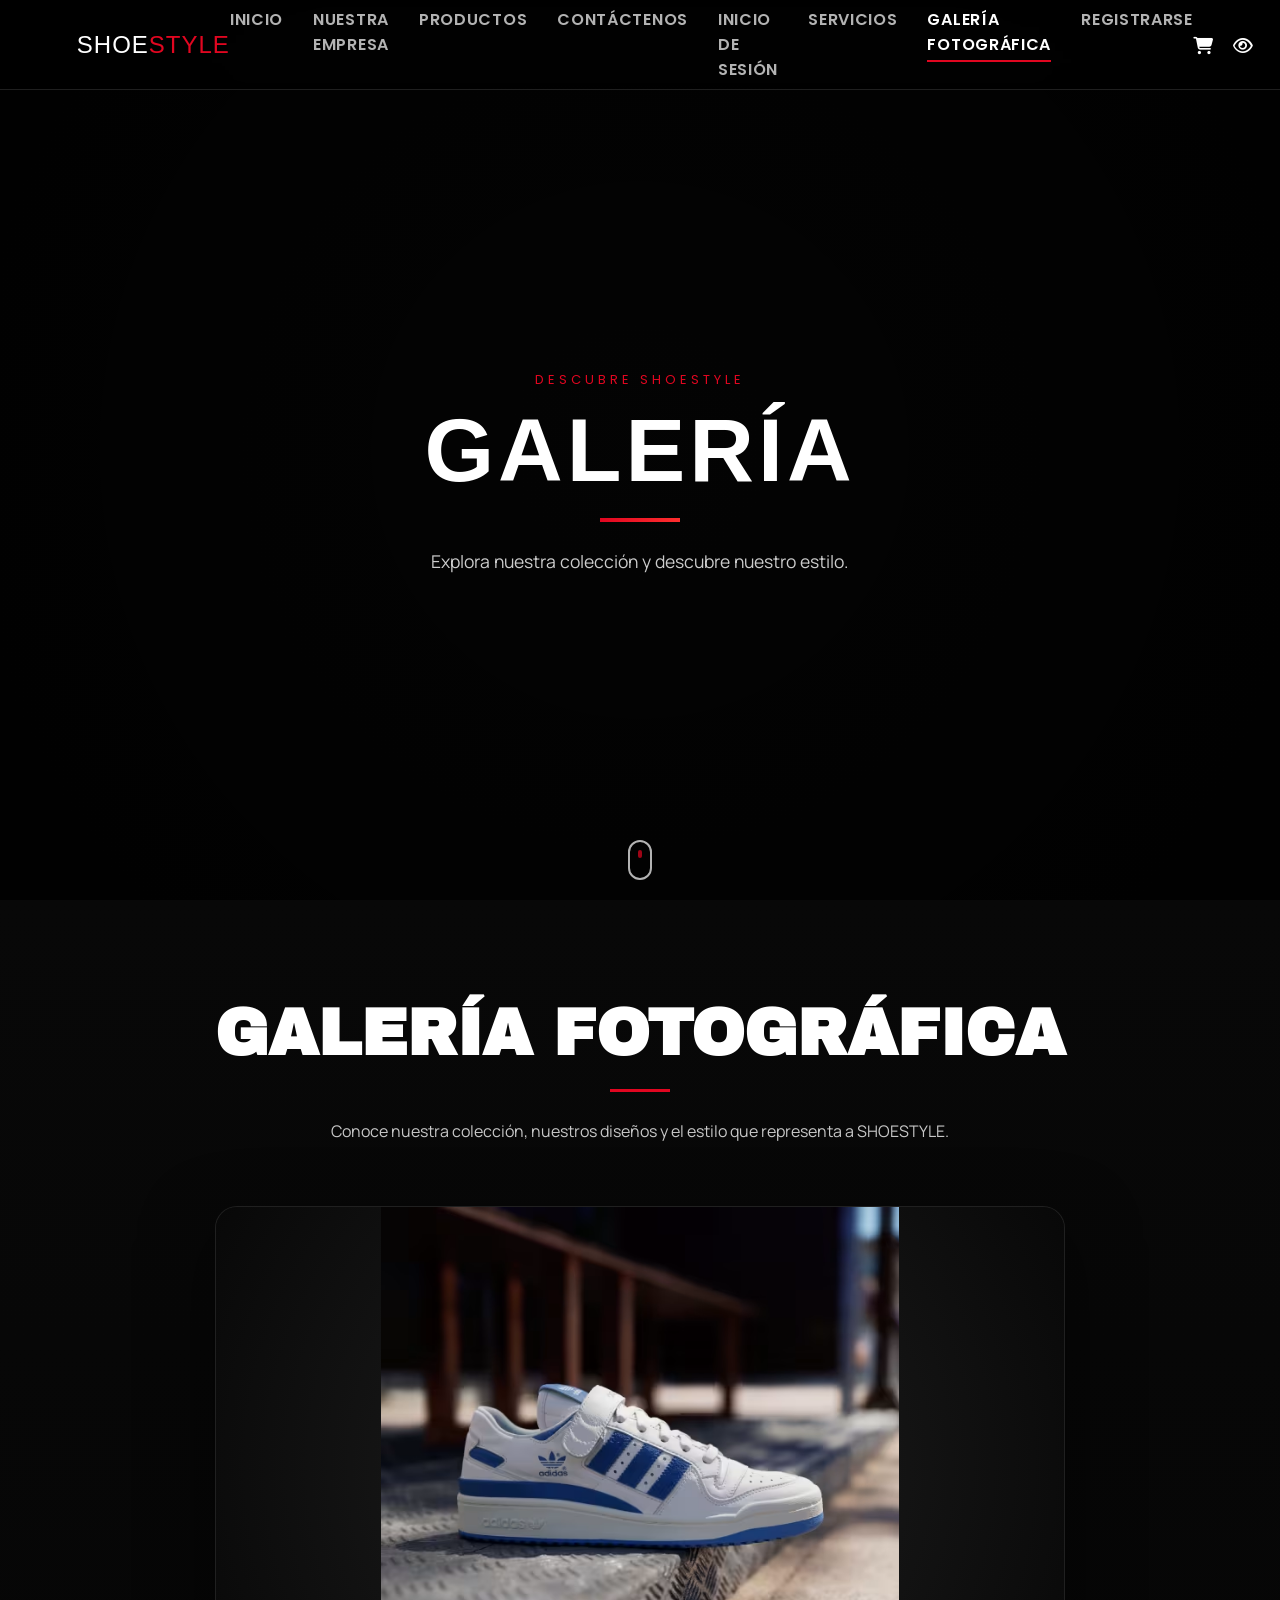
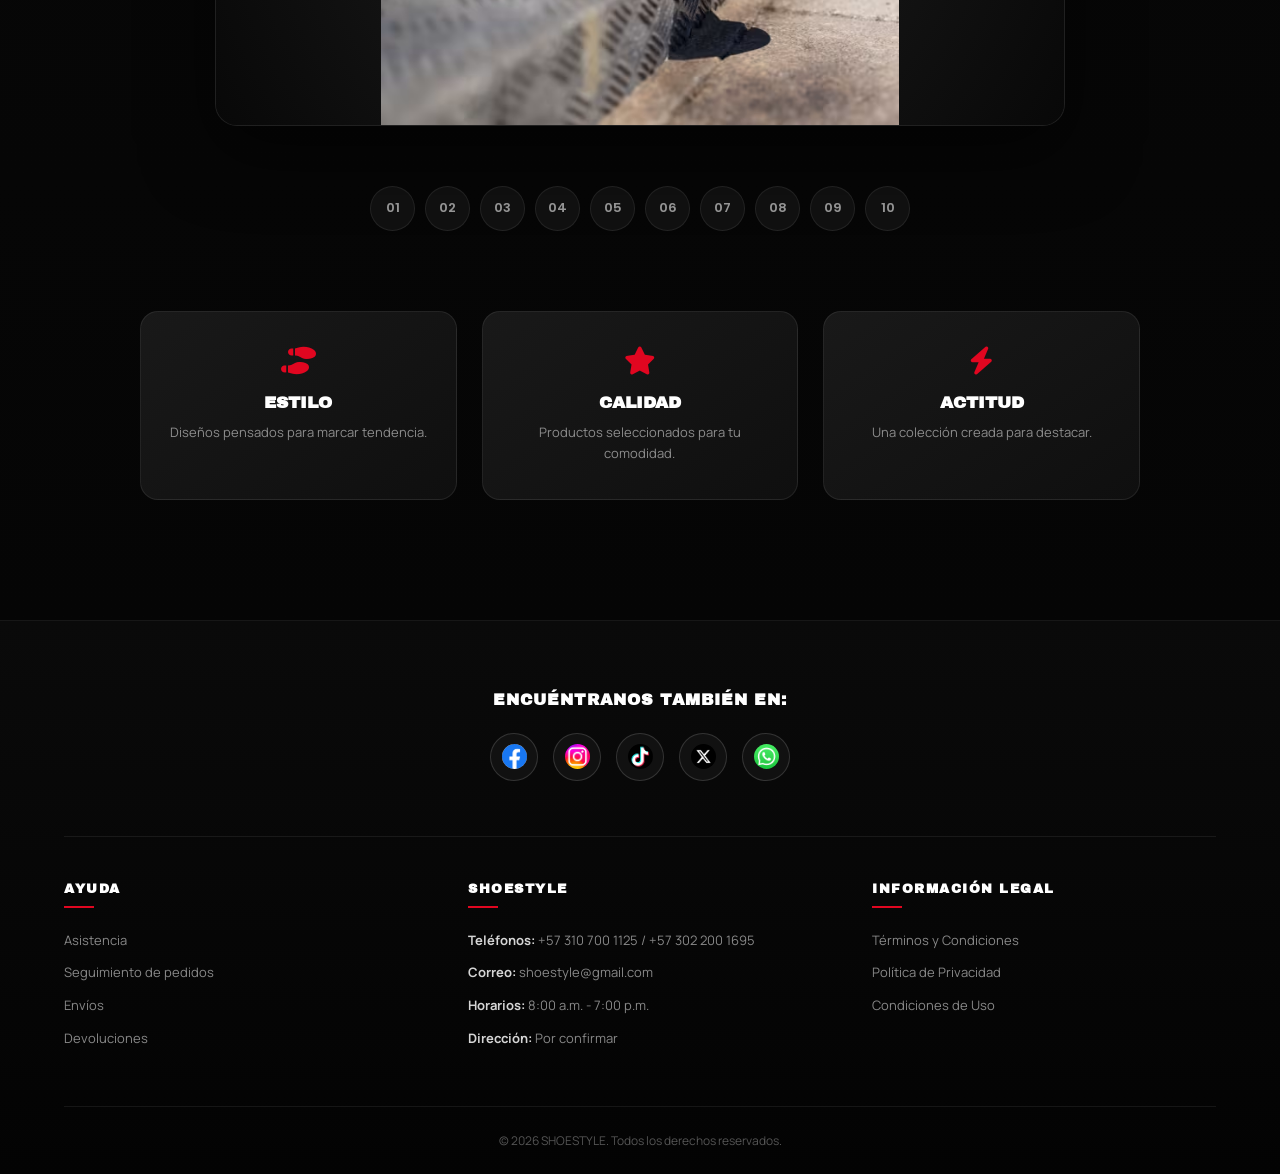
==== commit 37fe232f: "Update galeria fotografica.html" ====
--- a/paginas/galeria fotografica.html
+++ b/paginas/galeria fotografica.html
@@ -5,731 +5,675 @@
     <meta charset="UTF-8">
     <meta name="viewport" content="width=device-width, initial-scale=1.0">
 
-    <title>Contáctanos | SHOESTYLE</title>
-
-    <link rel="stylesheet" href="../CSS/CONTACTENOS7.CSS">
-
-    <!-- FUENTES -->
+    <meta
+        name="description"
+        content="Galería fotográfica de SHOESTYLE. Descubre nuestros diseños, colección y estilo."
+    >
+
+    <title>Galería Fotográfica | SHOESTYLE</title>
     <link rel="preconnect" href="https://fonts.googleapis.com">
     <link rel="preconnect" href="https://fonts.gstatic.com" crossorigin>
 
-    <link href="https://fonts.googleapis.com/css2?family=Archivo+Black&family=Bebas+Neue&display=swap"
-        rel="stylesheet">
-
-    <link href="https://fonts.googleapis.com/css2?family=Poppins:wght@300;400;500;600;700;800&display=swap"
-        rel="stylesheet">
-
-    <link href="https://fonts.googleapis.com/css2?family=Manrope:wght@200..800&display=swap"
-        rel="stylesheet">
-
-    <!-- FONT AWESOME -->
-    <link rel="stylesheet"
-        href="https://cdnjs.cloudflare.com/ajax/libs/font-awesome/6.5.1/css/all.min.css">
-
+    <link
+        href="https://fonts.googleapis.com/css2?family=Archivo+Black&family=Bebas+Neue&display=swap"
+        rel="stylesheet"
+    >
+
+    <link
+        href="https://fonts.googleapis.com/css2?family=Poppins:wght@300;400;500;600;700;800&display=swap"
+        rel="stylesheet"
+    >
+
+    <link href="https://fonts.googleapis.com/css2?family=Manrope:wght@200..800&display=swap"rel="stylesheet">
+    <link
+        rel="stylesheet"
+        href="https://cdnjs.cloudflare.com/ajax/libs/font-awesome/6.5.1/css/all.min.css"
+    >
+
+    <!-- =====================================================
+         CSS
+    ====================================================== -->
+
+    <link rel="stylesheet" href="../CSS/galeria.css">
 </head>
 
 
 <body>
 
-<div id="contenedor">
-
-    <!-- =====================================================
-         BANNER
-    ====================================================== -->
-
-    <header class="banner-portada">
-
-        <!-- IMAGEN -->
-        <div class="imagen-banner">
-
-            <img
-                src="../imagenes/descarga (1).jpg"
-                alt="Banner de productos SHOESTYLE">
-
-            <div class="capa-oscura"></div>
-
-        </div>
-
+    <div id="contenedor">
 
         <!-- =================================================
-             BARRA SUPERIOR
+             HEADER / HERO
         ================================================== -->
 
-        <div class="top-bar">
-
-            <!-- LOGO -->
-
-            <a href="../index.php" class="logo">
-                SHOE<span class="logo-rojo">STYLE</span>
-            </a>
+        <header class="banner-portada">
+
+            <!-- VIDEO DE FONDO -->
+
+            <div class="video-container">
+
+                <video
+                    class="video-fondo"
+                    autoplay
+                    muted
+                    loop
+                    playsinline
+                    aria-hidden="true"
+                >
+                    <source
+                        src="../Videos/VideoBackground-gallery2.mp4"
+                        type="video/mp4"
+                    >
+
+                    Tu navegador no soporta videos HTML5.
+                </video>
+
+                <div class="capa-oscura"></div>
+
+            </div>
 
 
             <!-- =================================================
-                 BOTÓN MENÚ MÓVIL
+                 BARRA DE NAVEGACIÓN
             ================================================== -->
 
-            <button
-                class="menu-toggle"
-                id="menuToggle"
-                aria-label="Abrir menú"
-                aria-expanded="false"
-                type="button">
-
-                <i class="fa-solid fa-bars"></i>
-
-            </button>
+            <div class="top-bar">
+
+                <!-- LOGO -->
+
+                <a
+                    href="../index.php"
+                    class="logo"
+                    aria-label="SHOESTYLE - Inicio"
+                >
+                    SHOE<span class="logo-rojo">STYLE</span>
+                </a>
+
+
+                <!-- MENÚ -->
+
+                <nav
+                    class="navegacion"
+                    aria-label="Navegación principal"
+                >
+
+                    <ul>
+
+                        <li>
+                            <a href="../index.php">
+                                INICIO
+                            </a>
+                        </li>
+
+                        <li>
+                            <a href="../paginas/nuestra empresa.html">
+                                NUESTRA EMPRESA
+                            </a>
+                        </li>
+
+                        <li>
+                            <a href="../paginas/productos.php">
+                                PRODUCTOS
+                            </a>
+                        </li>
+
+                        <li>
+                            <a href="../paginas/contactenos.html">
+                                CONTÁCTENOS
+                            </a>
+                        </li>
+
+
+                        <li>
+                            <a href="../paginas/inicio de sesion.html">
+                                INICIO DE SESIÓN
+                            </a>
+                        </li>
+
+                        <li>
+                            <a href="../paginas/servicios.html">
+                                SERVICIOS
+                            </a>
+                        </li>
+
+                        <li>
+                            <a
+                                href="#"
+                                class="activo"
+                                aria-current="page"
+                            >
+                                GALERÍA FOTOGRÁFICA
+                            </a>
+                        </li>
+                        
+
+                        <li>
+                            <a href="../paginas/registrarse.html">
+                                REGISTRARSE
+                            </a>
+                        </li>
+
+                    </ul>
+
+                </nav>
+
+
+                <!-- ICONOS -->
+
+                <div class="top-icons">
+
+                    <a
+                        href="#"
+                        class="icon-link"
+                        aria-label="Carrito de compras"
+                        title="Carrito de compras"
+                    >
+                        <i class="fa-solid fa-cart-shopping"></i>
+                    </a>
+
+                    <a
+                        href="#"
+                        class="icon-link"
+                        aria-label="Visualizar"
+                        title="Visualizar"
+                    >
+                        <i class="fa-regular fa-eye"></i>
+                    </a>
+
+                </div>
+
+            </div>
 
 
             <!-- =================================================
-                 NAVEGACIÓN
+                 CONTENIDO HERO
             ================================================== -->
 
-            <nav class="navegacion" id="navegacion">
-
-                <ul>
-
-                    <li>
-                        <a href="../index.php">
-                            INICIO
-                        </a>
-                    </li>
-
-                    <li>
-                        <a href="../paginas/nuestra empresa.html">
-                            NUESTRA EMPRESA
-                        </a>
-                    </li>
-
-                    <li>
-                        <a href="../paginas/productos.php">
-                            PRODUCTOS
-                        </a>
-                    </li>
-
-                    <li>
-                        <a href="#" class="activo">
-                            CONTACTANOS
-                        </a>
-                    </li>
-
-                    <li>
-                        <a href="../paginas/inicio de sesion.html">
-                            INICIO DE SESIÓN
-                        </a>
-                    </li>
-
-                    <li>
-                        <a href="../paginas/servicios.html">
-                            SERVICIOS
-                        </a>
-                    </li>
-
-                    <li>
-                        <a href="../paginas/galeria fotografica.html">
-                            GALERIA FOTOGRAFICA
-                        </a>
-                    </li>
-
-                    <li>
-                        <a href="../paginas/registrarse.html">
-                            REGISTRARSE
-                        </a>
-                    </li>
-
-                </ul>
-
-            </nav>
-
-
-            <!-- =================================================
-                 ICONOS
-            ================================================== -->
-
-            <div class="top-icons">
-
-                <a href="#" class="icon-link" aria-label="Carrito">
-                    <i class="fa-solid fa-cart-shopping"></i>
-                </a>
-
-                <a href="#" class="icon-link" aria-label="Visitas">
-                    <i class="fa-regular fa-eye"></i>
-                </a>
-
-            </div>
-
-        </div>
+            <div class="contenido-centro">
+
+                <p class="etiqueta-hero">
+                    DESCUBRE SHOESTYLE
+                </p>
+
+                <h1 class="titulo-hero">
+                    GALERÍA
+                </h1>
+
+                <p class="subtitulo">
+                    Explora nuestra colección y descubre nuestro estilo.
+                </p>
+
+            </div>
+
+
+            <!-- LEMA -->
+
+            <div class="lema-centro">
+
+                <p>
+                 
+                </p>
+
+            </div>
+
+
+            <!-- INDICADOR DE SCROLL -->
+
+            <div
+                class="scroll-indicator"
+                aria-hidden="true"
+            >
+
+                <div class="mouse">
+                    <div class="rueda"></div>
+                </div>
+
+            </div>
+
+        </header>
 
 
         <!-- =================================================
-             HERO
+             CONTENIDO PRINCIPAL
         ================================================== -->
 
-        <div class="contenido-centro">
-
-            <p class="etiqueta-hero">
-                ESTAMOS PARA AYUDARTE
-            </p>
-
-            <h1 class="titulo-hero">
-                CONTÁCTANOS
-            </h1>
-
-            <p class="subtitulo">
-                Ponte en contacto con el equipo de SHOESTYLE.
-            </p>
-
-        </div>
+        <main>
+
+            <section
+                class="galeria"
+                aria-labelledby="titulo-galeria"
+            >
+
+
+                <h2 id="titulo-galeria">
+                    GALERÍA FOTOGRÁFICA
+                </h2>
+
+                <p class="descripcion-galeria">
+                    Conoce nuestra colección, nuestros diseños y
+                    el estilo que representa a SHOESTYLE.
+                </p>
+
+
+                <!-- =================================================
+                     VISOR DE GALERÍA
+                ================================================== -->
+
+                <div class="galeria-contenedor">
+
+                    <div
+                        class="visor"
+                        aria-label="Galería de imágenes SHOESTYLE"
+                    >
+
+                        <ul class="slider">
+
+                            <li id="slide1">
+                                <img
+                                    src="../imagenes/IMAGEN 1.JPG"
+                                    alt="Colección SHOESTYLE - Imagen 1"
+                                >
+                            </li>
+
+                            <li id="slide2">
+                                <img
+                                    src="../imagenes/IMAGEN 2.JPG"
+                                    alt="Colección SHOESTYLE - Imagen 2"
+                                >
+                            </li>
+
+                            <li id="slide3">
+                                <img
+                                    src="../imagenes/IMAGEN 3.avif"
+                                    alt="Colección SHOESTYLE - Imagen 3"
+                                >
+                            </li>
+
+                            <li id="slide4">
+                                <img
+                                    src="../imagenes/IMAGEN 4.jpg"
+                                    alt="Colección SHOESTYLE - Imagen 4"
+                                >
+                            </li>
+
+                            <li id="slide5">
+                                <img
+                                    src="../imagenes/IMAGEN 5.jpg"
+                                    alt="Colección SHOESTYLE - Imagen 5"
+                                >
+                            </li>
+
+                            <li id="slide6">
+                                <img
+                                    src="../imagenes/IMAGEN 6.jpg"
+                                    alt="Colección SHOESTYLE - Imagen 6"
+                                >
+                            </li>
+
+                            <li id="slide7">
+                                <img
+                                    src="../imagenes/IMAGEN 7.JPG"
+                                    alt="Colección SHOESTYLE - Imagen 7"
+                                >
+                            </li>
+
+                            <li id="slide8">
+                                <img
+                                    src="../imagenes/IMAGEN 8.JPG"
+                                    alt="Colección SHOESTYLE - Imagen 8"
+                                >
+                            </li>
+
+                            <li id="slide9">
+                                <img
+                                    src="../imagenes/imagen_9.jpg"
+                                    alt="Colección SHOESTYLE - Imagen 9"
+                                >
+                            </li>
+
+                            <li id="slide10">
+                                <img
+                                    src="../imagenes/IMAGEN 10.JPG"
+                                    alt="Colección SHOESTYLE - Imagen 10"
+                                >
+                            </li>
+
+                        </ul>
+
+                    </div>
+
+
+                    <!-- =================================================
+                         CONTROLES
+                    ================================================== -->
+
+                    <div
+                        class="controles-galeria"
+                        aria-label="Seleccionar imagen"
+                    >
+
+                        <a href="#slide1" aria-label="Ver imagen 1">
+                            01
+                        </a>
+
+                        <a href="#slide2" aria-label="Ver imagen 2">
+                            02
+                        </a>
+
+                        <a href="#slide3" aria-label="Ver imagen 3">
+                            03
+                        </a>
+
+                        <a href="#slide4" aria-label="Ver imagen 4">
+                            04
+                        </a>
+
+                        <a href="#slide5" aria-label="Ver imagen 5">
+                            05
+                        </a>
+
+                        <a href="#slide6" aria-label="Ver imagen 6">
+                            06
+                        </a>
+
+                        <a href="#slide7" aria-label="Ver imagen 7">
+                            07
+                        </a>
+
+                        <a href="#slide8" aria-label="Ver imagen 8">
+                            08
+                        </a>
+
+                        <a href="#slide9" aria-label="Ver imagen 9">
+                            09
+                        </a>
+
+                        <a href="#slide10" aria-label="Ver imagen 10">
+                            10
+                        </a>
+
+                    </div>
+
+                </div>
+
+
+                <!-- =================================================
+                     INFORMACIÓN
+                ================================================== -->
+
+                <div class="galeria-info">
+
+                    <article class="info-item">
+
+                        <i
+                            class="fa-solid fa-shoe-prints"
+                            aria-hidden="true"
+                        ></i>
+
+                        <h3>
+                            ESTILO
+                        </h3>
+
+                        <p>
+                            Diseños pensados para marcar tendencia.
+                        </p>
+
+                    </article>
+
+
+                    <article class="info-item">
+
+                        <i
+                            class="fa-solid fa-star"
+                            aria-hidden="true"
+                        ></i>
+
+                        <h3>
+                            CALIDAD
+                        </h3>
+
+                        <p>
+                            Productos seleccionados para tu comodidad.
+                        </p>
+
+                    </article>
+
+
+                    <article class="info-item">
+
+                        <i
+                            class="fa-solid fa-bolt"
+                            aria-hidden="true"
+                        ></i>
+
+                        <h3>
+                            ACTITUD
+                        </h3>
+
+                        <p>
+                            Una colección creada para destacar.
+                        </p>
+
+                    </article>
+
+                </div>
+
+            </section>
+
+        </main>
 
 
         <!-- =================================================
-             LEMA
+             FOOTER
         ================================================== -->
 
-        <div class="lema-centro">
-
-            <p>
-                TU ESTILO EMPIEZA POR LOS PIES
-            </p>
-
-        </div>
-
-
-        <!-- =================================================
-             SCROLL
-        ================================================== -->
-
-        <div class="scroll-indicator">
-
-            <div class="mouse">
-                <div class="rueda"></div>
-            </div>
-
-        </div>
-
-    </header>
-
-
-    <!-- =====================================================
-         CONTENIDO PRINCIPAL
-    ====================================================== -->
-
-    <main class="contacto">
-
-        <section class="contacto-seccion">
-
-            <!-- INFORMACIÓN -->
-
-            <div class="contacto-info">
-
-                <span class="seccion-etiqueta">
-                    SHOESTYLE
-                </span>
-
-                <h2>
-                    HABLEMOS
-                </h2>
-
-                <p class="texto-contacto">
-
-                    ¿Tienes alguna pregunta, sugerencia o necesitas
-                    información sobre nuestros productos?
-
-                    <br><br>
-
-                    Escríbenos y nuestro equipo estará encantado
-                    de ayudarte.
-
+        <footer>
+
+            <!-- REDES SOCIALES -->
+
+            <div class="redes-sociales">
+
+                <h3>
+                    ENCUÉNTRANOS TAMBIÉN EN:
+                </h3>
+
+                <div class="iconos-redes">
+
+                    <a
+                        href="https://www.facebook.com/profile.php?id=61575560894613&locale=es_LA"
+                        target="_blank"
+                        rel="noopener noreferrer"
+                        aria-label="Facebook"
+                    >
+                        <img
+                            src="../imagenes/facebook.png"
+                            alt="Facebook"
+                        >
+                    </a>
+
+                    <a
+                        href="#"
+                        aria-label="Instagram"
+                    >
+                        <img
+                            src="../imagenes/instagram.jpg"
+                            alt="Instagram"
+                        >
+                    </a>
+
+                    <a
+                        href="https://vm.tiktok.com/ZSHtArvgSS6t6-bfRuv/"
+                        target="_blank"
+                        rel="noopener noreferrer"
+                        aria-label="TikTok"
+                    >
+                        <img
+                            src="../imagenes/tiktok.png"
+                            alt="TikTok"
+                        >
+                    </a>
+
+                    <a
+                        href="https://x.com/shoestyle397157"
+                        target="_blank"
+                        rel="noopener noreferrer"
+                        aria-label="X"
+                    >
+                        <img
+                            src="../imagenes/twitter.png"
+                            alt="X"
+                        >
+                    </a>
+
+                    <a
+                        href="https://chat.whatsapp.com/EopjMlzLqiFFMkKOCvCasU?mode=ems_copy_c"
+                        target="_blank"
+                        rel="noopener noreferrer"
+                        aria-label="WhatsApp"
+                    >
+                        <img
+                            src="../imagenes/whatsapp.png"
+                            alt="WhatsApp"
+                        >
+                    </a>
+
+                </div>
+
+            </div>
+
+
+            <!-- INFORMACIÓN DEL FOOTER -->
+
+            <div class="footer-info">
+
+                <!-- AYUDA -->
+
+                <div class="columna">
+
+                    <h4>
+                        AYUDA
+                    </h4>
+
+                    <ul>
+
+                        <li>
+                            <a href="https://chat.whatsapp.com/EopjMlzLqiFFMkKOCvCasU?mode=ems_copy_c">
+                                Asistencia
+                            </a>
+                        </li>
+
+                        <li>
+                            <a href="https://chat.whatsapp.com/EopjMlzLqiFFMkKOCvCasU?mode=ems_copy_c">
+                                Seguimiento de pedidos
+                            </a>
+                        </li>
+
+                        <li>
+                            <a href="https://chat.whatsapp.com/EopjMlzLqiFFMkKOCvCasU?mode=ems_copy_c">
+                                Envíos
+                            </a>
+                        </li>
+
+                        <li>
+                            <a href="https://chat.whatsapp.com/EopjMlzLqiFFMkKOCvCasU?mode=ems_copy_c">
+                                Devoluciones
+                            </a>
+                        </li>
+
+                    </ul>
+
+                </div>
+
+
+                <!-- INFORMACIÓN SHOESTYLE -->
+
+                <div class="columna">
+
+                    <h4>
+                        SHOESTYLE
+                    </h4>
+
+                    <ul>
+
+                        <li>
+                            <strong>Teléfonos:</strong>
+                            +57 310 700 1125 /
+                            +57 302 200 1695
+                        </li>
+
+                        <li>
+                            <strong>Correo:</strong>
+                            shoestyle@gmail.com
+                        </li>
+
+                        <li>
+                            <strong>Horarios:</strong>
+                            8:00 a.m. - 7:00 p.m.
+                        </li>
+
+                        <li>
+                            <strong>Dirección:</strong>
+                            Por confirmar
+                        </li>
+
+                    </ul>
+
+                </div>
+
+
+                <!-- INFORMACIÓN LEGAL -->
+
+                <div class="columna">
+
+                    <h4>
+                        INFORMACIÓN LEGAL
+                    </h4>
+
+                    <ul>
+
+                        <li>
+                            <a
+                                href="../paginas/terminos.pdf"
+                                target="_blank"
+                                rel="noopener noreferrer"
+                            >
+                                Términos y Condiciones
+                            </a>
+                        </li>
+
+                        <li>
+                            <a href="#">
+                                Política de Privacidad
+                            </a>
+                        </li>
+
+                        <li>
+                            <a href="#">
+                                Condiciones de Uso
+                            </a>
+                        </li>
+
+                    </ul>
+
+                </div>
+
+            </div>
+
+
+            <!-- COPYRIGHT -->
+
+            <div class="copyright">
+
+                <p>
+                    &copy; 2026 SHOESTYLE.
+                    Todos los derechos reservados.
                 </p>
 
-
-                <!-- DATOS -->
-
-                <div class="datos-contacto">
-
-                    <div class="dato">
-
-                        <div class="dato-icono">
-                            <i class="fa-solid fa-phone"></i>
-                        </div>
-
-                        <div>
-
-                            <h3>
-                                TELÉFONOS
-                            </h3>
-
-                            <p>
-                                +57 310 700 1125
-                            </p>
-
-                            <p>
-                                +57 302 200 1695
-                            </p>
-
-                        </div>
-
-                    </div>
-
-
-                    <div class="dato">
-
-                        <div class="dato-icono">
-                            <i class="fa-solid fa-envelope"></i>
-                        </div>
-
-                        <div>
-
-                            <h3>
-                                CORREO
-                            </h3>
-
-                            <p>
-                                shoestyle@gmail.com
-                            </p>
-
-                        </div>
-
-                    </div>
-
-
-                    <div class="dato">
-
-                        <div class="dato-icono">
-                            <i class="fa-solid fa-clock"></i>
-                        </div>
-
-                        <div>
-
-                            <h3>
-                                HORARIO
-                            </h3>
-
-                            <p>
-                                8:00 a.m - 7:00 p.m
-                            </p>
-
-                        </div>
-
-                    </div>
-
-
-                    <div class="dato">
-
-                        <div class="dato-icono">
-                            <i class="fa-solid fa-location-dot"></i>
-                        </div>
-
-                        <div>
-
-                            <h3>
-                                DIRECCIÓN
-                            </h3>
-
-                            <p>
-                                Por confirmar
-                            </p>
-
-                        </div>
-
-                    </div>
-
-                </div>
-
-            </div>
-
-
-            <!-- =================================================
-                 FORMULARIO
-            ================================================== -->
-
-            <div class="formulario-contacto">
-
-                <div class="formulario-header">
-
-                    <span class="formulario-etiqueta">
-                        ESCRÍBENOS
-                    </span>
-
-                    <h2>
-                        CONTÁCTANOS
-                    </h2>
-
-                </div>
-
-
-                <form
-                    action="../PHP/guardar_contacto.php"
-                    method="post">
-
-                    <!-- NOMBRE -->
-
-                    <div class="campo">
-
-                        <label for="nombre">
-                            NOMBRE COMPLETO
-                        </label>
-
-                        <input
-                            type="text"
-                            id="nombre"
-                            name="nombre"
-                            placeholder="Nombre completo"
-                            autocomplete="name"
-                            required>
-
-                    </div>
-
-
-                    <!-- CORREO -->
-
-                    <div class="campo">
-
-                        <label for="email">
-                            CORREO ELECTRÓNICO
-                        </label>
-
-                        <input
-                            type="email"
-                            id="email"
-                            name="email"
-                            placeholder="Correo electrónico"
-                            autocomplete="email"
-                            required>
-
-                    </div>
-
-
-                    <!-- TELÉFONO -->
-
-                    <div class="campo">
-
-                        <label for="telefono">
-                            TELÉFONO
-                        </label>
-
-                        <input
-                            type="tel"
-                            id="telefono"
-                            name="telefono"
-                            placeholder="Teléfono (opcional)"
-                            autocomplete="tel">
-
-                    </div>
-
-
-                    <!-- MENSAJE -->
-
-                    <div class="campo">
-
-                        <label for="mensaje">
-                            MENSAJE
-                        </label>
-
-                        <textarea
-                            id="mensaje"
-                            name="mensaje"
-                            rows="6"
-                            placeholder="Escribe tu mensaje..."
-                            required></textarea>
-
-                    </div>
-
-
-                    <!-- BOTÓN -->
-
-                    <button type="submit">
-
-                        ENVIAR MENSAJE
-
-                        <i class="fa-solid fa-paper-plane"></i>
-
-                    </button>
-
-                </form>
-
-            </div>
-
-        </section>
-
-    </main>
-
-
-    <!-- =====================================================
-         FOOTER
-    ====================================================== -->
-
-    <footer>
-
-        <!-- REDES -->
-
-        <div class="redes-sociales">
-
-            <h3>
-                ENCUÉNTRANOS TAMBIÉN EN:
-            </h3>
-
-            <div class="iconos-redes">
-
-                <a
-                    href="https://www.facebook.com/profile.php?id=61575560894613&locale=es_LA"
-                    target="_blank"
-                    rel="noopener noreferrer">
-
-                    <img
-                        src="../imagenes/facebook.png"
-                        alt="Facebook">
-
-                </a>
-
-
-                <a href="#" aria-label="Instagram">
-
-                    <img
-                        src="../imagenes/instagram.jpg"
-                        alt="Instagram">
-
-                </a>
-
-
-                <a
-                    href="https://vm.tiktok.com/ZSHtArvgSS6t6-bfRuv/"
-                    target="_blank"
-                    rel="noopener noreferrer">
-
-                    <img
-                        src="../imagenes/tiktok.png"
-                        alt="TikTok">
-
-                </a>
-
-
-                <a
-                    href="https://x.com/shoestyle397157"
-                    target="_blank"
-                    rel="noopener noreferrer">
-
-                    <img
-                        src="../imagenes/twitter.png"
-                        alt="X">
-
-                </a>
-
-
-                <a
-                    href="https://chat.whatsapp.com/EopjMlzLqiFFMkKOCvCasU?mode=ems_copy_c"
-                    target="_blank"
-                    rel="noopener noreferrer">
-
-                    <img
-                        src="../imagenes/whatsapp.png"
-                        alt="WhatsApp">
-
-                </a>
-
-            </div>
-
-        </div>
-
-
-        <!-- =================================================
-             INFORMACIÓN FOOTER
-        ================================================== -->
-
-        <div class="footer-info">
-
-            <!-- AYUDA -->
-
-            <div class="columna">
-
-                <h4>
-                    AYUDA
-                </h4>
-
-                <ul>
-
-                    <li>
-                        <a href="https://chat.whatsapp.com/EopjMlzLqiFFMkKOCvCasU?mode=ems_copy_c">
-                            Asistencia
-                        </a>
-                    </li>
-
-                    <li>
-                        <a href="https://chat.whatsapp.com/EopjMlzLqiFFMkKOCvCasU?mode=ems_copy_c">
-                            Seguimiento de pedidos
-                        </a>
-                    </li>
-
-                    <li>
-                        <a href="https://chat.whatsapp.com/EopjMlzLqiFFMkKOCvCasU?mode=ems_copy_c">
-                            Envíos
-                        </a>
-                    </li>
-
-                    <li>
-                        <a href="https://chat.whatsapp.com/EopjMlzLqiFFMkKOCvCasU?mode=ems_copy_c">
-                            Devoluciones
-                        </a>
-                    </li>
-
-                </ul>
-
-            </div>
-
-
-            <!-- SHOESTYLE -->
-
-            <div class="columna">
-
-                <h4>
-                    SHOESTYLE
-                </h4>
-
-                <ul>
-
-                    <li>
-                        <strong>Teléfonos:</strong>
-                        +57 310 700 1125 /
-                        +57 302 200 1695
-                    </li>
-
-                    <li>
-                        <strong>Correo:</strong>
-                        shoestyle@gmail.com
-                    </li>
-
-                    <li>
-                        <strong>Horarios:</strong>
-                        8:00 a.m - 7:00 p.m
-                    </li>
-
-                    <li>
-                        <strong>Dirección:</strong>
-                        Por confirmar
-                    </li>
-
-                </ul>
-
-            </div>
-
-
-            <!-- INFORMACIÓN LEGAL -->
-
-            <div class="columna">
-
-                <h4>
-                    INFORMACIÓN LEGAL
-                </h4>
-
-                <ul>
-
-                    <li>
-                        <a
-                            href="../paginas/terminos.pdf"
-                            target="_blank">
-                            Términos y Condiciones
-                        </a>
-                    </li>
-
-                    <li>
-                        <a href="#">
-                            Política de Privacidad
-                        </a>
-                    </li>
-
-                    <li>
-                        <a href="#">
-                            Condiciones de Uso
-                        </a>
-                    </li>
-
-                </ul>
-
-            </div>
-
-        </div>
-
-
-        <!-- COPYRIGHT -->
-
-        <div class="copyright">
-
-            <p>
-                &copy; 2025 SHOESTYLE.
-                Todos los derechos reservados.
-            </p>
-
-        </div>
-
-    </footer>
-
-</div>
-
-
-<!-- =====================================================
-     JAVASCRIPT
-====================================================== -->
-
-<script>
-
-const menuToggle = document.getElementById("menuToggle");
-const navegacion = document.getElementById("navegacion");
-
-
-// ABRIR / CERRAR MENÚ
-
-menuToggle.addEventListener("click", () => {
-
-    navegacion.classList.toggle("menu-abierto");
-
-    const abierto =
-        navegacion.classList.contains("menu-abierto");
-
-    menuToggle.setAttribute(
-        "aria-expanded",
-        abierto
-    );
-
-    menuToggle.innerHTML = abierto
-        ? '<i class="fa-solid fa-xmark"></i>'
-        : '<i class="fa-solid fa-bars"></i>';
-
-});
-
-
-// CERRAR MENÚ AL SELECCIONAR UNA OPCIÓN
-
-document.querySelectorAll(".navegacion a").forEach(enlace => {
-
-    enlace.addEventListener("click", () => {
-
-        navegacion.classList.remove("menu-abierto");
-
-        menuToggle.setAttribute(
-            "aria-expanded",
-            "false"
-        );
-
-        menuToggle.innerHTML =
-            '<i class="fa-solid fa-bars"></i>';
-
-    });
-
-});
-
-
-// EVITAR SALTOS DE LOS #
-
-document.querySelectorAll('a[href="#"]').forEach(enlace => {
-
-    enlace.addEventListener("click", function(e) {
-
-        e.preventDefault();
-
-    });
-
-});
-
-</script>
+            </div>
+
+        </footer>
+
+    </div>
 
 </body>
 
--- a/CSS/galeria.css
+++ b/CSS/galeria.css
@@ -0,0 +1,1042 @@
+@import url('https://fonts.googleapis.com/css2?family=Archivo+Black&family=Bebas+Neue&display=swap');
+@import url('https://fonts.googleapis.com/css2?family=Poppins:wght@300;400;500;600;700;800&display=swap');
+@import url('https://fonts.googleapis.com/css2?family=Manrope:wght@200..800&display=swap');
+
+/* =========================================================
+   VARIABLES
+========================================================= */
+
+:root {
+    --rojo: #e10620;
+    --rojo-oscuro: #a20000;
+    --rojo-brillante: #ff2e2e;
+
+    --fondo: #050505;
+    --fondo-2: #0d0d0d;
+    --fondo-3: #151515;
+
+    --tarjeta: #181818;
+
+    --blanco: #ffffff;
+
+    --gris-claro: #c7c7c7;
+    --gris: #8c8c8c;
+    --gris-oscuro: #303030;
+
+    --borde: rgba(255, 255, 255, 0.08);
+    --borde-hover: rgba(225, 6, 32, 0.65);
+}
+
+/* =========================================================
+   RESET
+========================================================= */
+
+* {
+    margin: 0;
+    padding: 0;
+    box-sizing: border-box;
+}
+
+html {
+    scroll-behavior: smooth;
+}
+
+body {
+    margin: 0;
+    background:
+        radial-gradient(
+            circle at top,
+            #151515 0%,
+            #050505 45%,
+            #030303 100%
+        );
+    color: var(--blanco);
+    font-family: 'Manrope', sans-serif;
+    overflow-x: hidden;
+}
+
+a {
+    text-decoration: none;
+}
+
+img {
+    max-width: 100%;
+    display: block;
+}
+
+/* =========================================================
+   CONTENEDOR
+========================================================= */
+
+#contenedor {
+    width: 100%;
+    min-height: 100vh;
+    background: var(--fondo);
+}
+
+/* =========================================================
+   BANNER / HERO
+========================================================= */
+
+.banner-portada {
+    position: relative;
+    width: 100%;
+    height: 100vh;
+
+    display: flex;
+    flex-direction: column;
+    justify-content: space-between;
+    align-items: center;
+
+    overflow: hidden;
+    color: var(--blanco);
+}
+
+.video-container {
+    position: absolute;
+    inset: 0;
+
+    width: 100%;
+    height: 100%;
+
+    z-index: 1;
+}
+
+.video-fondo {
+    width: 100%;
+    height: 100%;
+
+    object-fit: cover;
+}
+
+.capa-oscura {
+    position: absolute;
+    inset: 0;
+
+    background:
+        radial-gradient(
+            circle,
+            rgba(0, 0, 0, 0.3) 0%,
+            rgba(0, 0, 0, 0.88) 100%
+        );
+
+    z-index: 2;
+}
+
+/* =========================================================
+   MENÚ
+========================================================= */
+
+.top-bar {
+    position: relative;
+    z-index: 10;
+
+    width: 100%;
+    min-height: 90px;
+
+    padding: 0 6%;
+
+    display: flex;
+    align-items: center;
+    justify-content: space-between;
+
+    border-bottom: 1px solid rgba(255, 255, 255, 0.12);
+
+    background: rgba(0, 0, 0, 0.25);
+    backdrop-filter: blur(10px);
+}
+
+.logo {
+    color: var(--blanco);
+
+    font-size: 1.5rem;
+    letter-spacing: 1px;
+
+    font-family: 'Impact', 'Arial Black', sans-serif;
+}
+
+.logo-rojo {
+    color: var(--rojo);
+}
+
+.navegacion ul {
+    list-style: none;
+
+    display: flex;
+    gap: 30px;
+}
+
+.navegacion ul li a {
+    position: relative;
+
+    color: #b3b3b3;
+
+    font-family: 'Poppins', sans-serif;
+    font-size: 0.8  5rem;
+    font-weight: 600;
+
+    letter-spacing: 0.7px;
+
+    transition: color 0.3s ease;
+}
+
+.navegacion ul li a:hover,
+.navegacion ul li a.activo {
+    color: var(--blanco);
+}
+
+.navegacion ul li a.activo::after {
+    content: "";
+
+    position: absolute;
+    left: 0;
+    bottom: -6px;
+
+    width: 100%;
+    height: 2px;
+
+    background: var(--rojo);
+}
+
+/* =========================================================
+   ICONOS
+========================================================= */
+
+.top-icons {
+    display: flex;
+    gap: 20px;
+
+    z-index: 10;
+}
+
+.icon-link {
+    color: var(--blanco);
+
+    font-size: 1.1rem;
+
+    transition:
+        color 0.3s ease,
+        transform 0.3s ease;
+}
+
+.icon-link:hover {
+    color: var(--rojo);
+    transform: scale(1.1);
+}
+
+/* =========================================================
+   HERO
+========================================================= */
+
+.contenido-centro {
+
+    position: relative;
+
+    z-index: 10;
+
+    text-align: center;
+
+    max-width: 900px;
+
+    padding: 0 20px;
+
+    margin-top: -40px;
+
+    animation:
+        aparecerHero 1s ease forwards;
+}
+
+@keyframes aparecerHero {
+
+    from {
+        opacity: 0;
+        transform: translateY(25px);
+    }
+
+    to {
+        opacity: 1;
+        transform: translateY(0);
+    }
+}
+
+
+/* =========================================================
+   ETIQUETA HERO
+========================================================= */
+
+.etiqueta-hero {
+
+    margin-bottom: 18px;
+
+    color: var(--rojo);
+
+    font-family: 'poppins', sans-serif;
+
+    font-size: 13px;
+
+    letter-spacing: 4px;
+}
+
+
+/* =========================================================
+   TÍTULO HERO
+========================================================= */
+
+.titulo-hero {
+
+        font-family: 'Impact', 'Arial Black', sans-serif;
+
+
+    font-size:
+        clamp(3rem, 7vw, 6rem);
+
+    line-height: 0.95;
+
+    letter-spacing: 4px;
+
+    text-transform: uppercase;
+}
+
+.titulo-hero::after {
+
+    content: "";
+
+    display: block;
+
+    width: 80px;
+    height: 4px;
+
+    margin: 25px auto 0;
+
+    background:
+        linear-gradient(
+            90deg,
+            var(--rojo),
+            var(--rojo-brillante)
+        );
+}
+
+
+/* =========================================================
+   SUBTÍTULO
+========================================================= */
+
+.subtitulo {
+
+    margin-top: 25px;
+
+    color: #cccccc;
+
+    font-family: 'Manrope', sans-serif;
+
+    font-size: clamp(0.9rem, 2vw, 1.1rem);
+
+    line-height: 1.6;
+}
+
+
+/* =========================================================
+   LEMA
+========================================================= */
+
+.lema-centro {
+
+    position: relative;
+
+    z-index: 10;
+
+    text-align: center;
+
+    margin-bottom: 5px;
+}
+
+.lema-centro p {
+
+    color: rgba(255,255,255,0.75);
+
+    font-family: 'Bebas Neue', sans-serif;
+
+    font-size: clamp(1rem, 2vw, 1.5rem);
+
+    letter-spacing: 5px;
+
+    text-shadow:
+        0 3px 15px rgba(0,0,0,0.8);
+}
+
+
+
+/* =========================================================
+   SCROLL
+========================================================= */
+
+.scroll-indicator {
+    position: absolute;
+
+    bottom: 20px;
+
+    z-index: 10;
+
+    opacity: 0.7;
+}
+
+.mouse {
+    width: 24px;
+    height: 40px;
+
+    display: flex;
+    justify-content: center;
+
+    padding-top: 8px;
+
+    border: 2px solid var(--blanco);
+    border-radius: 20px;
+}
+
+.rueda {
+    width: 4px;
+    height: 8px;
+
+    background: var(--rojo);
+
+    border-radius: 2px;
+
+    animation: encoger-rueda 1.5s infinite;
+}
+
+@keyframes encoger-rueda {
+    0% {
+        opacity: 1;
+        transform: translateY(0);
+    }
+
+    100% {
+        opacity: 0;
+        transform: translateY(10px);
+    }
+}
+
+/* =========================================================
+   MAIN
+========================================================= */
+
+main {
+    width: 100%;
+
+    padding: 100px 5% 120px;
+
+    background:
+        linear-gradient(
+            180deg,
+            #080808 0%,
+            #050505 100%
+        );
+}
+
+.galeria {
+    width: min(1500px, 100%);
+
+    margin: auto;
+
+    text-align: center;
+}
+
+.seccion-etiqueta {
+    display: inline-block;
+
+    margin-bottom: 15px;
+
+    color: var(--rojo);
+
+    font-family: 'Poppins', sans-serif;
+
+    font-size: 13px;
+    font-weight: 700;
+
+    letter-spacing: 4px;
+}
+
+.galeria h2 {
+    font-family:
+        'Archivo Black',
+        'Arial Black',
+        sans-serif;
+
+    font-size: clamp(2.3rem, 5vw, 4rem);
+
+    line-height: 1.05;
+}
+
+.galeria h2::after {
+    content: "";
+
+    display: block;
+
+    width: 60px;
+    height: 3px;
+
+    margin: 22px auto 0;
+
+    background: var(--rojo);
+}
+
+.descripcion-galeria {
+    width: min(700px, 100%);
+
+    margin: 25px auto 60px;
+
+    color: var(--gris-claro);
+
+    font-size: 16px;
+    line-height: 1.8;
+}
+
+/* =========================================================
+   VISOR DE GALERÍA
+========================================================= */
+
+.galeria-contenedor {
+    width: 100%;
+
+    display: flex;
+    flex-direction: column;
+    justify-content: center;
+    align-items: center;
+
+    gap: 30px;
+}
+.visor {
+    position: relative;
+
+    width: 850px;
+    height: 520px;
+
+    max-width: 90%;
+
+    margin: 0 auto;
+
+    overflow: hidden;
+
+    border-radius: 22px;
+
+    background: #0d0d0d;
+
+    border: 1px solid var(--borde);
+
+    box-shadow:
+        0 25px 70px rgba(0, 0, 0, 0.6);
+}
+
+.slider {
+    position: relative;
+
+    width: 100%;
+    height: 100%;
+
+    margin: 0;
+    padding: 0;
+
+    list-style: none;
+}
+
+.slider li {
+    position: absolute;
+    inset: 0;
+
+    width: 100%;
+    height: 100%;
+
+    display: flex;
+    justify-content: center;
+    align-items: center;
+
+    opacity: 0;
+    visibility: hidden;
+
+    transition:
+        opacity 0.6s ease,
+        visibility 0.6s ease;
+}
+
+.slider li:first-child {
+    opacity: 1;
+    visibility: visible;
+}
+
+.slider li:target {
+    opacity: 1;
+    visibility: visible;
+    z-index: 5;
+}
+
+/* =========================================================
+   IMÁGENES
+========================================================= */
+
+.slider img {
+    width: 100%;
+    height: 100%;
+
+    max-width: none;
+
+    object-fit: contain;
+    object-position: center;
+
+    background:
+        radial-gradient(
+            circle,
+            #202020,
+            #080808
+        );
+
+    transition: transform 0.7s ease;
+}
+
+.slider li:target img {
+    animation: entrada-imagen 0.7s ease;
+}
+
+@keyframes entrada-imagen {
+    from {
+        transform: scale(1.05);
+    }
+
+    to {
+        transform: scale(1);
+    }
+}
+
+/* =========================================================
+   CONTROLES
+========================================================= */
+
+.controles-galeria {
+    display: flex;
+    justify-content: center;
+    flex-wrap: wrap;
+
+    gap: 10px;
+
+    margin-top: 30px;
+}
+
+.controles-galeria a {
+    width: 45px;
+    height: 45px;
+
+    display: flex;
+    align-items: center;
+    justify-content: center;
+
+    border: 1px solid var(--borde);
+    border-radius: 50%;
+
+    background: #111111;
+
+    color: #999999;
+
+    font-family: 'Poppins', sans-serif;
+
+    font-size: 13px;
+    font-weight: 600;
+
+    transition: all 0.3s ease;
+}
+
+.controles-galeria a:hover {
+    color: var(--blanco);
+
+    background: var(--rojo);
+
+    border-color: var(--rojo);
+
+    transform: translateY(-4px);
+
+    box-shadow:
+        0 8px 20px rgba(225, 6, 32, 0.25);
+}
+
+/* =========================================================
+   INFORMACIÓN
+========================================================= */
+
+.galeria-info {
+    width: min(1000px, 100%);
+
+    margin: 80px auto 0;
+
+    display: grid;
+
+    grid-template-columns: repeat(3, 1fr);
+
+    gap: 25px;
+}
+
+.info-item {
+    padding: 35px 25px;
+
+    background:
+        linear-gradient(
+            145deg,
+            #191919,
+            #0f0f0f
+        );
+
+    border: 1px solid var(--borde);
+    border-radius: 18px;
+
+    transition:
+        transform 0.3s ease,
+        border-color 0.3s ease;
+}
+
+.info-item:hover {
+    transform: translateY(-8px);
+
+    border-color: var(--borde-hover);
+}
+
+.info-item i {
+    margin-bottom: 18px;
+
+    color: var(--rojo);
+
+    font-size: 28px;
+}
+
+.info-item h3 {
+    margin-bottom: 10px;
+
+    font-family:
+        'Archivo Black',
+        sans-serif;
+
+    font-size: 17px;
+}
+
+.info-item p {
+    color: var(--gris);
+
+    font-family: 'Manrope', sans-serif;
+
+    font-size: 13px;
+    line-height: 1.6;
+}
+
+/* =========================================================
+   FOOTER
+========================================================= */
+
+footer {
+    width: 100%;
+
+    padding: 70px 5% 25px;
+
+    background:
+        linear-gradient(
+            180deg,
+            #0a0a0a,
+            #030303
+        );
+
+    border-top:
+        1px solid rgba(255, 255, 255, 0.08);
+
+    text-align: center;
+}
+
+.redes-sociales {
+    margin-bottom: 55px;
+}
+
+.redes-sociales h3 {
+    margin-bottom: 25px;
+
+    font-family:
+        'Archivo Black',
+        sans-serif;
+
+    font-size: 16px;
+
+    letter-spacing: 1px;
+}
+
+.iconos-redes {
+    display: flex;
+    justify-content: center;
+
+    gap: 15px;
+}
+
+.iconos-redes a {
+    width: 48px;
+    height: 48px;
+
+    display: flex;
+    align-items: center;
+    justify-content: center;
+
+    border: 1px solid rgba(255, 255, 255, 0.15);
+
+    border-radius: 50%;
+
+    background: #111111;
+
+    transition:
+        transform 0.3s ease,
+        border-color 0.3s ease,
+        background 0.3s ease;
+}
+
+.iconos-redes a:hover {
+    transform: translateY(-5px);
+
+    border-color: var(--rojo);
+
+    background: #181818;
+}
+
+.iconos-redes img {
+    width: 25px;
+    height: 25px;
+
+    object-fit: contain;
+
+    border-radius: 50%;
+}
+
+/* =========================================================
+   FOOTER INFO
+========================================================= */
+
+.footer-info {
+    width: min(1250px, 100%);
+
+    margin: auto;
+
+    padding: 45px 0;
+
+    display: grid;
+
+    grid-template-columns: repeat(3, 1fr);
+
+    gap: 60px;
+
+    text-align: left;
+
+    border-top:
+        1px solid rgba(255, 255, 255, 0.07);
+
+    border-bottom:
+        1px solid rgba(255, 255, 255, 0.07);
+}
+
+.footer-info h4 {
+    margin-bottom: 22px;
+
+    font-family:
+        'Archivo Black',
+        sans-serif;
+
+    font-size: 13px;
+
+    letter-spacing: 1.5px;
+}
+
+.footer-info h4::after {
+    content: "";
+
+    display: block;
+
+    width: 30px;
+    height: 2px;
+
+    margin-top: 10px;
+
+    background: var(--rojo);
+}
+
+.footer-info ul {
+    list-style: none;
+}
+
+.footer-info li {
+    margin-bottom: 12px;
+
+    color: #888888;
+
+    font-size: 13px;
+    line-height: 1.6;
+}
+
+.footer-info li strong {
+    color: #d5d5d5;
+}
+
+.footer-info li a {
+    color: #888888;
+
+    transition: color 0.3s ease;
+}
+
+.footer-info li a:hover {
+    color: var(--rojo);
+}
+
+/* =========================================================
+   COPYRIGHT
+========================================================= */
+
+.copyright {
+    padding-top: 25px;
+}
+
+.copyright p {
+    color: #555555;
+
+    font-size: 12px;
+}
+
+/* =========================================================
+   RESPONSIVE - TABLET
+========================================================= */
+
+@media (max-width: 1200px) {
+
+    .navegacion ul {
+        gap: 18px;
+    }
+
+    .navegacion ul li a {
+        font-size: 10px;
+    }
+}
+
+/* =========================================================
+   RESPONSIVE - TABLET PEQUEÑA
+========================================================= */
+
+@media (max-width: 900px) {
+
+    .top-bar {
+        padding: 22px 25px;
+    }
+
+    .navegacion {
+        display: none;
+    }
+
+    .visor {
+        height: 60vw;
+        min-height: 350px;
+    }
+
+    .galeria-info {
+        grid-template-columns: 1fr;
+
+        max-width: 550px;
+    }
+
+    .footer-info {
+        grid-template-columns: 1fr 1fr;
+
+        gap: 40px;
+    }
+}
+
+/* =========================================================
+   RESPONSIVE - MÓVIL
+========================================================= */
+
+@media (max-width: 600px) {
+
+    main {
+        padding: 70px 20px 80px;
+    }
+
+    .top-bar {
+        padding: 20px;
+    }
+
+    .logo {
+        font-size: 1.3rem;
+    }
+
+    .top-icons {
+        gap: 12px;
+    }
+
+    .contenido-centro {
+        margin-top: -20px;
+    }
+
+    .titulo-hero {
+        font-size: 4rem;
+    }
+
+    .subtitulo {
+        font-size: 14px;
+    }
+
+    .lema-centro {
+        bottom: 70px;
+
+        padding: 0 15px;
+    }
+
+    .lema-centro p {
+        font-size: 22px;
+        letter-spacing: 2px;
+
+        white-space: normal;
+    }
+
+    .visor {
+        width: 100%;
+        height: 75vw;
+
+        min-height: 250px;
+
+        border-radius: 15px;
+    }
+
+    .slider img {
+        width: 100%;
+        height: 100%;
+
+        object-fit: contain;
+    }
+
+    .controles-galeria {
+        gap: 7px;
+    }
+
+    .controles-galeria a {
+        width: 38px;
+        height: 38px;
+
+        font-size: 11px;
+    }
+
+    .footer-info {
+        grid-template-columns: 1fr;
+
+        gap: 35px;
+
+        text-align: center;
+    }
+
+    .footer-info h4::after {
+        margin-left: auto;
+        margin-right: auto;
+    }
+
+    .iconos-redes {
+        gap: 10px;
+    }
+
+    .iconos-redes a {
+        width: 42px;
+        height: 42px;
+    }
+}
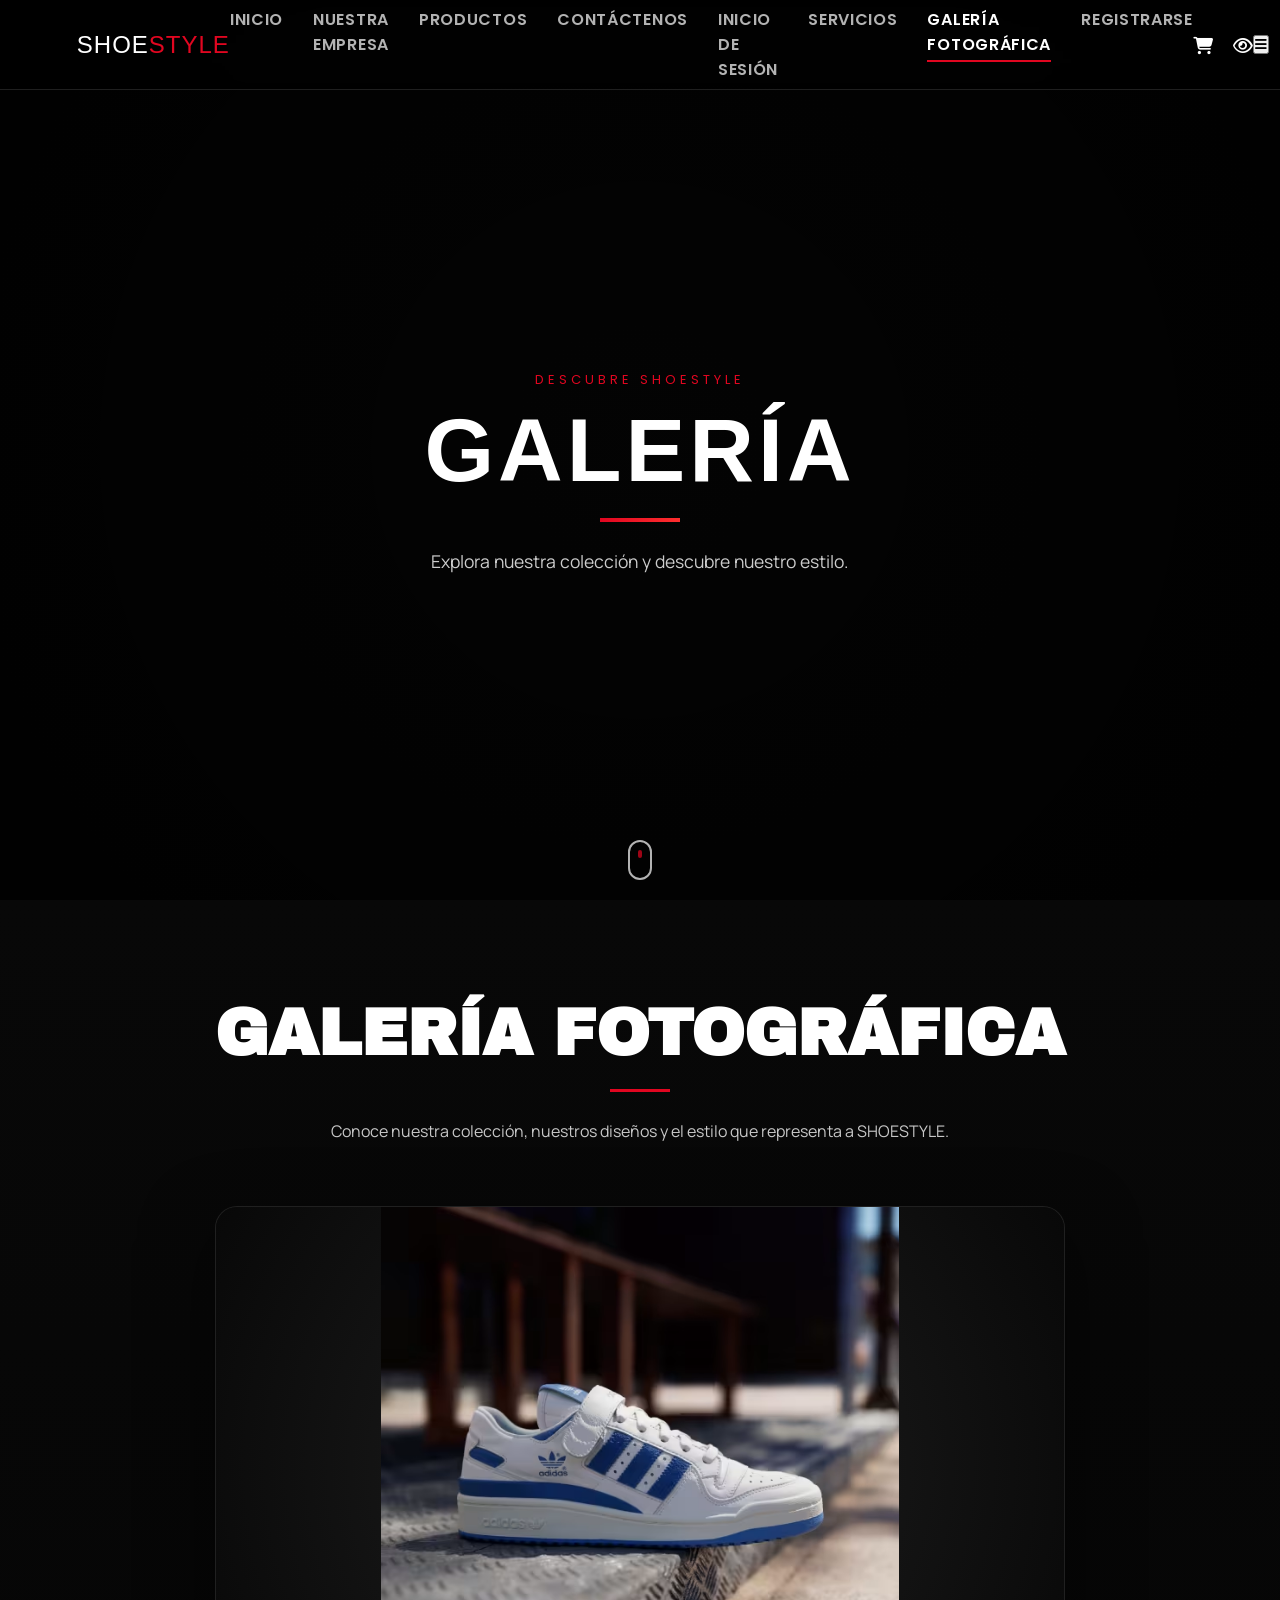
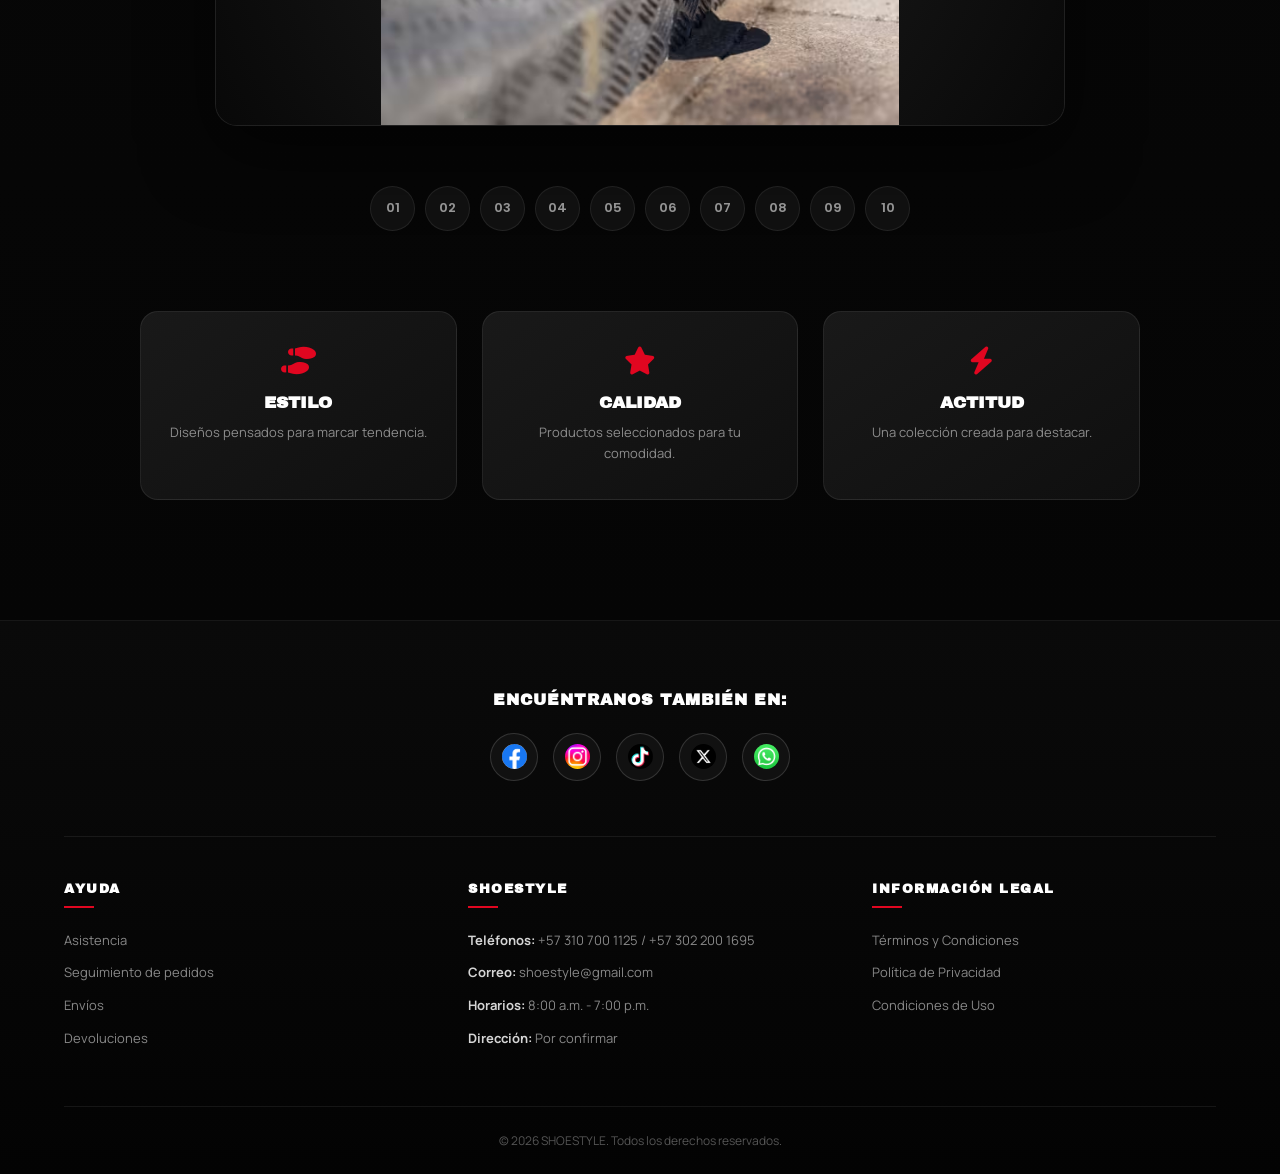
==== commit 19e99027: "Update galeria fotografica.html" ====
--- a/paginas/galeria fotografica.html
+++ b/paginas/galeria fotografica.html
@@ -11,6 +11,11 @@
     >
 
     <title>Galería Fotográfica | SHOESTYLE</title>
+
+    <!-- =====================================================
+         FUENTES
+    ====================================================== -->
+
     <link rel="preconnect" href="https://fonts.googleapis.com">
     <link rel="preconnect" href="https://fonts.gstatic.com" crossorigin>
 
@@ -24,7 +29,15 @@
         rel="stylesheet"
     >
 
-    <link href="https://fonts.googleapis.com/css2?family=Manrope:wght@200..800&display=swap"rel="stylesheet">
+    <link
+        href="https://fonts.googleapis.com/css2?family=Manrope:wght@200..800&display=swap"
+        rel="stylesheet"
+    >
+
+    <!-- =====================================================
+         FONT AWESOME
+    ====================================================== -->
+
     <link
         rel="stylesheet"
         href="https://cdnjs.cloudflare.com/ajax/libs/font-awesome/6.5.1/css/all.min.css"
@@ -34,13 +47,18 @@
          CSS
     ====================================================== -->
 
-    <link rel="stylesheet" href="../CSS/galeria.css">
+    <link
+        rel="stylesheet"
+        href="../CSS/galeria.css"
+    >
+
 </head>
 
 
 <body>
 
     <div id="contenedor">
+
 
         <!-- =================================================
              HEADER / HERO
@@ -48,7 +66,10 @@
 
         <header class="banner-portada">
 
-            <!-- VIDEO DE FONDO -->
+
+            <!-- =================================================
+                 VIDEO DE FONDO
+            ================================================== -->
 
             <div class="video-container">
 
@@ -60,13 +81,16 @@
                     playsinline
                     aria-hidden="true"
                 >
+
                     <source
                         src="../Videos/VideoBackground-gallery2.mp4"
                         type="video/mp4"
                     >
 
                     Tu navegador no soporta videos HTML5.
+
                 </video>
+
 
                 <div class="capa-oscura"></div>
 
@@ -79,7 +103,10 @@
 
             <div class="top-bar">
 
-                <!-- LOGO -->
+
+                <!-- =================================================
+                     LOGO
+                ================================================== -->
 
                 <a
                     href="../index.php"
@@ -90,10 +117,13 @@
                 </a>
 
 
-                <!-- MENÚ -->
+                <!-- =================================================
+                     NAVEGACIÓN
+                ================================================== -->
 
                 <nav
                     class="navegacion"
+                    id="menu-navegacion"
                     aria-label="Navegación principal"
                 >
 
@@ -105,18 +135,21 @@
                             </a>
                         </li>
 
+
                         <li>
                             <a href="../paginas/nuestra empresa.html">
                                 NUESTRA EMPRESA
                             </a>
                         </li>
 
+
                         <li>
                             <a href="../paginas/productos.php">
                                 PRODUCTOS
                             </a>
                         </li>
 
+
                         <li>
                             <a href="../paginas/contactenos.html">
                                 CONTÁCTENOS
@@ -130,11 +163,15 @@
                             </a>
                         </li>
 
+
                         <li>
                             <a href="../paginas/servicios.html">
                                 SERVICIOS
                             </a>
                         </li>
+
+
+                        <!-- PÁGINA ACTUAL -->
 
                         <li>
                             <a
@@ -145,7 +182,7 @@
                                 GALERÍA FOTOGRÁFICA
                             </a>
                         </li>
-                        
+
 
                         <li>
                             <a href="../paginas/registrarse.html">
@@ -158,7 +195,9 @@
                 </nav>
 
 
-                <!-- ICONOS -->
+                <!-- =================================================
+                     ICONOS DESKTOP
+                ================================================== -->
 
                 <div class="top-icons">
 
@@ -171,6 +210,7 @@
                         <i class="fa-solid fa-cart-shopping"></i>
                     </a>
 
+
                     <a
                         href="#"
                         class="icon-link"
@@ -182,6 +222,28 @@
 
                 </div>
 
+
+                <!-- =================================================
+                     BOTÓN HAMBURGUESA
+                     SOLO TABLET / CELULAR
+                ================================================== -->
+
+                <button
+                    type="button"
+                    class="menu-movil"
+                    id="boton-menu"
+                    aria-label="Abrir menú"
+                    aria-expanded="false"
+                    aria-controls="menu-navegacion"
+                >
+
+                    <i
+                        class="fa-solid fa-bars"
+                        aria-hidden="true"
+                    ></i>
+
+                </button>
+
             </div>
 
 
@@ -195,10 +257,12 @@
                     DESCUBRE SHOESTYLE
                 </p>
 
+
                 <h1 class="titulo-hero">
                     GALERÍA
                 </h1>
 
+
                 <p class="subtitulo">
                     Explora nuestra colección y descubre nuestro estilo.
                 </p>
@@ -206,18 +270,20 @@
             </div>
 
 
-            <!-- LEMA -->
+            <!-- =================================================
+                 LEMA
+            ================================================== -->
 
             <div class="lema-centro">
 
-                <p>
-                 
-                </p>
+                <p></p>
 
             </div>
 
 
-            <!-- INDICADOR DE SCROLL -->
+            <!-- =================================================
+                 INDICADOR DE SCROLL
+            ================================================== -->
 
             <div
                 class="scroll-indicator"
@@ -225,7 +291,9 @@
             >
 
                 <div class="mouse">
+
                     <div class="rueda"></div>
+
                 </div>
 
             </div>
@@ -249,6 +317,7 @@
                     GALERÍA FOTOGRÁFICA
                 </h2>
 
+
                 <p class="descripcion-galeria">
                     Conoce nuestra colección, nuestros diseños y
                     el estilo que representa a SHOESTYLE.
@@ -261,6 +330,7 @@
 
                 <div class="galeria-contenedor">
 
+
                     <div
                         class="visor"
                         aria-label="Galería de imágenes SHOESTYLE"
@@ -268,74 +338,104 @@
 
                         <ul class="slider">
 
+
                             <li id="slide1">
+
                                 <img
                                     src="../imagenes/IMAGEN 1.JPG"
                                     alt="Colección SHOESTYLE - Imagen 1"
                                 >
+
                             </li>
 
+
                             <li id="slide2">
+
                                 <img
                                     src="../imagenes/IMAGEN 2.JPG"
                                     alt="Colección SHOESTYLE - Imagen 2"
                                 >
+
                             </li>
 
+
                             <li id="slide3">
+
                                 <img
                                     src="../imagenes/IMAGEN 3.avif"
                                     alt="Colección SHOESTYLE - Imagen 3"
                                 >
+
                             </li>
 
+
                             <li id="slide4">
+
                                 <img
                                     src="../imagenes/IMAGEN 4.jpg"
                                     alt="Colección SHOESTYLE - Imagen 4"
                                 >
+
                             </li>
 
+
                             <li id="slide5">
+
                                 <img
                                     src="../imagenes/IMAGEN 5.jpg"
                                     alt="Colección SHOESTYLE - Imagen 5"
                                 >
+
                             </li>
 
+
                             <li id="slide6">
+
                                 <img
                                     src="../imagenes/IMAGEN 6.jpg"
                                     alt="Colección SHOESTYLE - Imagen 6"
                                 >
+
                             </li>
 
+
                             <li id="slide7">
+
                                 <img
                                     src="../imagenes/IMAGEN 7.JPG"
                                     alt="Colección SHOESTYLE - Imagen 7"
                                 >
+
                             </li>
 
+
                             <li id="slide8">
+
                                 <img
                                     src="../imagenes/IMAGEN 8.JPG"
                                     alt="Colección SHOESTYLE - Imagen 8"
                                 >
+
                             </li>
 
+
                             <li id="slide9">
+
                                 <img
                                     src="../imagenes/imagen_9.jpg"
                                     alt="Colección SHOESTYLE - Imagen 9"
                                 >
+
                             </li>
 
+
                             <li id="slide10">
+
                                 <img
                                     src="../imagenes/IMAGEN 10.JPG"
                                     alt="Colección SHOESTYLE - Imagen 10"
                                 >
+
                             </li>
 
                         </ul>
@@ -352,45 +452,16 @@
                         aria-label="Seleccionar imagen"
                     >
 
-                        <a href="#slide1" aria-label="Ver imagen 1">
-                            01
-                        </a>
-
-                        <a href="#slide2" aria-label="Ver imagen 2">
-                            02
-                        </a>
-
-                        <a href="#slide3" aria-label="Ver imagen 3">
-                            03
-                        </a>
-
-                        <a href="#slide4" aria-label="Ver imagen 4">
-                            04
-                        </a>
-
-                        <a href="#slide5" aria-label="Ver imagen 5">
-                            05
-                        </a>
-
-                        <a href="#slide6" aria-label="Ver imagen 6">
-                            06
-                        </a>
-
-                        <a href="#slide7" aria-label="Ver imagen 7">
-                            07
-                        </a>
-
-                        <a href="#slide8" aria-label="Ver imagen 8">
-                            08
-                        </a>
-
-                        <a href="#slide9" aria-label="Ver imagen 9">
-                            09
-                        </a>
-
-                        <a href="#slide10" aria-label="Ver imagen 10">
-                            10
-                        </a>
+                        <a href="#slide1" aria-label="Ver imagen 1">01</a>
+                        <a href="#slide2" aria-label="Ver imagen 2">02</a>
+                        <a href="#slide3" aria-label="Ver imagen 3">03</a>
+                        <a href="#slide4" aria-label="Ver imagen 4">04</a>
+                        <a href="#slide5" aria-label="Ver imagen 5">05</a>
+                        <a href="#slide6" aria-label="Ver imagen 6">06</a>
+                        <a href="#slide7" aria-label="Ver imagen 7">07</a>
+                        <a href="#slide8" aria-label="Ver imagen 8">08</a>
+                        <a href="#slide9" aria-label="Ver imagen 9">09</a>
+                        <a href="#slide10" aria-label="Ver imagen 10">10</a>
 
                     </div>
 
@@ -402,6 +473,7 @@
                 ================================================== -->
 
                 <div class="galeria-info">
+
 
                     <article class="info-item">
 
@@ -469,7 +541,10 @@
 
         <footer>
 
-            <!-- REDES SOCIALES -->
+
+            <!-- =================================================
+                 REDES SOCIALES
+            ================================================== -->
 
             <div class="redes-sociales">
 
@@ -477,7 +552,9 @@
                     ENCUÉNTRANOS TAMBIÉN EN:
                 </h3>
 
+
                 <div class="iconos-redes">
+
 
                     <a
                         href="https://www.facebook.com/profile.php?id=61575560894613&locale=es_LA"
@@ -485,21 +562,27 @@
                         rel="noopener noreferrer"
                         aria-label="Facebook"
                     >
+
                         <img
                             src="../imagenes/facebook.png"
                             alt="Facebook"
                         >
+
                     </a>
+
 
                     <a
                         href="#"
                         aria-label="Instagram"
                     >
+
                         <img
                             src="../imagenes/instagram.jpg"
                             alt="Instagram"
                         >
+
                     </a>
+
 
                     <a
                         href="https://vm.tiktok.com/ZSHtArvgSS6t6-bfRuv/"
@@ -507,11 +590,14 @@
                         rel="noopener noreferrer"
                         aria-label="TikTok"
                     >
+
                         <img
                             src="../imagenes/tiktok.png"
                             alt="TikTok"
                         >
+
                     </a>
+
 
                     <a
                         href="https://x.com/shoestyle397157"
@@ -519,11 +605,14 @@
                         rel="noopener noreferrer"
                         aria-label="X"
                     >
+
                         <img
                             src="../imagenes/twitter.png"
                             alt="X"
                         >
+
                     </a>
+
 
                     <a
                         href="https://chat.whatsapp.com/EopjMlzLqiFFMkKOCvCasU?mode=ems_copy_c"
@@ -531,10 +620,12 @@
                         rel="noopener noreferrer"
                         aria-label="WhatsApp"
                     >
+
                         <img
                             src="../imagenes/whatsapp.png"
                             alt="WhatsApp"
                         >
+
                     </a>
 
                 </div>
@@ -542,9 +633,12 @@
             </div>
 
 
-            <!-- INFORMACIÓN DEL FOOTER -->
+            <!-- =================================================
+                 INFORMACIÓN FOOTER
+            ================================================== -->
 
             <div class="footer-info">
+
 
                 <!-- AYUDA -->
 
@@ -585,7 +679,7 @@
                 </div>
 
 
-                <!-- INFORMACIÓN SHOESTYLE -->
+                <!-- SHOESTYLE -->
 
                 <div class="columna">
 
@@ -660,7 +754,9 @@
             </div>
 
 
-            <!-- COPYRIGHT -->
+            <!-- =================================================
+                 COPYRIGHT
+            ================================================== -->
 
             <div class="copyright">
 
@@ -675,6 +771,168 @@
 
     </div>
 
+
+    <!-- =====================================================
+         JAVASCRIPT MENÚ HAMBURGUESA
+    ====================================================== -->
+
+    <script>
+
+        document.addEventListener("DOMContentLoaded", function () {
+
+            const botonMenu =
+                document.getElementById("boton-menu");
+
+            const navegacion =
+                document.getElementById("menu-navegacion");
+
+
+            if (!botonMenu || !navegacion) {
+                return;
+            }
+
+
+            botonMenu.addEventListener("click", function () {
+
+                const abierto =
+                    navegacion.classList.toggle("activo");
+
+
+                botonMenu.setAttribute(
+                    "aria-expanded",
+                    abierto
+                );
+
+
+                botonMenu.setAttribute(
+                    "aria-label",
+                    abierto
+                        ? "Cerrar menú"
+                        : "Abrir menú"
+                );
+
+
+                const icono =
+                    botonMenu.querySelector("i");
+
+
+                if (icono) {
+
+                    icono.classList.toggle(
+                        "fa-bars",
+                        !abierto
+                    );
+
+                    icono.classList.toggle(
+                        "fa-xmark",
+                        abierto
+                    );
+
+                }
+
+            });
+
+
+            /* =================================================
+               CERRAR MENÚ AL SELECCIONAR UNA OPCIÓN
+            ================================================== */
+
+            const enlaces =
+                navegacion.querySelectorAll("a");
+
+
+            enlaces.forEach(function (enlace) {
+
+                enlace.addEventListener(
+                    "click",
+                    function () {
+
+                        navegacion.classList.remove("activo");
+
+                        botonMenu.setAttribute(
+                            "aria-expanded",
+                            "false"
+                        );
+
+                        botonMenu.setAttribute(
+                            "aria-label",
+                            "Abrir menú"
+                        );
+
+
+                        const icono =
+                            botonMenu.querySelector("i");
+
+
+                        if (icono) {
+
+                            icono.classList.remove(
+                                "fa-xmark"
+                            );
+
+                            icono.classList.add(
+                                "fa-bars"
+                            );
+
+                        }
+
+                    }
+                );
+
+            });
+
+
+            /* =================================================
+               CERRAR CON ESC
+            ================================================== */
+
+            document.addEventListener(
+                "keydown",
+                function (evento) {
+
+                    if (
+                        evento.key === "Escape" &&
+                        navegacion.classList.contains("activo")
+                    ) {
+
+                        navegacion.classList.remove("activo");
+
+                        botonMenu.setAttribute(
+                            "aria-expanded",
+                            "false"
+                        );
+
+                        botonMenu.setAttribute(
+                            "aria-label",
+                            "Abrir menú"
+                        );
+
+
+                        const icono =
+                            botonMenu.querySelector("i");
+
+
+                        if (icono) {
+
+                            icono.classList.remove(
+                                "fa-xmark"
+                            );
+
+                            icono.classList.add(
+                                "fa-bars"
+                            );
+
+                        }
+
+                    }
+
+                }
+            );
+
+        });
+
+    </script>
+
 </body>
 
 </html>
